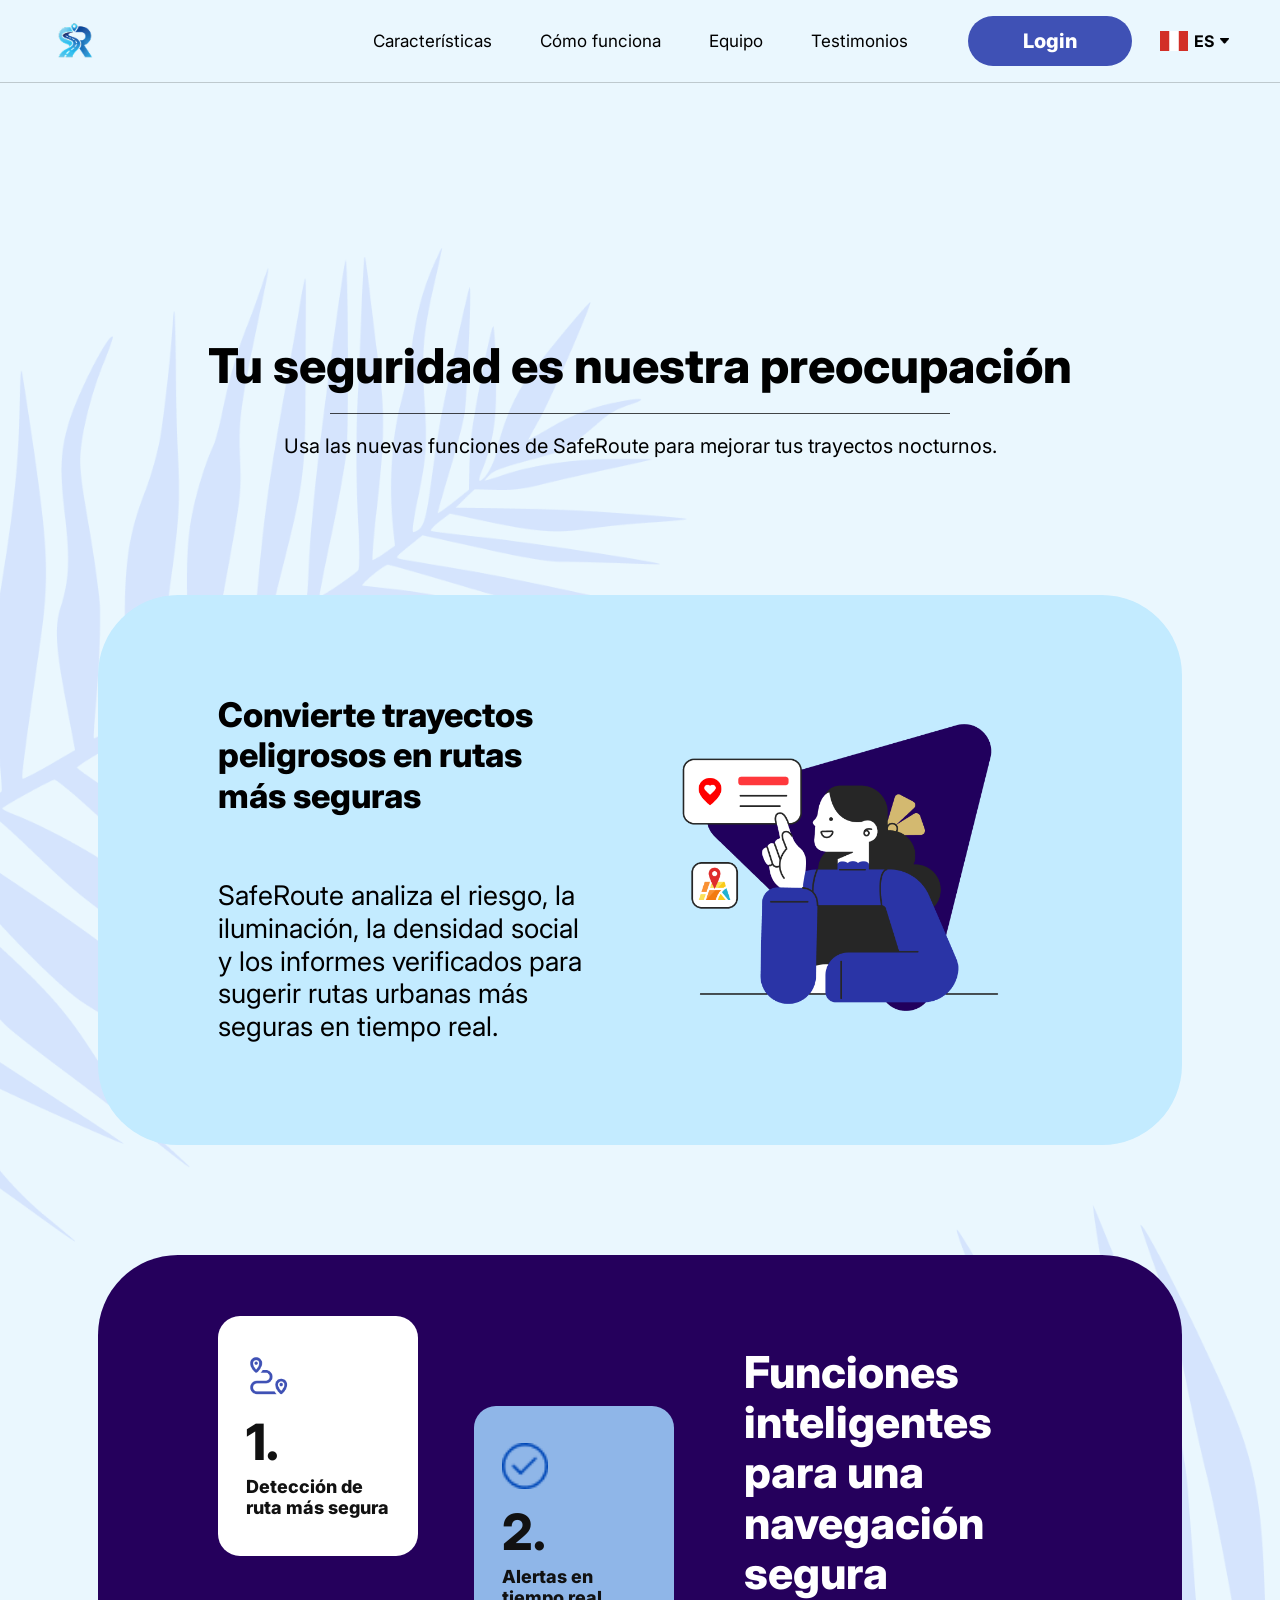
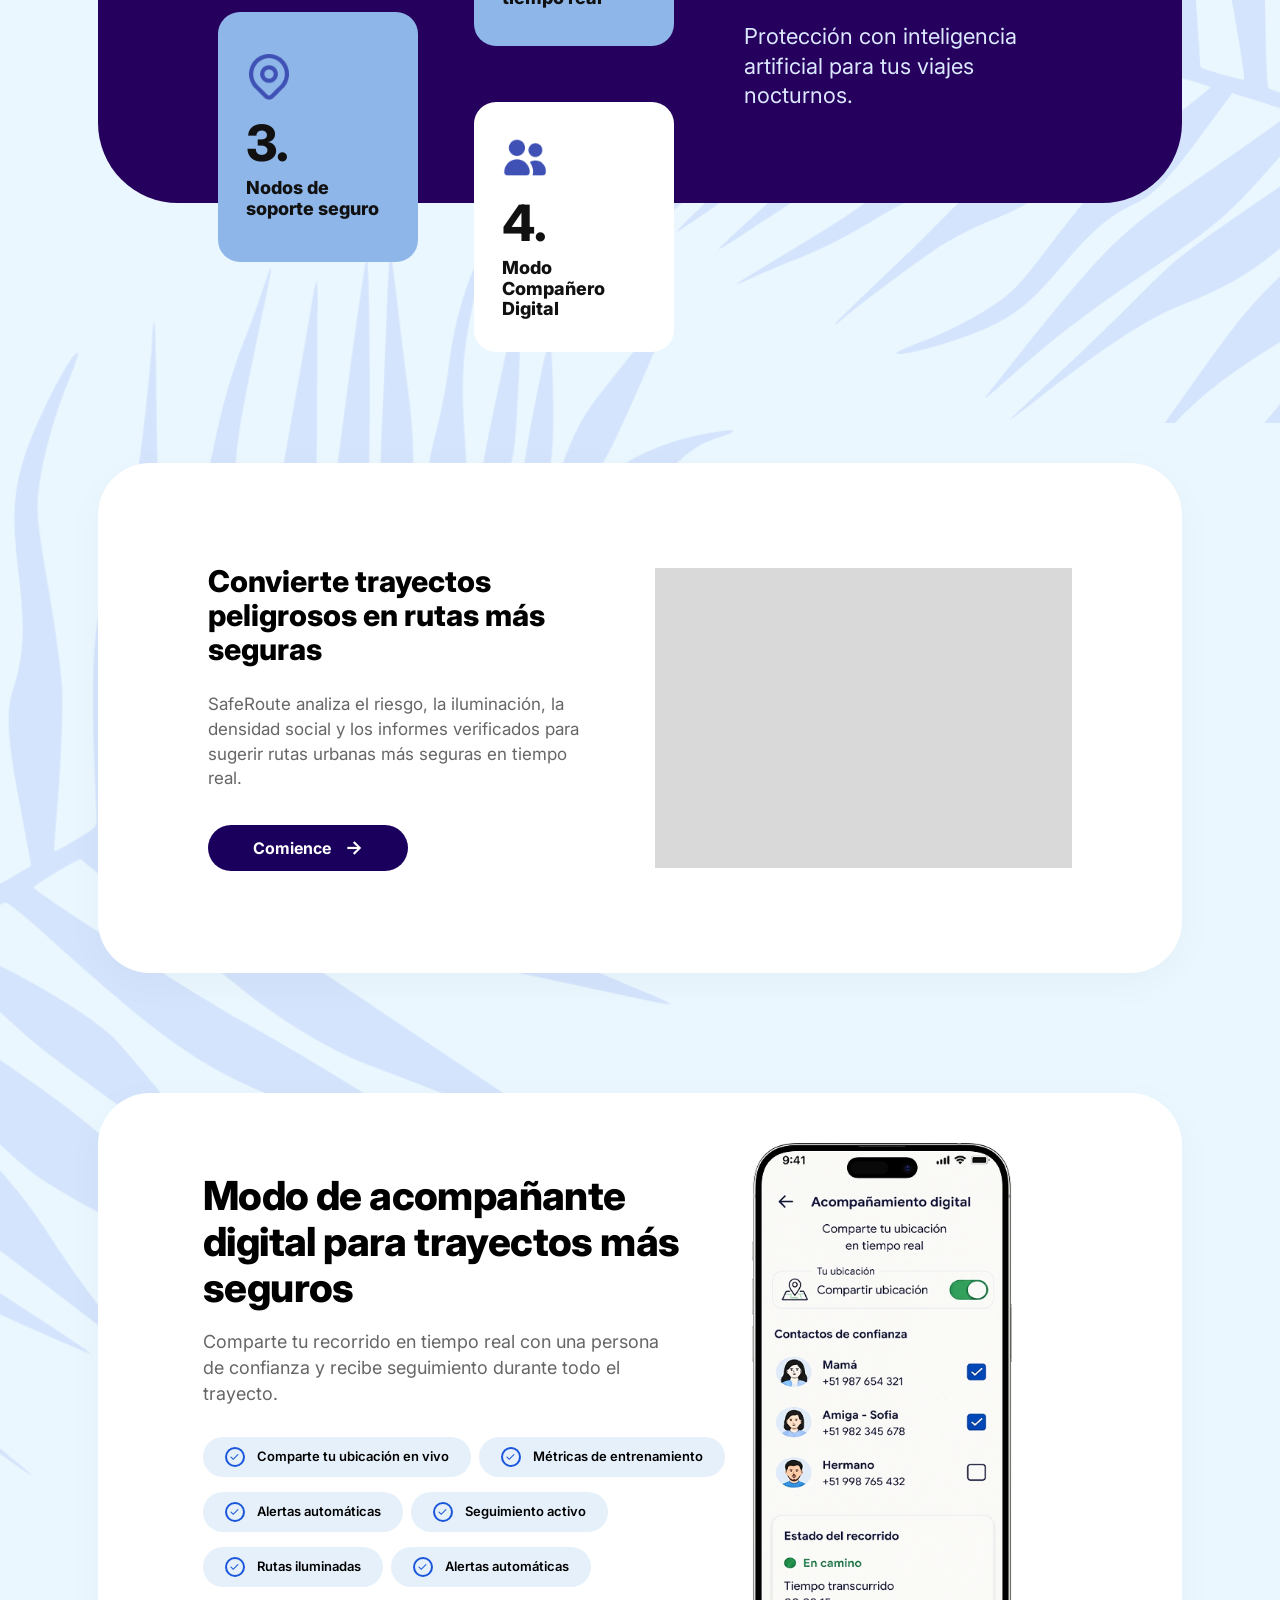
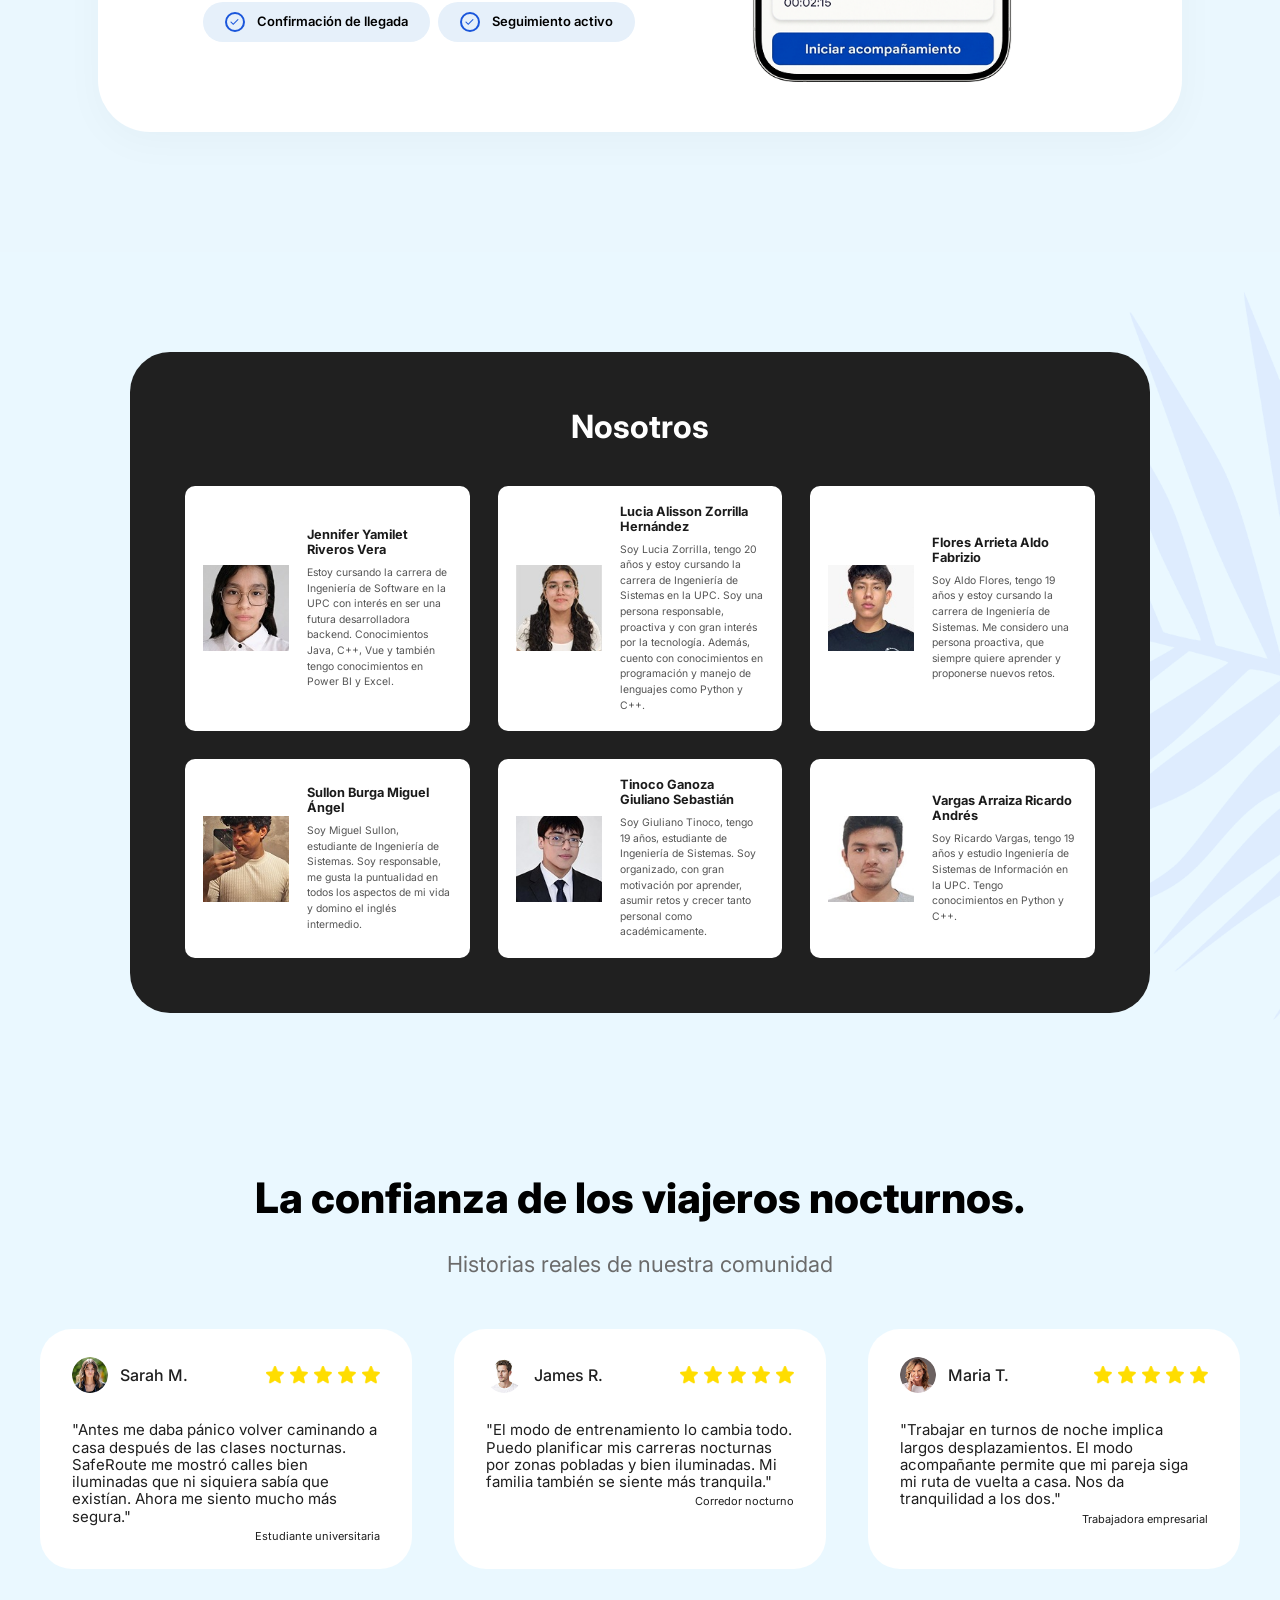
==== index.html @ a3407597 "feat: add testimonials section" ====
<!DOCTYPE html>
<html lang="es">
<head>
  <meta charset="UTF-8" />
  <meta name="viewport" content="width=device-width, initial-scale=1.0" />

  <title>SafeRoute</title>

  <link rel="stylesheet" href="css/styles.css" />
  <link rel="stylesheet" href="css/navbar.css" />
  <link rel="stylesheet" href="css/characteristics.css" />
  <link rel="stylesheet" href="css/function.css" />
  <link rel="stylesheet" href="css/how-it-works.css" />
  <link rel="stylesheet" href="css/aboutus.css" />
  <link rel="stylesheet" href="css/testimonials.css" />
  <link rel="stylesheet" href="css/responsive.css" />
</head>
<body>

  <header class="navbar">
    <div class="navbar__container">

      <a href="#home" class="navbar__logo" aria-label="SafeRoute home">
        <img src="assets/images/logo.png" alt="SafeRoute logo" />
      </a>

      <div class="navbar__content" id="navbar-content">
        <nav class="navbar__menu" aria-label="Landing navigation">
          <a href="#features" class="navbar__link" data-i18n="navbar.features">
            Características
          </a>

          <a href="#how-it-works" class="navbar__link" data-i18n="navbar.howItWorks">
            Cómo funciona
          </a>

          <a href="#team" class="navbar__link" data-i18n="navbar.team">
            Equipo
          </a>

          <a href="#testimonials" class="navbar__link" data-i18n="navbar.testimonials">
            Testimonios
          </a>
        </nav>

        <div class="navbar__actions">
          <a href="#login" class="navbar__login" data-i18n="navbar.login">
            Login
          </a>

          <div class="navbar__language">
            <button
              class="navbar__language-button"
              id="language-button"
              type="button"
              aria-label="Cambiar idioma"
            >
              <img
                src="assets/images/peru.png"
                alt="Bandera de Perú"
                class="navbar__flag"
                id="selected-flag"
              />

              <span class="navbar__language-code" id="selected-language">
                ES
              </span>

              <img
                src="assets/icons/unfold_down.png"
                alt=""
                class="navbar__arrow-icon"
              />
            </button>

            <div class="navbar__language-menu" id="language-menu">
              <button
                class="navbar__language-option"
                type="button"
                data-lang="es"
                data-code="ES"
                data-flag="assets/images/peru.png"
                data-alt="Bandera de Perú"
              >
                <img
                  src="assets/images/peru.png"
                  alt="Bandera de Perú"
                  class="navbar__option-flag"
                />
                <span>Español</span>
              </button>

              <button
                class="navbar__language-option"
                type="button"
                data-lang="en"
                data-code="EN"
                data-flag="assets/images/eeuu.png"
                data-alt="Bandera de Estados Unidos"
              >
                <img
                  src="assets/images/eeuu.png"
                  alt="Bandera de Estados Unidos"
                  class="navbar__option-flag"
                />
                <span>English</span>
              </button>
            </div>
          </div>
        </div>
      </div>

      <button
        class="navbar__toggle"
        id="navbar-toggle"
        type="button"
        aria-label="Abrir menú"
      >
        <img
          src="assets/icons/menu.png"
          alt=""
          class="navbar__menu-icon"
        />
      </button>

    </div>
  </header>

  <main class="landing-placeholder" id="home">
    <section id="features" class="characteristics-section">
      <img
        src="assets/images/right_palm_tree.png"
        alt=""
        class="characteristics-section__palm"
      />
    
      <div class="characteristics-section__header">
        <h1 class="characteristics-section__title" data-i18n="characteristics.heroTitle">
          Tu seguridad es nuestra preocupación
        </h1>
    
        <div class="characteristics-section__line"></div>
    
        <p class="characteristics-section__subtitle" data-i18n="characteristics.heroSubtitle">
          Usa las nuevas funciones de SafeRoute para mejorar tus trayectos nocturnos.
        </p>
      </div>
    
      <div class="characteristics-card">
        <div class="characteristics-card__content">
          <h2 class="characteristics-card__title" data-i18n="characteristics.cardTitle">
            Convierte trayectos peligrosos en rutas más seguras
          </h2>
    
          <p class="characteristics-card__description" data-i18n="characteristics.cardDescription">
            SafeRoute analiza el riesgo, la iluminación, la densidad social y los informes
            verificados para sugerir rutas urbanas más seguras en tiempo real.
          </p>
        </div>
    
        <div class="characteristics-card__image-wrapper">
          <img
            src="assets/images/image_caracteristicas.png"
            alt="Persona usando SafeRoute para encontrar rutas seguras"
            class="characteristics-card__image"
          />
        </div>
      </div>
      
      <div class="smart-features">
  <img
    src="assets/images/Left_palm_tree.png"
    alt=""
    class="smart-features__palm"
  />

  <div class="smart-features__content">
    <div class="smart-features__items">

      <article class="smart-features__item smart-features__item--white">
        <img
          src="assets/icons/deteccion_de_ruta_mas_segura.png"
          alt="Icono de ruta segura"
          class="smart-features__icon"
        />

        <span class="smart-features__number">1.</span>

        <h3 class="smart-features__item-title" data-i18n="smartFeatures.card1">
          Detección de<br />
          ruta más segura
        </h3>
      </article>

      <article class="smart-features__item smart-features__item--blue">
        <img
          src="assets/icons/check.png"
          alt="Icono de alerta"
          class="smart-features__icon"
        />

        <span class="smart-features__number">2.</span>

        <h3 class="smart-features__item-title" data-i18n="smartFeatures.card2">
          Alertas en<br />
          tiempo real
        </h3>
      </article>

      <article class="smart-features__item smart-features__item--blue">
        <img
          src="assets/icons/nodos_de_soporte_seguro.png"
          alt="Icono de nodos de soporte"
          class="smart-features__icon"
        />

        <span class="smart-features__number">3.</span>

        <h3 class="smart-features__item-title" data-i18n="smartFeatures.card3">
          Nodos de<br />
          soporte seguro
        </h3>
      </article>

      <article class="smart-features__item smart-features__item--white">
        <img
          src="assets/icons/modo_compañero_digital.png"
          alt="Icono de modo compañero digital"
          class="smart-features__icon"
        />

        <span class="smart-features__number">4.</span>

        <h3 class="smart-features__item-title" data-i18n="smartFeatures.card4">
          Modo Compañero<br />
          Digital
        </h3>
      </article>

    </div>

    <div class="smart-features__text">
      <h2 class="smart-features__title" data-i18n="smartFeatures.mainTitle">
        Funciones inteligentes para una navegación segura
      </h2>

      <p class="smart-features__description" data-i18n="smartFeatures.description">
        Protección con inteligencia artificial para tus viajes nocturnos.
      </p>
    </div>
  </div>
</div>
    </section>
    <section id="how-it-works" class="how-it-works-section">
      
      <img
        src="assets/images/right_palm_tree.png"
        alt=""
        class="how-it-works-section__palm"
      />

      <div class="video-card">

        <div class="video-card__content">

          <h2 class="video-card__title" data-i18n="howItWorks.title">
            Convierte trayectos<br /> peligrosos en rutas más<br /> seguras
            
          </h2>

          <p class="video-card__description" data-i18n="howItWorks.description">
            SafeRoute analiza el riesgo, la iluminación, la densidad
            social y los informes verificados para sugerir
            rutas urbanas más seguras en tiempo real.
          </p>

          <button class="video-card__button">

            <span data-i18n="howItWorks.button"></span>

            <span class="video-card__arrow">→</span>

          </button>

        </div>

        <div class="video-card__preview">

          <video
            class="video-card__video"
            autoplay
            muted
            loop
            playsinline
          >
            <source
              src="assets/videos/video_routepreview.mp4"
              type="video/mp4"
            />

            Tu navegador no soporta videos.

          </video>

        </div>

      </div>
      <div class="companion-card">
        <div class="companion-card__content">
          <h2 class="companion-card__title" data-i18n="howItWorks.companionTitle">
            Modo de acompañante digital<br />para trayectos más seguros
          </h2>
          
          <p class="companion-card__description" data-i18n="howItWorks.companionDescription">
            Comparte tu recorrido en tiempo real con una persona de confianza 
            y recibe seguimiento durante todo el trayecto.
          </p>

          <div class="companion-card__badges-grid">

          <div class="companion-badge-row">
            <div class="companion-badge">
              <span class="companion-badge__check">✓</span>
              <span class="companion-badge__text"data-i18n="howItWorks.badge1">Comparte tu ubicación en vivo</span>
            </div>
            <div class="companion-badge">
              <span class="companion-badge__check">✓</span>
              <span class="companion-badge__text"data-i18n="howItWorks.badge2">Métricas de entrenamiento</span>
            </div>
          </div>

          <div class="companion-badge-row">
            <div class="companion-badge">
              <span class="companion-badge__check">✓</span>
              <span class="companion-badge__text"data-i18n="howItWorks.badge3">Alertas automáticas</span>
            </div>
            <div class="companion-badge">
              <span class="companion-badge__check">✓</span>
              <span class="companion-badge__text"data-i18n="howItWorks.badge4">Seguimiento activo</span>
            </div>
          </div>

          <div class="companion-badge-row">
            <div class="companion-badge">
              <span class="companion-badge__check">✓</span>
              <span class="companion-badge__text" data-i18n="howItWorks.badge5">Rutas iluminadas</span>
            </div>
            <div class="companion-badge">
              <span class="companion-badge__check">✓</span>
              <span class="companion-badge__text" data-i18n="howItWorks.badge6">Alertas automáticas</span>
            </div>
          </div>

          <div class="companion-badge-row">
            <div class="companion-badge">
              <span class="companion-badge__check">✓</span>
              <span class="companion-badge__text"data-i18n="howItWorks.badge7">Confirmación de llegada</span>
            </div>
            <div class="companion-badge">
              <span class="companion-badge__check">✓</span>
              <span class="companion-badge__text"data-i18n="howItWorks.badge8">Seguimiento activo</span>
            </div>
          </div>

        </div>
      </div>
       <div class="companion-card__mockup">
          <img src="assets/images/iMockup - iPhone 15 Pro Max.png" alt="Mockup SafeRoute" />
        </div>
    </section>

    <section id="team" class="aboutus">

  <img
    src="assets/images/Left_palm_tree.png"
    alt=""
    class="aboutus__palm"
  />

  <div class="aboutus__container">

    <h2 class="aboutus__title" data-i18n="aboutus.title">
      Nosotros
    </h2>

    <div class="aboutus__grid">

      
      <article class="aboutus__card">
        <img
          src="assets/images/image_jennifer.jpg"
          alt="Jennifer"
          class="aboutus__photo"
        />

        <div class="aboutus__content">
          <h3 class="aboutus__name" data-i18n="aboutus.jenniferName">
            Jennifer Yamilet Riveros Vera
          </h3>

          <p class="aboutus__description" data-i18n="aboutus.jenniferDescription">
            Estoy cursando la carrera de Ingeniería de Software en la UPC con interés en ser una futura desarrolladora backend. Conocimientos Java, C ++, Vue y también tengo conocimientos en Power Bi y Excel.
          </p>
        </div>
      </article>


      
      <article class="aboutus__card">
        <img
          src="assets/images/image_lucia.jpg"
          alt="Lucia"
          class="aboutus__photo"
        />

        <div class="aboutus__content">
          <h3 class="aboutus__name" data-i18n="aboutus.luciaName">
            Lucia Alisson Zerón Hernández
          </h3>

          <p class="aboutus__description" data-i18n="aboutus.luciaDescription">
            Soy Lucia Zorrilla, tengo 20 años y estoy cursando la carrera de Ingeniería de Sistemas en la UPC. Soy una persona responsable, proactiva y con gran interés por la tecnología. Además, cuento con conocimientos en programación y manejo de lenguajes como Python y C++
          </p>
        </div>
      </article>


      
      <article class="aboutus__card">
        <img
          src="assets/images/image_aldo.jpg"
          alt="Aldo"
          class="aboutus__photo"
        />

        <div class="aboutus__content">
          <h3 class="aboutus__name" data-i18n="aboutus.aldoName">
            Flores Arrieta Aldo Fabrizio
          </h3>

          <p class="aboutus__description" data-i18n="aboutus.aldoDescription">
            Soy Aldo Flores, tengo 19 años y estoy cursando la carrera de Ingenieria de Sistemas. Me considero una persona proactiva, que siempre quiere aprender vh y proponerse nuevos retos. 
          </p>
        </div>
      </article>


      
      <article class="aboutus__card">
        <img
          src="assets/images/image_miguel.jpg"
          alt="Miguel"
          class="aboutus__photo"
        />

        <div class="aboutus__content">
          <h3 class="aboutus__name" data-i18n="aboutus.miguelName">
            Sullon Burga Miguel Ángel
          </h3>

          <p class="aboutus__description" data-i18n="aboutus.miguelDescription">
            Soy Miguel Sullon, estudiante de ingeniería de Sistemas. Soy responsable, me gusta la puntualidad en todos los aspectos de mi vida y domino el ingles intermedio.
          </p>
        </div>
      </article>


      
      <article class="aboutus__card">
        <img
          src="assets/images/image_guliano.jpg"
          alt="Giuliano"
          class="aboutus__photo"
        />

        <div class="aboutus__content">
          <h3 class="aboutus__name" data-i18n="aboutus.giulianoName">
            Tinoco Ganoza Giuliano Sebastián
          </h3>

          <p class="aboutus__description" data-i18n="aboutus.giulianoDescription">
            Soy Giuliano Tinoco, tengo 19 años, estudiante de Ingeniería de Sistemas. Soy organizado, con gran motivación por aprender, asumir retos y crecer tanto personal como académicamente.
          </p>
        </div>
      </article>


      
      <article class="aboutus__card">
        <img
          src="assets/images/image_ricardovargas.jpg"
          alt="Ricardo"
          class="aboutus__photo"
        />

        <div class="aboutus__content">
          <h3 class="aboutus__name" data-i18n="aboutus.ricardoName">
            Vargas Arraiza Ricardo Andrés
          </h3>

          <p class="aboutus__description" data-i18n="aboutus.ricardoDescription">
            Soy Ricardo Vargas, tengo 19 años y estudio Ingeniería de Sistemas de Información en la UPC. Tengo conocimientos en Python y C++,
          </p>
        </div>
      </article>

    </div>

  </div>

</section>

        <section id="testimonials" class="testimonials">
          <div class="testimonials__container">

          <div class="testimonials__header">
          <h2 class="testimonials__title" data-i18n="testimonials.title">
            La confianza de los viajeros nocturnos.
          </h2>

          <p class="testimonials__subtitle" data-i18n="testimonials.subtitle">
            Historias reales de nuestra comunidad
          </p>
        </div>

        <div class="testimonials__cards">

          <article class="testimonial-card">
            <div class="testimonial-card__top">
              <div class="testimonial-card__user">
                <img
                  src="assets/images/people_3.png"
                  alt="Foto de Sarah M."
                  class="testimonial-card__photo"
                />

                <h3 class="testimonial-card__name" data-i18n="testimonials.card1.name">
                  Sarah M.
                </h3>
              </div>

              <div class="testimonial-card__stars">
                <img src="assets/icons/icon_star.png" alt="Estrella" />
                <img src="assets/icons/icon_star.png" alt="Estrella" />
                <img src="assets/icons/icon_star.png" alt="Estrella" />
                <img src="assets/icons/icon_star.png" alt="Estrella" />
                <img src="assets/icons/icon_star.png" alt="Estrella" />
              </div>
            </div>

            <p class="testimonial-card__text" data-i18n="testimonials.card1.text">
              "Antes me daba pánico volver caminando a casa después de las clases nocturnas.
              SafeRoute me mostró calles bien iluminadas que ni siquiera sabía que existían.
              Ahora me siento mucho más segura."
            </p>

            <p class="testimonial-card__role" data-i18n="testimonials.card1.role">
              Estudiante universitaria
            </p>
          </article>

          <article class="testimonial-card">
            <div class="testimonial-card__top">
              <div class="testimonial-card__user">
                <img
                  src="assets/images/people_2.png"
                  alt="Foto de James R."
                  class="testimonial-card__photo"
                />

                <h3 class="testimonial-card__name" data-i18n="testimonials.card2.name">
                  James R.
                </h3>
              </div>

              <div class="testimonial-card__stars">
                <img src="assets/icons/icon_star.png" alt="Estrella" />
                <img src="assets/icons/icon_star.png" alt="Estrella" />
                <img src="assets/icons/icon_star.png" alt="Estrella" />
                <img src="assets/icons/icon_star.png" alt="Estrella" />
                <img src="assets/icons/icon_star.png" alt="Estrella" />
              </div>
            </div>

            <p class="testimonial-card__text" data-i18n="testimonials.card2.text">
              "El modo de entrenamiento lo cambia todo. Puedo planificar mis carreras
              nocturnas por zonas pobladas y bien iluminadas. Mi familia también se siente
              más tranquila."
            </p>

            <p class="testimonial-card__role" data-i18n="testimonials.card2.role">
              Corredor nocturno
            </p>
          </article>

          <article class="testimonial-card">
            <div class="testimonial-card__top">
              <div class="testimonial-card__user">
                <img
                  src="assets/images/people_1.png"
                  alt="Foto de Maria T."
                  class="testimonial-card__photo"
                />

                <h3 class="testimonial-card__name" data-i18n="testimonials.card3.name">
                  Maria T.
                </h3>
              </div>

              <div class="testimonial-card__stars">
                <img src="assets/icons/icon_star.png" alt="Estrella" />
                <img src="assets/icons/icon_star.png" alt="Estrella" />
                <img src="assets/icons/icon_star.png" alt="Estrella" />
                <img src="assets/icons/icon_star.png" alt="Estrella" />
                <img src="assets/icons/icon_star.png" alt="Estrella" />
              </div>
            </div>

            <p class="testimonial-card__text" data-i18n="testimonials.card3.text">
              "Trabajar en turnos de noche implica largos desplazamientos. El modo
              acompañante permite que mi pareja siga mi ruta de vuelta a casa. Nos da
              tranquilidad a los dos."
            </p>

            <p class="testimonial-card__role" data-i18n="testimonials.card3.role">
              Trabajadora empresarial
            </p>
          </article>

        </div>

      </div>
    </section>


    
  </main>

  <script src="js/navbar.js"></script>
  <script src="js/main.js"></script>
</body>
</html>
---- css/styles.css ----
@font-face {
  font-family: "Inter";
  src: url("../assets/fonts/Inter-VariableFont_opsz,wght.ttf") format("truetype");
  font-weight: 100 900;
  font-style: normal;
}

@font-face {
  font-family: "Inter";
  src: url("../assets/fonts/Inter-Italic-VariableFont_opsz,wght.ttf") format("truetype");
  font-weight: 100 900;
  font-style: italic;
}

* {
  margin: 0;
  padding: 0;
  box-sizing: border-box;
}

html {
  scroll-behavior: smooth;
}

body {
  min-height: 100vh;
  font-family: "Inter", Arial, Helvetica, sans-serif;
  background-color: #eaf7fe;
  color: #000000;
}

button,
a {
  font-family: inherit;
}

a {
  text-decoration: none;
}

.landing-placeholder {
  min-height: 100vh;
  padding-top: 98px;
  background-color: #eaf7fe;
}
---- css/navbar.css ----
.navbar {
  width: 100%;
  background-color: #eaf7fe;
  border-bottom: 1px solid rgba(0, 0, 0, 0.19);
  position: fixed;
  top: 0;
  left: 0;
  z-index: 1000;
}

.navbar__container {
  width: min(1680px, 92%);
  height: 82px;
  margin: 0 auto;
  display: flex;
  align-items: center;
  justify-content: space-between;
  position: relative;
}

.navbar__logo {
  display: flex;
  align-items: center;
  justify-content: center;
  z-index: 2;
}

.navbar__logo img {
  width: 48px;
  height: 48px;
  object-fit: contain;
  display: block;
}

.navbar__content {
  flex: 1;
  display: flex;
  justify-content: flex-end;
  align-items: center;
}

.navbar__menu {
  position: absolute;
  left: 50%;
  transform: translateX(-50%);
  display: flex;
  align-items: center;
  gap: 48px;
}

.navbar__link {
  color: #000000;
  font-size: 17px;
  font-weight: 400;
  line-height: 21px;
  transition: none;
}

.navbar__link:hover {
  color: #000000;
}

.navbar__actions {
  display: flex;
  align-items: center;
  gap: 28px;
  z-index: 2;
}

.navbar__login {
  width: 164px;
  height: 50px;
  border-radius: 50px;
  background-color: #3f51b5;
  color: #ffffff;
  font-size: 20px;
  font-weight: 800;
  line-height: 24px;
  display: flex;
  align-items: center;
  justify-content: center;
}

.navbar__login:hover {
  background-color: #3f51b5;
  color: #ffffff;
}

.navbar__language {
  position: relative;
}

.navbar__language-button {
  background: transparent;
  border: none;
  cursor: pointer;
  display: flex;
  align-items: center;
  gap: 6px;
}

.navbar__flag {
  width: 28px;
  height: 20px;
  object-fit: cover;
  display: block;
}

.navbar__language-code {
  color: #000000;
  font-size: 16px;
  font-weight: 700;
  line-height: 1;
}

.navbar__arrow-icon {
  width: 9px;
  height: 9px;
  object-fit: contain;
  display: block;
}

.navbar__language-menu {
  position: absolute;
  top: 36px;
  right: 0;
  width: 150px;
  padding: 8px;
  background-color: #ffffff;
  border: 1px solid rgba(0, 0, 0, 0.12);
  border-radius: 12px;
  box-shadow: 0 12px 28px rgba(0, 0, 0, 0.14);
  display: none;
  flex-direction: column;
  gap: 4px;
}

.navbar__language-menu--active {
  display: flex;
}

.navbar__language-option {
  width: 100%;
  padding: 8px 10px;
  background: transparent;
  border: none;
  border-radius: 10px;
  cursor: pointer;
  display: flex;
  align-items: center;
  gap: 10px;
  color: #000000;
  font-size: 14px;
  font-weight: 500;
  text-align: left;
}

.navbar__language-option:hover {
  background-color: #eaf7fe;
}

.navbar__option-flag {
  width: 24px;
  height: 17px;
  object-fit: cover;
  display: block;
}

.navbar__toggle {
  display: none;
  width: 42px;
  height: 42px;
  background: transparent;
  border: none;
  cursor: pointer;
  align-items: center;
  justify-content: center;
  padding: 0;
}

.navbar__menu-icon {
  width: 28px;
  height: 28px;
  object-fit: contain;
  display: block;
}
---- css/characteristics.css ----
.characteristics-section {
  position: relative;
  min-height: 1080px;
  padding: 240px 24px 100px;
  background-color: #eaf7fe;
  overflow: hidden;
}

.characteristics-section__palm {
  position: absolute;
  width: 760px;
  max-width: 58vw;
  height: auto;
  left: -55px;
  top: 150px;
  opacity: 1;
  z-index: 0;
  pointer-events: none;
}

.characteristics-section__header {
  position: relative;
  z-index: 1;
  max-width: 1120px;
  margin: 0 auto 135px;
  text-align: center;
}

.characteristics-section__title {
  font-size: 48px;
  font-weight: 800;
  line-height: 1.18;
  color: #000000;
}

.characteristics-section__line {
  width: 620px;
  max-width: 76%;
  height: 1px;
  margin: 18px auto 18px;
  background-color: rgba(0, 0, 0, 0.72);
}

.characteristics-section__subtitle {
  font-size: 20px;
  font-weight: 400;
  line-height: 1.4;
  color: #000000;
}

.characteristics-card {
  position: relative;
  z-index: 1;
  width: min(1500px, 88%);
  min-height: 510px;
  margin: 0 auto;
  padding: 72px 120px;
  background-color: #c3ebff;
  border-radius: 80px;
  display: grid;
  grid-template-columns: 0.95fr 1.05fr;
  align-items: center;
  gap: 70px;
}

.characteristics-card__content {
  max-width: 560px;
}

.characteristics-card__title {
  max-width: 540px;
  margin-bottom: 64px;
  font-size: 34px;
  font-weight: 800;
  line-height: 1.18;
  color: #000000;
}

.characteristics-card__description {
  max-width: 560px;
  font-size: 27px;
  font-weight: 400;
  line-height: 1.22;
  color: #000000;
}

.characteristics-card__image-wrapper {
  display: flex;
  align-items: center;
  justify-content: center;
}

.characteristics-card__image {
  width: min(520px, 100%);
  height: auto;
  display: block;
}
---- css/function.css ----
.smart-features {
  position: relative;
  z-index: 1;
  width: min(1500px, 88%);
  margin: 110px auto 120px;
}


.smart-features__palm {
    position: absolute;
    width: 760px;
    max-width: 58vw;
    height: auto;
    right: calc(-50vw + 50%);   
    top: -50px;
    opacity: 1;
    z-index: 0;
    pointer-events: none;
}

.smart-features__content {
  position: relative;
  z-index: 1;
  min-height: 10px;
  padding: 1px 120px;
  background-color: #25005c;
  border-radius: 80px;
  display: grid;
  grid-template-columns: 0.95fr 1.05fr;
  align-items: center;
  gap: 70px;
}

.smart-features__items {
  width: 100%;
  max-width: 600px;
  display: grid;
  grid-template-columns: repeat(2, 200px);
  gap: 56px;
}

.smart-features__item {
  min-height: 240px;
  padding: 32px 28px;
  border-radius: 22px;
  display: flex;
  flex-direction: column;
  justify-content: center;
}

.smart-features__item:nth-child(even) {
  transform: translateY(150px);
}

.smart-features__item:nth-child(odd) {
  transform: translateY(60px);
}

.smart-features__item--white {
  background-color: #ffffff;
  color: #111111;
}

.smart-features__item--blue {
  background-color: #8fb6e8;
  color: #111111;
}

.smart-features__icon {
  width: 46px;
  height: 46px;
  object-fit: contain;
  margin-bottom: 18px;
}

.smart-features__number {
  font-size: 50px;
  font-weight: 800;
  line-height: 1;
}

.smart-features__item-title {
  margin: 10px 0 0;
  font-size: 18px;
  font-weight: 800;
  line-height: 1.15;
}

.smart-features__text {
  max-width: 520px;
  color: #ffffff;
}

.smart-features__title {
  margin: 0 0 24px;
  font-size: 44px;
  font-weight: 800;
  line-height: 1.14;
}

.smart-features__description {
  max-width: 480px;
  margin: 0;
  font-size: 22px;
  line-height: 1.35;
  color: #dce8ff;
}
---- css/how-it-works.css ----
.how-it-works-section {
  width: 100%;
  background-color: #eaf7fe;
  padding: 40px 24px 120px;
  display: flex;
  flex-direction: column;
  align-items: center;
  justify-content: center;
  gap: 60px;
  box-sizing: border-box;
  position: relative;
  overflow: visible;
}

.how-it-works-section__palm {
  position: absolute;
  width: 920px;
  max-width: none;
  height: auto;
  left: -130px;
  top: -180px;
  opacity: 1;
  z-index: 0;
  pointer-events: none;
}

.video-card {
  position: relative;
  z-index: 2;
  width: min(1500px, 88%);
  min-height: 510px;
  margin: 0 auto;
  padding: 58px 110px;
  background: #FFFFFF;
  border-radius: 52px;
  display: grid;
  grid-template-columns: 0.95fr 1.05fr;
  align-items: center;
  gap: 70px;
  box-shadow: 0 10px 40px rgba(0,0,0,.03);
  box-sizing: border-box;
}

.video-card__content {
  max-width: 520px;
}

.video-card__title {
  font-size: 30px;
  font-weight: 800;
  line-height: 1.12;
  color: #000;
  margin-bottom: 26px;
}

.video-card__description {
  font-size: 17px;
  line-height: 1.45;
  color: #666;
  margin-bottom: 34px;
  max-width: 560px;
}

.video-card__button {
  width: 200px;
  height: 46px;
  border: none;
  border-radius: 999px;
  background: #1a005c;
  color: white;
  display: flex;
  justify-content: center;
  align-items: center;
  gap: 14px;
  font-size: 16px;
  font-weight: 700;
  cursor: pointer;
}

.video-card__arrow {
  font-size: 19px;
}

.video-card__preview {
  width: 100%;
  max-width: 600px;
  height: 300px;
  background: #D9D9D9;
  border-radius: 0;
  display: flex;
  justify-content: center;
  align-items: center;
  font-size: 28px;
  font-weight: 800;
  color: #000;
}

.video-card__video{
  width:100%;

  height:100%;

  object-fit:cover;

  display:block;
}

.companion-card {
  position: relative;
  z-index: 2;
  width: min(1500px, 88%);
  min-height: 480px;
  margin: 60px auto 0;
  padding: 50px 100px 50px 105px;
  background: #FFFFFF;
  border-radius: 52px;
  display: grid;
  grid-template-columns: 1.15fr 0.85fr;
  align-items: center;
  gap: 10px;
  box-shadow: 0 10px 40px rgba(0, 0, 0, 0.03);
  box-sizing: border-box;
}

.companion-card__content {
  width: 100%;
  max-width: 560px;
  display: flex;
  flex-direction: column;
  justify-content: center;
  margin-top: -10px;
}

.companion-card__title {
  font-size: 40px;
  font-weight: 800;
  line-height: 1.15;
  letter-spacing: -0.6px;
  color: #000000;
  margin: 0 0 18px 0;
}

.companion-card__description {
  font-size: 18px;
  line-height: 1.45;
  color: #666666;
  margin: 0 0 30px 0;
  max-width: 470px;
}

.companion-card__badges-grid {
  display: flex;
  flex-direction: column;
  gap: 15px;
  width: fit-content;
}

.companion-badge-row {
  display: flex;
  align-items: center;
  gap: 8px;
}

.companion-badge {
  background-color: #e6f0fa;
  border-radius: 999px;
  padding: 10px 22px;
  display: flex;
  align-items: center;
  gap: 12px;
  width: fit-content;
  min-height: 39px;
  box-sizing: border-box;
}

.companion-badge__check {
  width: 20px;
  height: 20px;
  display: flex;
  justify-content: center;
  align-items: center;
  border: 2px solid #1a56db;
  border-radius: 50%;
  color: #1a56db;
  font-size: 12px;
  flex-shrink: 0;
}

.companion-badge__text {
  font-size: 13px;
  font-weight: 600;
  color: #000000;
  white-space: nowrap;
  line-height: 1.2;
}

.companion-card__mockup {
  display: flex;
  justify-content: center;
  align-items: center;
}

.companion-card__mockup img {
  width: 100%;
  max-width: 260px;
  height: auto;
  display: block;
}
---- css/aboutus.css ----
.aboutus {
  position: relative;
  padding: 100px 60px;
  overflow: hidden;
  background: #eaf8ff;
}

.aboutus__palm{
    position: absolute;
    right: -120px;
    top: 50%;
    transform: translateY(-50%);
    width: 620px;
    height: auto;
    opacity: .6;
    z-index: 1;
    pointer-events: none;
}

.aboutus__container {
  position: relative;
  z-index: 2;
  width: min(1500px, 88%);
  margin: 0 auto;
  background: #202020;
  border-radius: 40px;
  padding: 55px;
  box-sizing: border-box;
}

.aboutus__title {
  color: white;
  text-align: center;
  font-size: 2rem;
  font-weight: 700;
  margin-bottom: 40px;
}

.aboutus__grid {
  display: grid;
  grid-template-columns: repeat(3, 1fr);
  gap: 28px;
}

.aboutus__card {
  background: white;
  border-radius: 10px;
  padding: 18px;
  display: flex;
  align-items: center;
  gap: 18px;
  min-height: 145px;
}

.aboutus__photo {
  width: 86px;
  height: 86px;
  object-fit: cover;
  flex-shrink: 0;
}

.aboutus__content {
  display: flex;
  flex-direction: column;
}

.aboutus__name {
  font-size: .8rem;
  font-weight: 700;
  color: #1b1b1b;
  margin-bottom: 8px;
}

.aboutus__description {
  font-size: .65rem;
  line-height: 1.5;
  color: #555;
}
---- css/testimonials.css ----
.testimonials {
  background-color: #eaf8ff;
  padding: 60px 20px 40px;
}

.testimonials__container {
  max-width: 1200px;
  margin: 0 auto;
}

.testimonials__header {
  text-align: center;
  margin-bottom: 52px;
}

.testimonials__title {
  color: #000000;
  font-size: 42px;
  font-weight: 800;
  line-height: 1.2;
  margin: 0 0 28px;
}

.testimonials__subtitle {
  color: #6b6b6b;
  font-size: 22px;
  font-weight: 400;
  margin: 0;
}

.testimonials__cards {
  display: flex;
  justify-content: space-between;
  gap: 42px;
}

.testimonial-card {
  background-color: #ffffff;
  border-radius: 32px;
  width: 100%;
  min-height: 218px;
  padding: 28px 32px 26px;
}

.testimonial-card__top {
  display: flex;
  justify-content: space-between;
  align-items: center;
  margin-bottom: 28px;
}

.testimonial-card__user {
  display: flex;
  align-items: center;
  gap: 12px;
}

.testimonial-card__photo {
  width: 36px;
  height: 36px;
  border-radius: 50%;
  object-fit: cover;
}

.testimonial-card__name {
  color: #1f1f1f;
  font-size: 16px;
  font-weight: 500;
  margin: 0;
}

.testimonial-card__stars {
  display: flex;
  align-items: center;
  gap: 6px;
}

.testimonial-card__stars img {
  width: 18px;
  height: 18px;
}

.testimonial-card__text {
  color: #1f1f1f;
  font-size: 15px;
  font-weight: 400;
  line-height: 1.15;
  margin: 0 0 4px;
}

.testimonial-card__role {
  color: #1f1f1f;
  font-size: 11px;
  font-weight: 400;
  text-align: right;
  margin: 0;
}
---- css/responsive.css ----
@media (max-width: 1200px) {
  .navbar__container {
    width: 92%;
  }

  .navbar__menu {
    gap: 32px;
  }

  .navbar__link {
    font-size: 15px;
  }

  .navbar__login {
    width: 145px;
    height: 46px;
    font-size: 18px;
  }
}

@media (max-width: 900px) {
  .navbar__container {
    height: 76px;
  }

  .navbar__logo img {
    width: 44px;
    height: 44px;
  }

  .navbar__toggle {
    display: flex;
    z-index: 3;
  }

  .navbar__content {
    position: absolute;
    top: 76px;
    left: 0;
    width: 100%;
    padding: 24px 20px 28px;
    background-color: #eaf7fe;
    border-bottom: 1px solid rgba(0, 0, 0, 0.19);
    display: none;
    flex-direction: column;
    align-items: center;
    gap: 22px;
  }

  .navbar__content--active {
    display: flex;
  }

  .navbar__menu {
    position: static;
    transform: none;
    flex-direction: column;
    gap: 18px;
  }

  .navbar__actions {
    flex-direction: column;
    gap: 16px;
  }

  .navbar__login {
    width: 140px;
    height: 46px;
    font-size: 18px;
  }

  .landing-placeholder {
    padding-top: 76px;
  }
}

@media (max-width: 480px) {
  .navbar__container {
    width: 90%;
  }

  .navbar__link {
    font-size: 15px;
  }

  .navbar__language-code {
    font-size: 15px;
  }
}

@media (max-width: 1200px) {
  .characteristics-section {
    padding-top: 190px;
  }

  .characteristics-section__palm {
    width: 650px;
    left: -120px;
    top: 130px;
  }

  .characteristics-section__title {
    font-size: 40px;
  }

  .characteristics-card {
    width: 90%;
    padding: 64px 80px;
    gap: 48px;
  }

  .characteristics-card__title {
    font-size: 30px;
  }

  .characteristics-card__description {
    font-size: 23px;
  }
}

@media (max-width: 900px) {
  .characteristics-section {
    min-height: auto;
    padding: 150px 20px 70px;
  }

  .characteristics-section__palm {
    width: 560px;
    max-width: 90vw;
    left: -190px;
    top: 90px;
  }

  .characteristics-section__header {
    margin-bottom: 70px;
  }

  .characteristics-section__title {
    font-size: 32px;
  }

  .characteristics-section__line {
    width: 75%;
    margin: 15px auto;
  }

  .characteristics-section__subtitle {
    font-size: 16px;
  }

  .characteristics-card {
    width: 92%;
    min-height: auto;
    padding: 46px 32px;
    border-radius: 46px;
    grid-template-columns: 1fr;
    gap: 36px;
    text-align: center;
  }

  .characteristics-card__content {
    max-width: 100%;
  }

  .characteristics-card__title {
    max-width: 100%;
    margin-bottom: 28px;
    font-size: 25px;
  }

  .characteristics-card__description {
    max-width: 100%;
    font-size: 18px;
  }

  .characteristics-card__image {
    width: min(360px, 100%);
  }
}

@media (max-width: 480px) {
  .characteristics-section {
    padding: 135px 16px 56px;
  }

  .characteristics-section__palm {
    width: 440px;
    left: -180px;
    top: 80px;
  }

  .characteristics-section__title {
    font-size: 28px;
  }

  .characteristics-section__subtitle {
    font-size: 15px;
  }

  .characteristics-card {
    width: 94%;
    padding: 38px 24px;
    border-radius: 36px;
  }

  .characteristics-card__title {
    font-size: 22px;
  }

  .characteristics-card__description {
    font-size: 16px;
  }
}

@media (max-width:1200px){
.how-it-works-section{
padding:40px 24px 90px;
}

.how-it-works-section__palm{
width:700px;
left:-170px;
top:-60px;
}

.video-card{
width:90%;
min-height:auto;
padding:60px 70px;
gap:50px;
}

.video-card__title{
font-size:34px;
}

.video-card__description{
font-size:18px;
}

.video-card__preview{
width:100%;
height:auto;
background:transparent;
padding:0;
overflow:hidden;
}

.video-card__preview video{
display:block;
width:100%;
height:auto;
object-fit:contain;
}
}

@media (max-width:900px){
.how-it-works-section{
padding:30px 18px 70px;
}

.how-it-works-section__palm{
width:620px;
left:-220px;
top:140px;
opacity:.8;
}

.video-card{
width:92%;
padding:50px 36px;
grid-template-columns:1fr;
gap:40px;
border-radius:42px;
text-align:center;
}

.video-card__content{
max-width:100%;
display:flex;
flex-direction:column;
align-items:center;
}

.video-card__title{
font-size:30px;
line-height:1.2;
margin-bottom:24px;
}

.video-card__description{
font-size:16px;
max-width:100%;
margin-bottom:28px;
}

.video-card__button{
margin:0 auto;
}

.video-card__preview{
width:100%;
height:auto;
background:transparent;
padding:0;
overflow:hidden;
}

.video-card__preview video{
display:block;
width:100%;
height:auto;
object-fit:contain;
}
}

@media (max-width:480px){
.how-it-works-section{
padding:20px 12px 60px;
overflow:hidden;
}

.how-it-works-section__palm{
width:430px;
left:-180px;
top:260px;
opacity:.65;
}

.video-card{

width:94%;
padding:36px 28px;
border-radius:36px;
grid-template-columns:1fr;
gap:28px;
justify-items:center;
}

.video-card__content{
text-align:center;
max-width:100%;
}

.video-card__title{
font-size:24px;
line-height:1.15;
margin-bottom:24px;
}

.video-card__description{
font-size:14px;
line-height:1.5;
margin-bottom:28px;
}

.video-card__button{
width:170px;
height:46px;
font-size:16px;
margin:0 auto;
}

.video-card__preview{
width:100%;
height:auto;
background:transparent;
padding:0;
overflow:hidden;
display:flex;
justify-content:center;
align-items:center;
}

.video-card__preview video{
display:block;
width:100%;
height:auto;
object-fit:contain;
background:none;
}
}

@media (max-width:1200px){
.companion-card{
width:90%;
padding:60px 70px;
gap:50px;
min-height:auto;
}

.companion-card__title{
font-size:34px;
}

.companion-card__description{
font-size:18px;
}

.companion-card__mockup img{
max-width:280px;
}
}

@media (max-width:900px){
.companion-card{
width:92%;
padding:50px 36px;
grid-template-columns:1fr;
gap:48px;
border-radius:42px;
min-height:auto;
}

.companion-card__content{
max-width:100%;
margin-top:0;
display:flex;
flex-direction:column;
align-items:center;
text-align:center;
}

.companion-card__title{
font-size:30px;
line-height:1.2;
margin-bottom:22px;
}

.companion-card__description{
font-size:16px;
margin-bottom:32px;
max-width:100%;
}

.companion-card__badges-grid{
display:flex;
flex-direction:column;
align-items:center;
gap:14px;
}

.companion-badge-row{
display:flex;
gap:12px;
justify-content:center;
flex-wrap:wrap;
}

.companion-badge{
width:260px;
padding:14px 18px;
min-height:48px;
justify-content:flex-start;

}
.companion-card__mockup{
justify-content:center;
}
.companion-card__mockup img{
max-width:260px;
}
}

@media (max-width:480px){
.companion-card{
width:94%;
padding:36px 24px;
border-radius:36px;
grid-template-columns:1fr;
gap:30px;
min-height:auto;

}

.companion-card__content{
margin-top:0;
display:flex;
flex-direction:column;
align-items:center;
text-align:center;
}

.companion-card__title{
font-size:24px;
line-height:1.15;
margin-bottom:20px;
}

.companion-card__description{
font-size:14px;
line-height:1.5;
margin-bottom:26px;
max-width:100%;
}

.companion-card__badges-grid{
display:flex;
flex-direction:column;
align-items:center;
gap:12px;
width:100%;
}

.companion-badge-row{
display:flex;
flex-direction:column;
align-items:center;
gap:12px;
width:100%;
}

.companion-badge{
width:280px;
padding:12px 20px;
min-height:46px;
justify-content:flex-start;
box-sizing:border-box;
}

.companion-badge__check{
width:20px;
height:20px;
font-size:11px;
}

.companion-badge__text{
font-size:14px;
font-weight:600;
}

.companion-card__mockup{
display:flex;
justify-content:center;
}

.companion-card__mockup img{
width:100%;
max-width:220px;
height:auto;
}

@media (max-width:1200px){

.aboutus{
padding:80px 24px;
}

.aboutus__palm{
right:-180px;
width:520px;
opacity:.45;
}

.aboutus__container{
width:90%;
padding:48px;
}

.aboutus__title{
font-size:42px;
margin-bottom:36px;
}

.aboutus__grid{
grid-template-columns:repeat(2,1fr);
gap:24px;
}

.aboutus__card{
padding:18px;
min-height:160px;
}

.aboutus__photo{
width:90px;
height:90px;
}

.aboutus__name{
font-size:.95rem;
}

.aboutus__description{
font-size:.75rem;
}
}

@media (max-width:900px){
.aboutus{
padding:70px 18px;
}

.aboutus__palm{
right:-220px;
top:45%;
width:480px;
opacity:.35;
}

.aboutus__container{
width:92%;
padding:40px 32px;
border-radius:42px;
}

.aboutus__title{
font-size:34px;
margin-bottom:30px;
}

.aboutus__grid{
grid-template-columns:1fr;
gap:20px;
}

.aboutus__card{
padding:22px;
min-height:auto;
align-items:center;
}

.aboutus__photo{
width:100px;
height:100px;
}

.aboutus__name{
font-size:1rem;
margin-bottom:10px;
}

.aboutus__description{
font-size:.82rem;
line-height:1.6;
}
}

@media (max-width:480px){
.aboutus{
padding:60px 12px;
overflow:hidden;
}
.aboutus__palm{
right:-250px;
top:40%;
width:420px;
opacity:.25;
}

.aboutus__container{
width:94%;
padding:30px 22px;
border-radius:34px;
}

.aboutus__title{
font-size:28px;
margin-bottom:26px;
}

.aboutus__grid{
grid-template-columns:1fr;
gap:16px;
}

.aboutus__card{
padding:18px;
flex-direction:column;
text-align:center;
gap:14px;
border-radius:24px;
}

.aboutus__photo{
width:120px;
height:120px;
}

.aboutus__content{
align-items:center;
}

.aboutus__name{
font-size:16px;
}

.aboutus__description{
font-size:13px;
line-height:1.5;
}
}
}
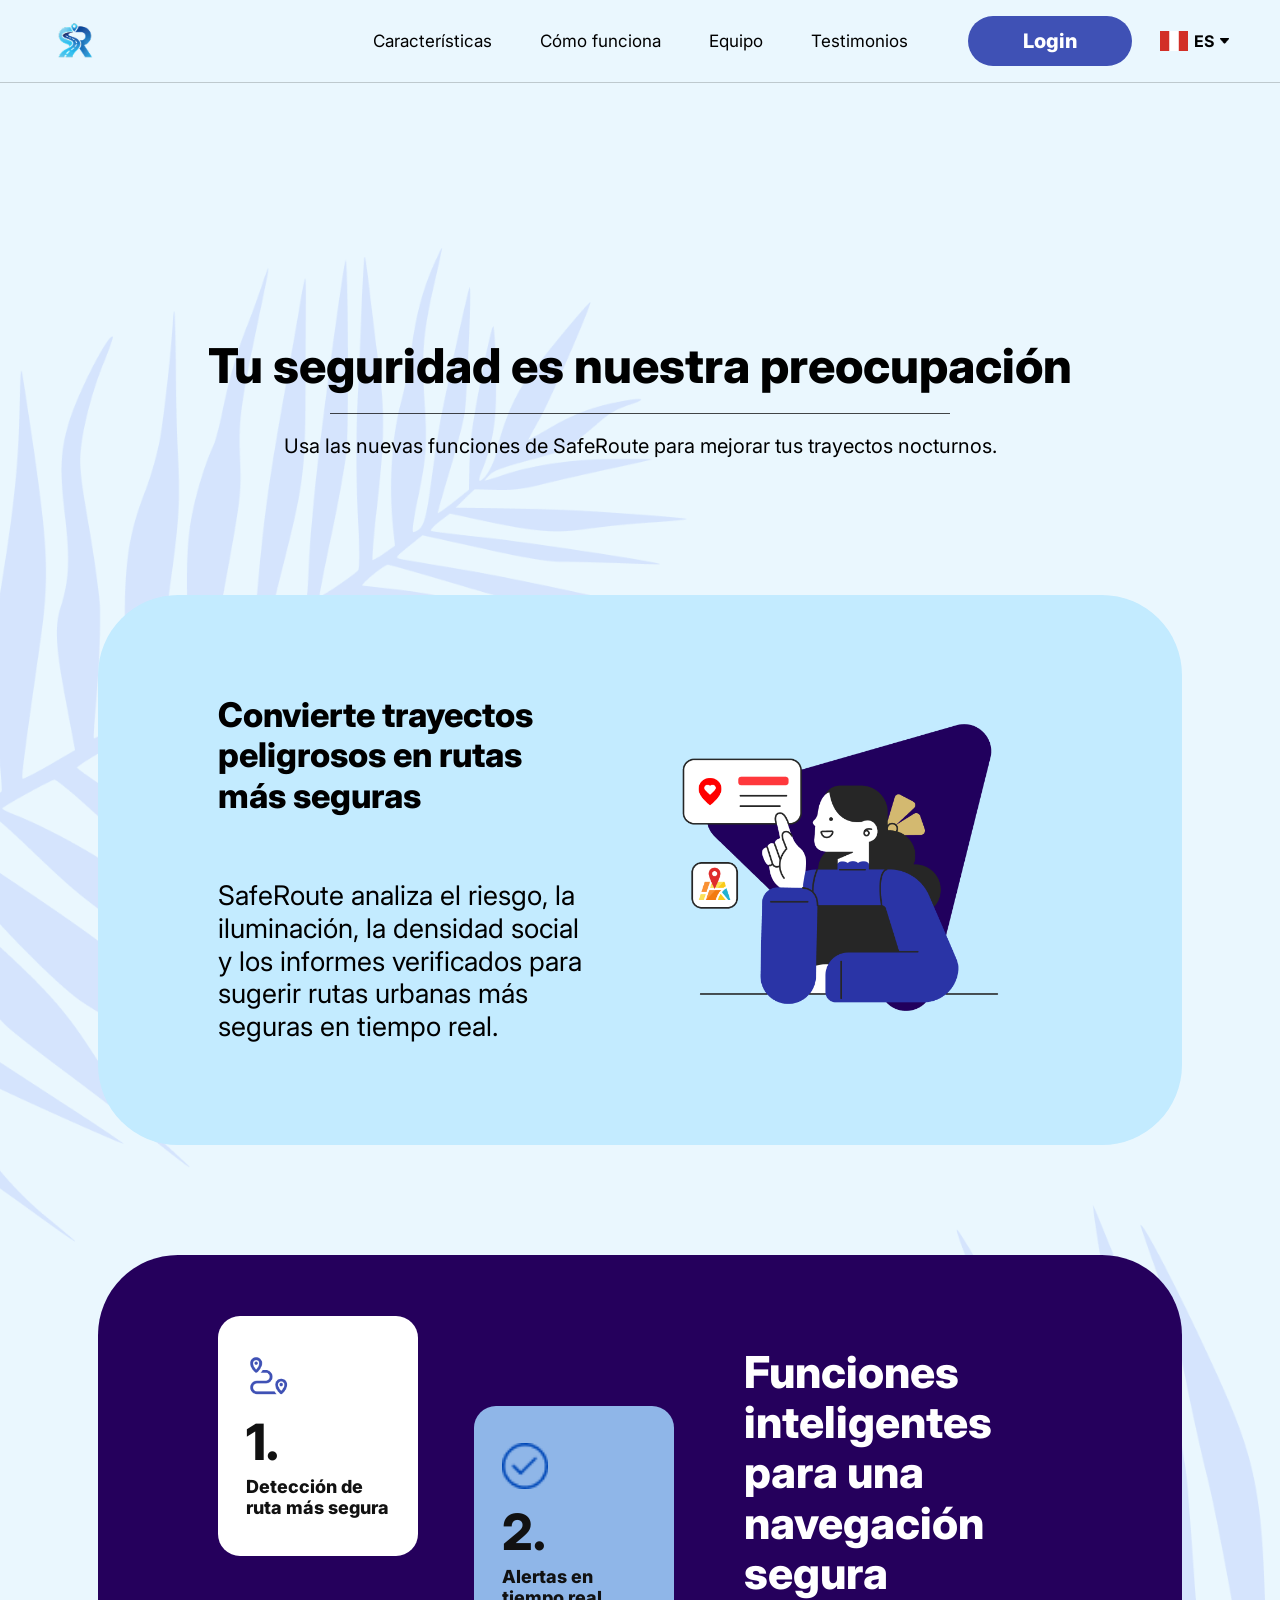
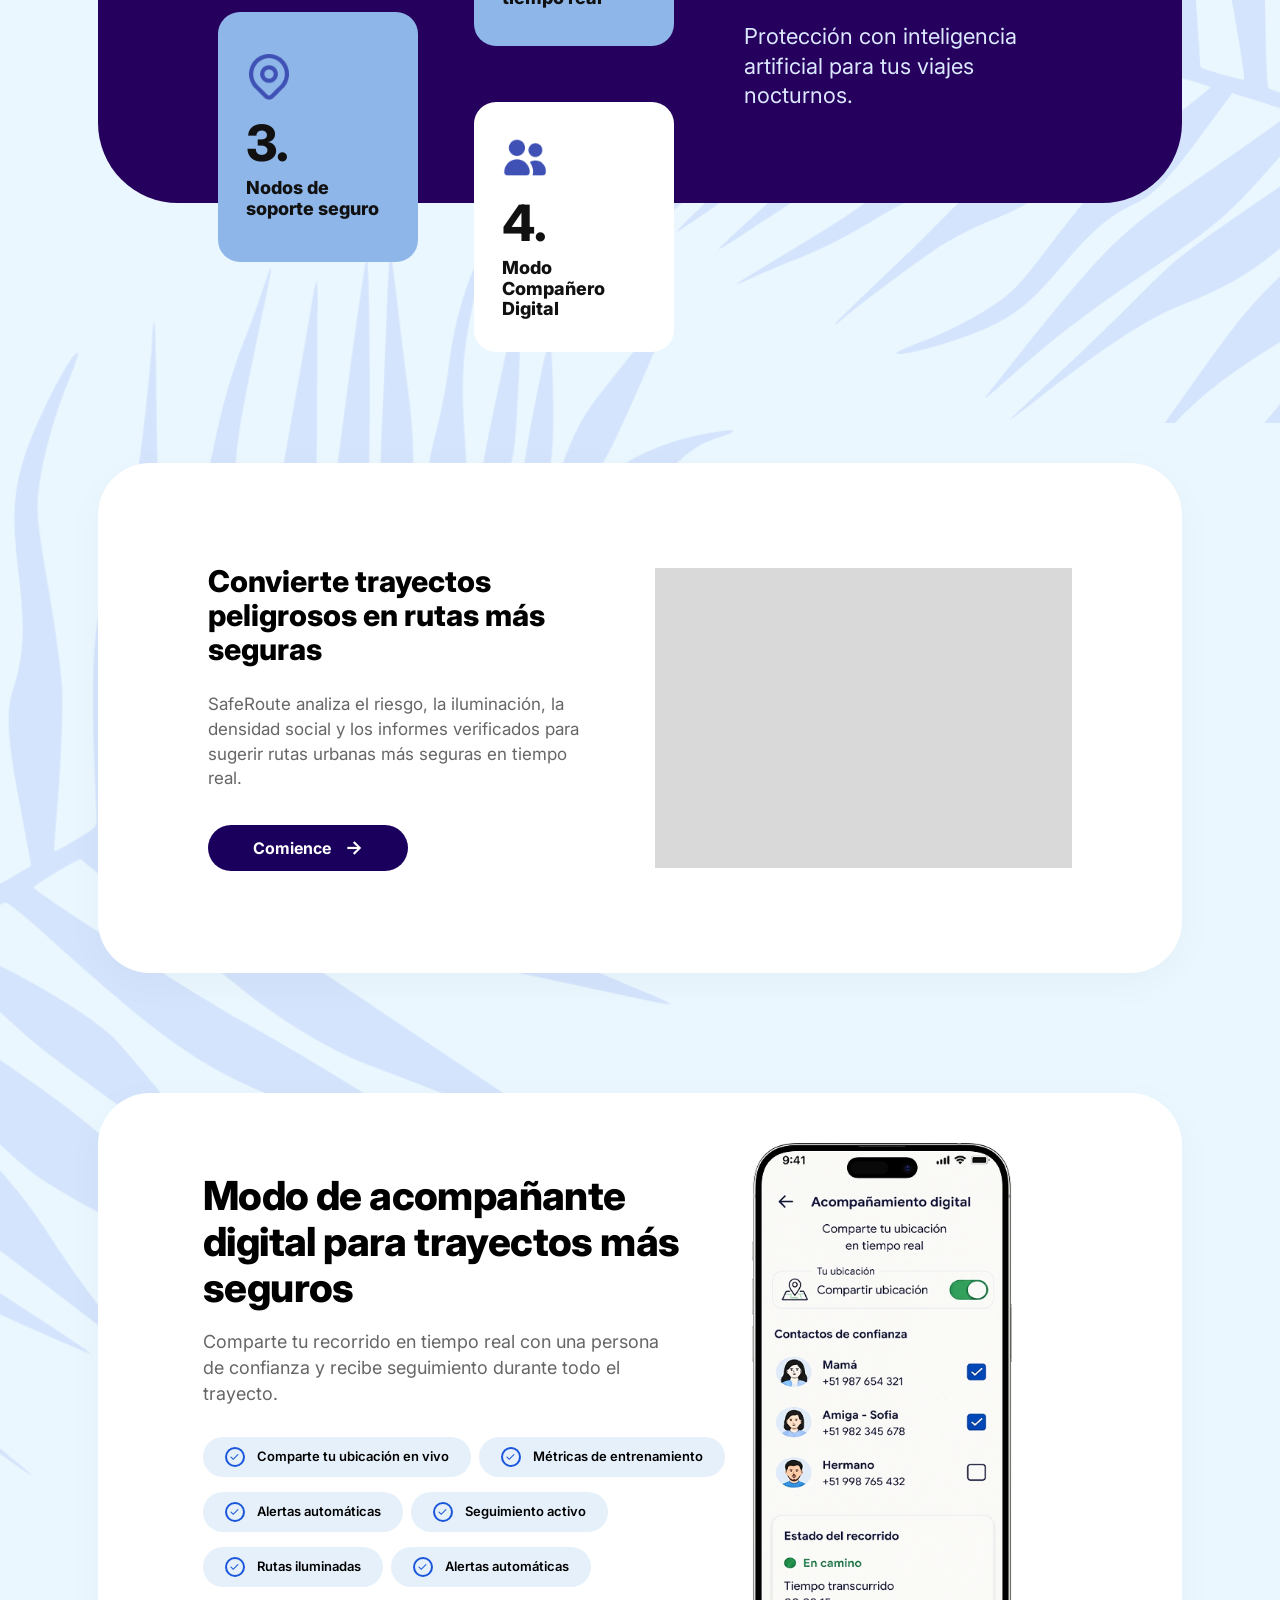
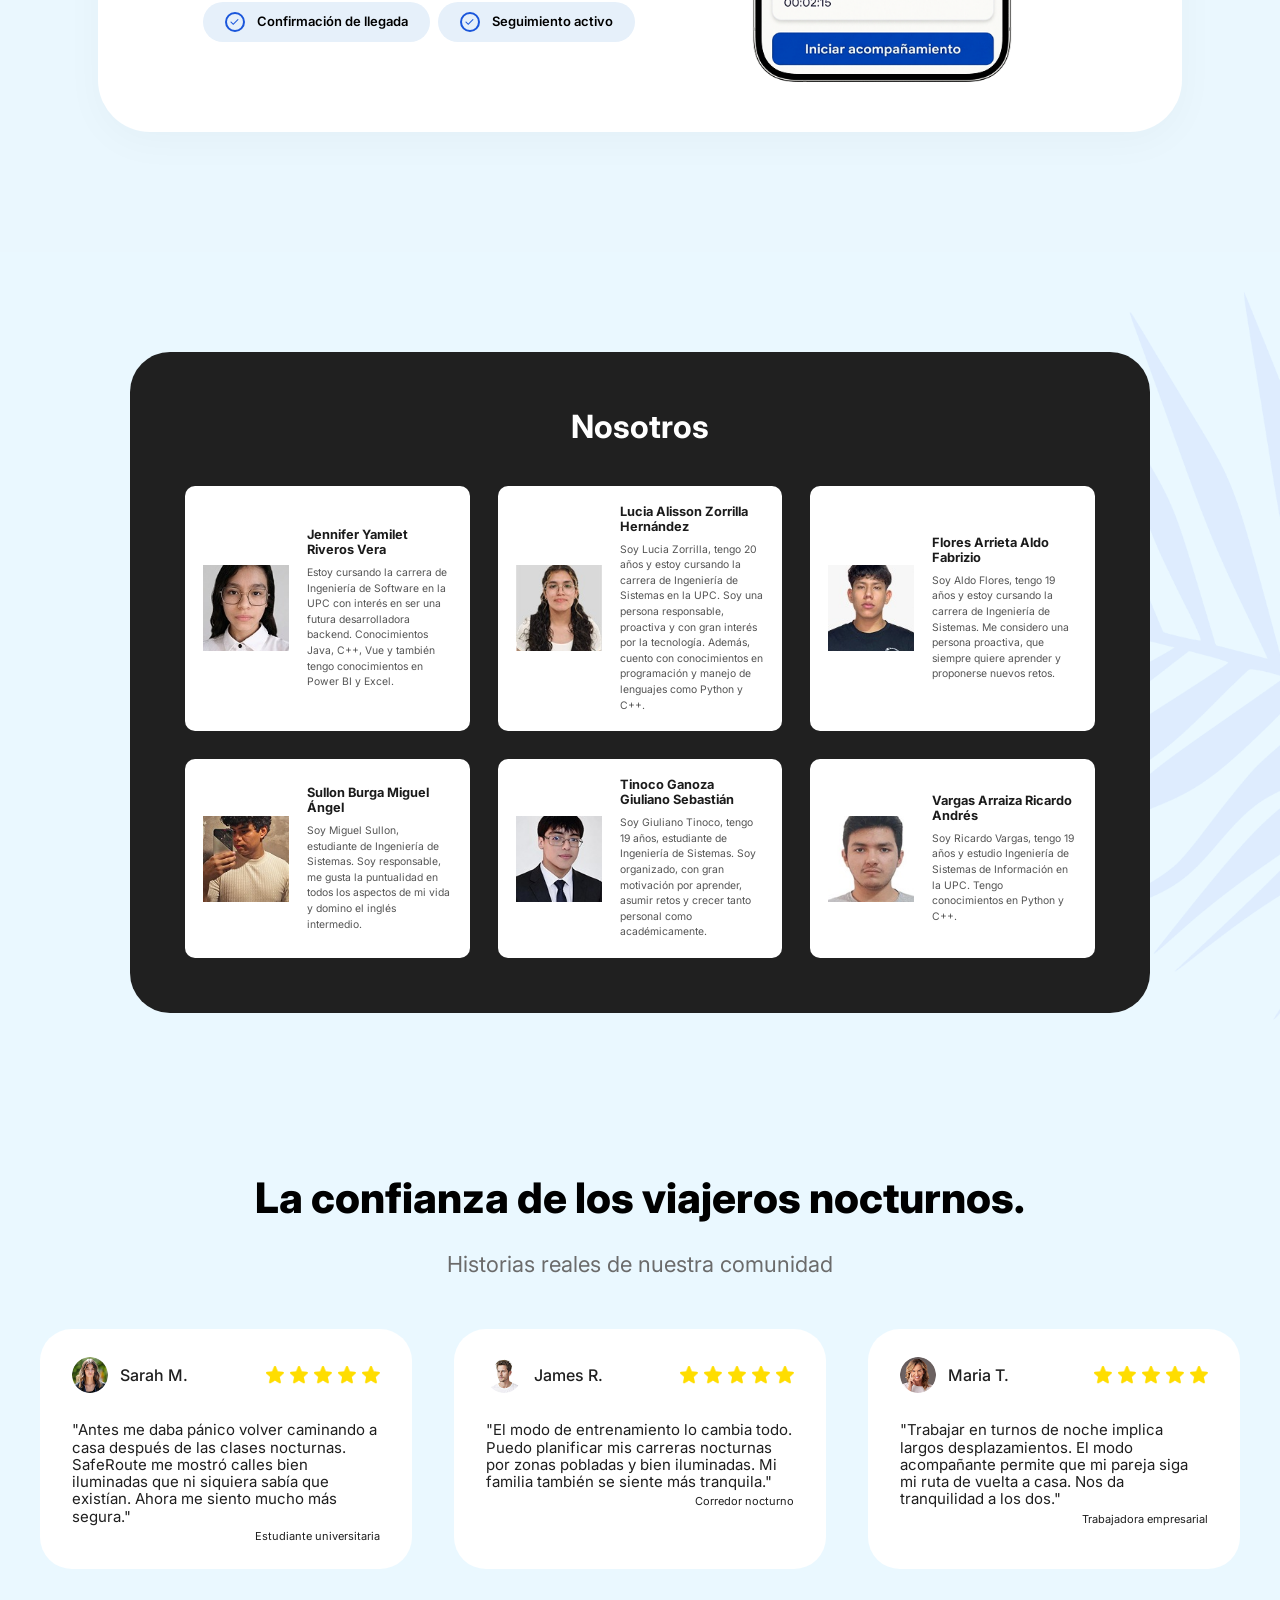
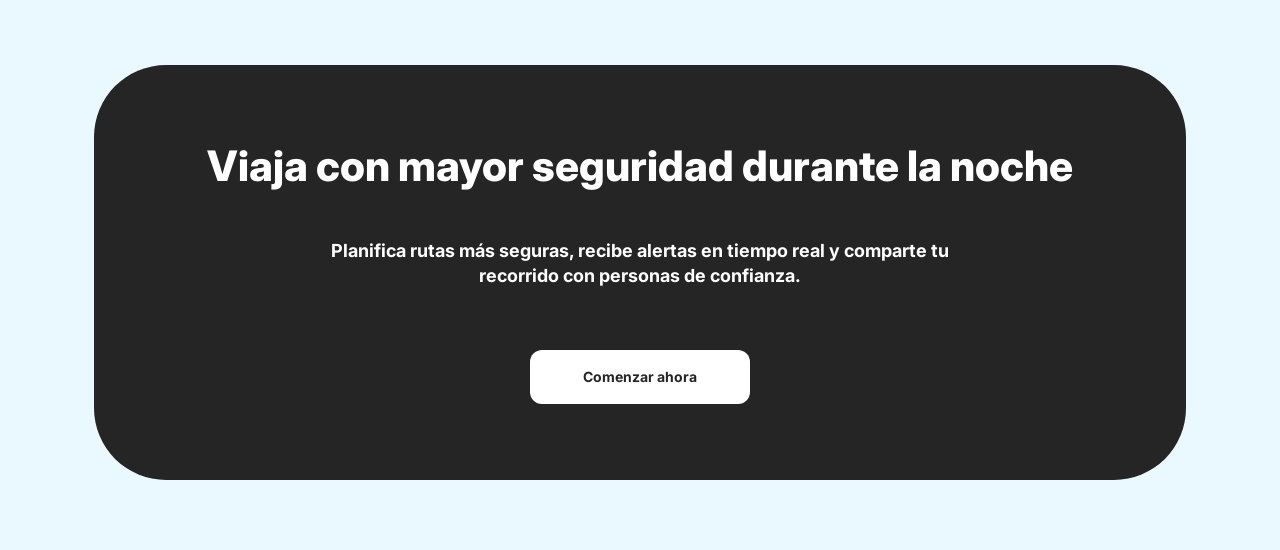
==== commit 9ca41152: "feat: add CTA section" ====
--- a/index.html
+++ b/index.html
@@ -13,6 +13,7 @@
   <link rel="stylesheet" href="css/how-it-works.css" />
   <link rel="stylesheet" href="css/aboutus.css" />
   <link rel="stylesheet" href="css/testimonials.css" />
+  <link rel="stylesheet" href="css/cta.css" />
   <link rel="stylesheet" href="css/responsive.css" />
 </head>
 <body>
@@ -632,7 +633,37 @@
       </div>
     </section>
 
-
+<section id="cta" class="cta"> 
+
+  <div class="cta__container"> 
+
+ 
+
+    <h2 class="cta__title" data-i18n="cta.title"> 
+
+      Viaja con mayor seguridad durante la noche 
+
+    </h2> 
+
+ 
+
+    <p class="cta__description" data-i18n="cta.description"> 
+
+      Planifica rutas más seguras, recibe alertas en tiempo real y comparte tu recorrido con personas de confianza. 
+
+    </p> 
+
+ 
+
+    <a href="#login" class="cta__button" data-i18n="cta.button"> 
+
+      Comenzar ahora 
+
+    </a> 
+ 
+  </div> 
+
+</section>
     
   </main>
 
--- a/css/cta.css
+++ b/css/cta.css
@@ -0,0 +1,107 @@
+.cta { 
+
+  background-color: #eaf8ff; 
+
+  padding: 56px 20px 70px; 
+
+} 
+
+ 
+
+.cta__container { 
+
+  width: 88%; 
+
+  max-width: 1280px; 
+
+  min-height: 360px; 
+
+  margin: 0 auto; 
+
+  padding: 76px 40px; 
+
+  background-color: #252525; 
+
+  border-radius: 72px; 
+
+  display: flex; 
+
+  flex-direction: column; 
+
+  align-items: center; 
+
+  text-align: center; 
+
+  box-sizing: border-box; 
+
+} 
+
+ 
+
+.cta__title { 
+
+  color: #ffffff; 
+
+  font-size: 42px; 
+
+  font-weight: 800; 
+
+  line-height: 1.2; 
+
+  margin: 0 0 48px; 
+
+} 
+
+ 
+
+.cta__description { 
+
+  max-width: 650px; 
+
+  color: #ffffff; 
+
+  font-size: 18px; 
+
+  font-weight: 700; 
+
+  line-height: 1.35; 
+
+  margin: 0 0 62px; 
+
+} 
+
+ 
+
+.cta__button { 
+
+  width: 220px; 
+
+  height: 54px; 
+
+  background-color: #ffffff; 
+
+  color: #252525; 
+
+  border-radius: 12px; 
+
+  display: flex; 
+
+  justify-content: center; 
+
+  align-items: center; 
+
+  text-decoration: none; 
+
+  font-size: 14px; 
+
+  font-weight: 700; 
+
+} 
+
+ 
+
+.cta__button:hover { 
+
+  background-color: #f2f2f2; 
+
+} 
--- a/css/responsive.css
+++ b/css/responsive.css
@@ -690,4 +690,164 @@
 line-height:1.5;
 }
 }
+}
+
+@media (max-width: 1200px) {
+  .testimonials {
+    padding: 56px 24px 40px;
+  }
+
+  .testimonials__container {
+    width: 90%;
+  }
+
+  .testimonials__title {
+    font-size: 38px;
+  }
+
+  .testimonials__subtitle {
+    font-size: 20px;
+  }
+
+  .testimonials__cards {
+    gap: 28px;
+  }
+
+  .testimonial-card {
+    padding: 26px 28px 24px;
+    border-radius: 30px;
+  }
+
+  .testimonial-card__text {
+    font-size: 14px;
+  }
+
+  .testimonial-card__stars img {
+    width: 17px;
+    height: 17px;
+  }
+}
+
+@media (max-width: 900px) {
+  .testimonials {
+    padding: 54px 18px 60px;
+  }
+
+  .testimonials__container {
+    width: 92%;
+  }
+
+  .testimonials__header {
+    margin-bottom: 40px;
+  }
+
+  .testimonials__title {
+    font-size: 32px;
+    line-height: 1.2;
+    margin-bottom: 18px;
+  }
+
+  .testimonials__subtitle {
+    font-size: 18px;
+  }
+
+  .testimonials__cards {
+    flex-direction: column;
+    align-items: center;
+    gap: 24px;
+  }
+
+  .testimonial-card {
+    width: 100%;
+    max-width: 520px;
+    min-height: auto;
+    padding: 28px 32px;
+    border-radius: 30px;
+  }
+
+  .testimonial-card__top {
+    margin-bottom: 24px;
+  }
+
+  .testimonial-card__text {
+    font-size: 15px;
+    line-height: 1.35;
+  }
+
+  .testimonial-card__role {
+    margin-top: 12px;
+    font-size: 12px;
+  }
+}
+
+@media (max-width: 480px) {
+  .testimonials {
+    padding: 46px 12px 52px;
+  }
+
+  .testimonials__container {
+    width: 94%;
+  }
+
+  .testimonials__header {
+    margin-bottom: 32px;
+  }
+
+  .testimonials__title {
+    font-size: 27px;
+    line-height: 1.2;
+    margin-bottom: 14px;
+  }
+
+  .testimonials__subtitle {
+    font-size: 15px;
+  }
+
+  .testimonials__cards {
+    gap: 20px;
+  }
+
+  .testimonial-card {
+    width: 100%;
+    padding: 24px 22px;
+    border-radius: 26px;
+  }
+
+  .testimonial-card__top {
+    align-items: flex-start;
+    gap: 14px;
+    margin-bottom: 22px;
+  }
+
+  .testimonial-card__user {
+    gap: 10px;
+  }
+
+  .testimonial-card__photo {
+    width: 34px;
+    height: 34px;
+  }
+
+  .testimonial-card__name {
+    font-size: 14px;
+  }
+
+  .testimonial-card__stars {
+    gap: 4px;
+  }
+
+  .testimonial-card__stars img {
+    width: 15px;
+    height: 15px;
+  }
+
+  .testimonial-card__text {
+    font-size: 14px;
+    line-height: 1.35;
+  }
+
+  .testimonial-card__role {
+    font-size: 11px;
+    margin-top: 12px;
+  }
 }
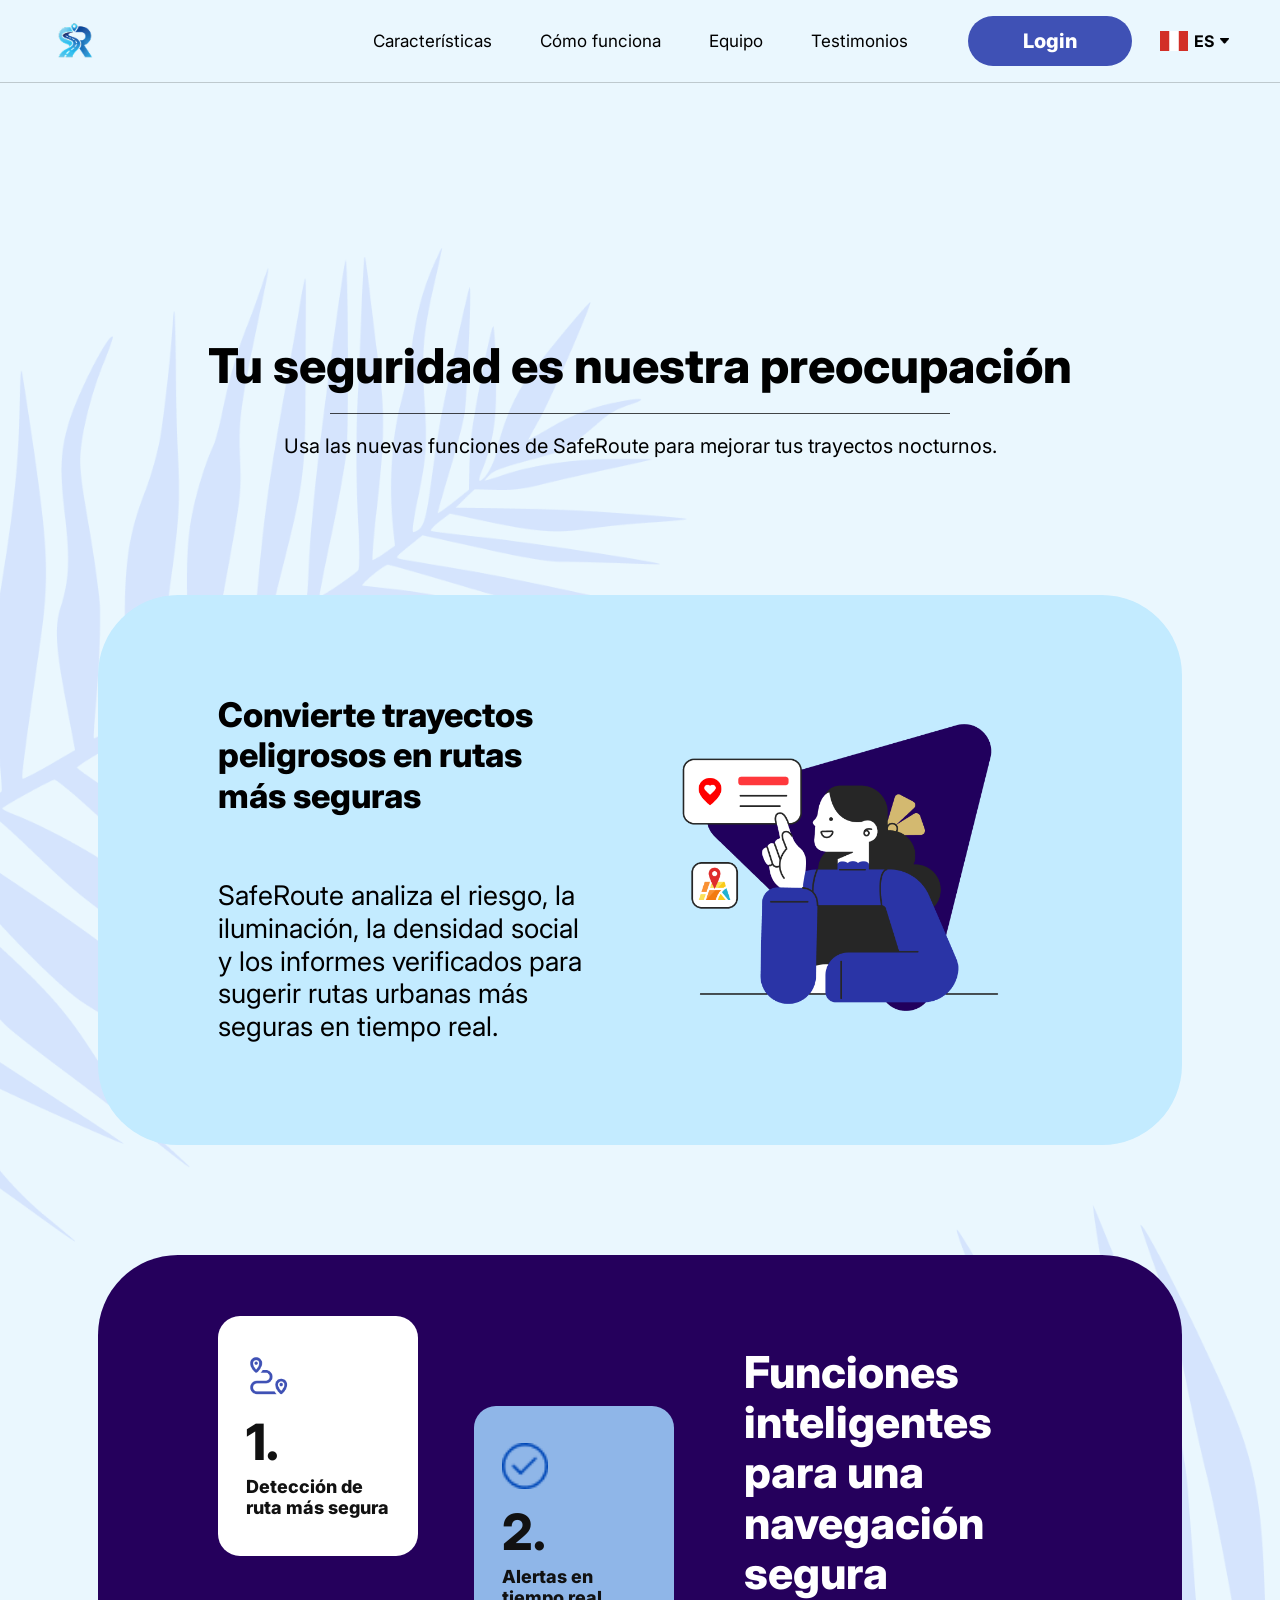
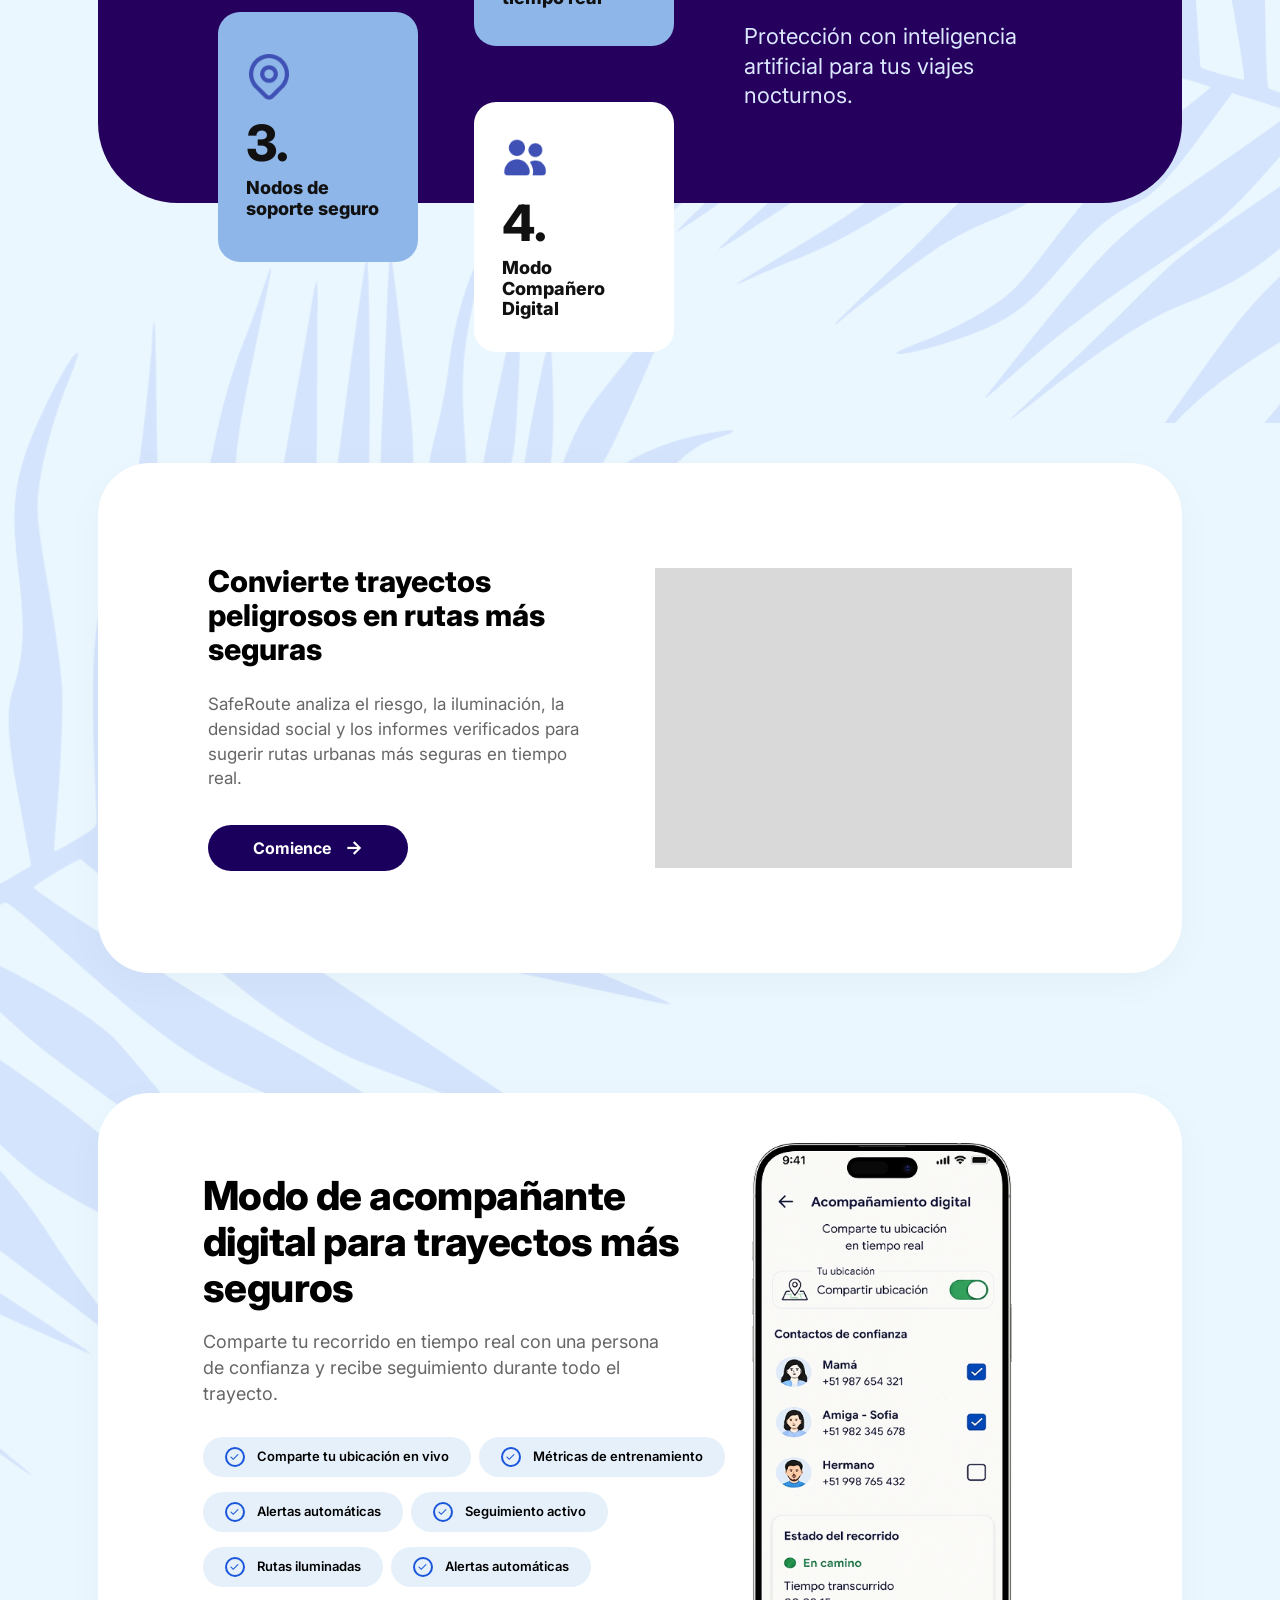
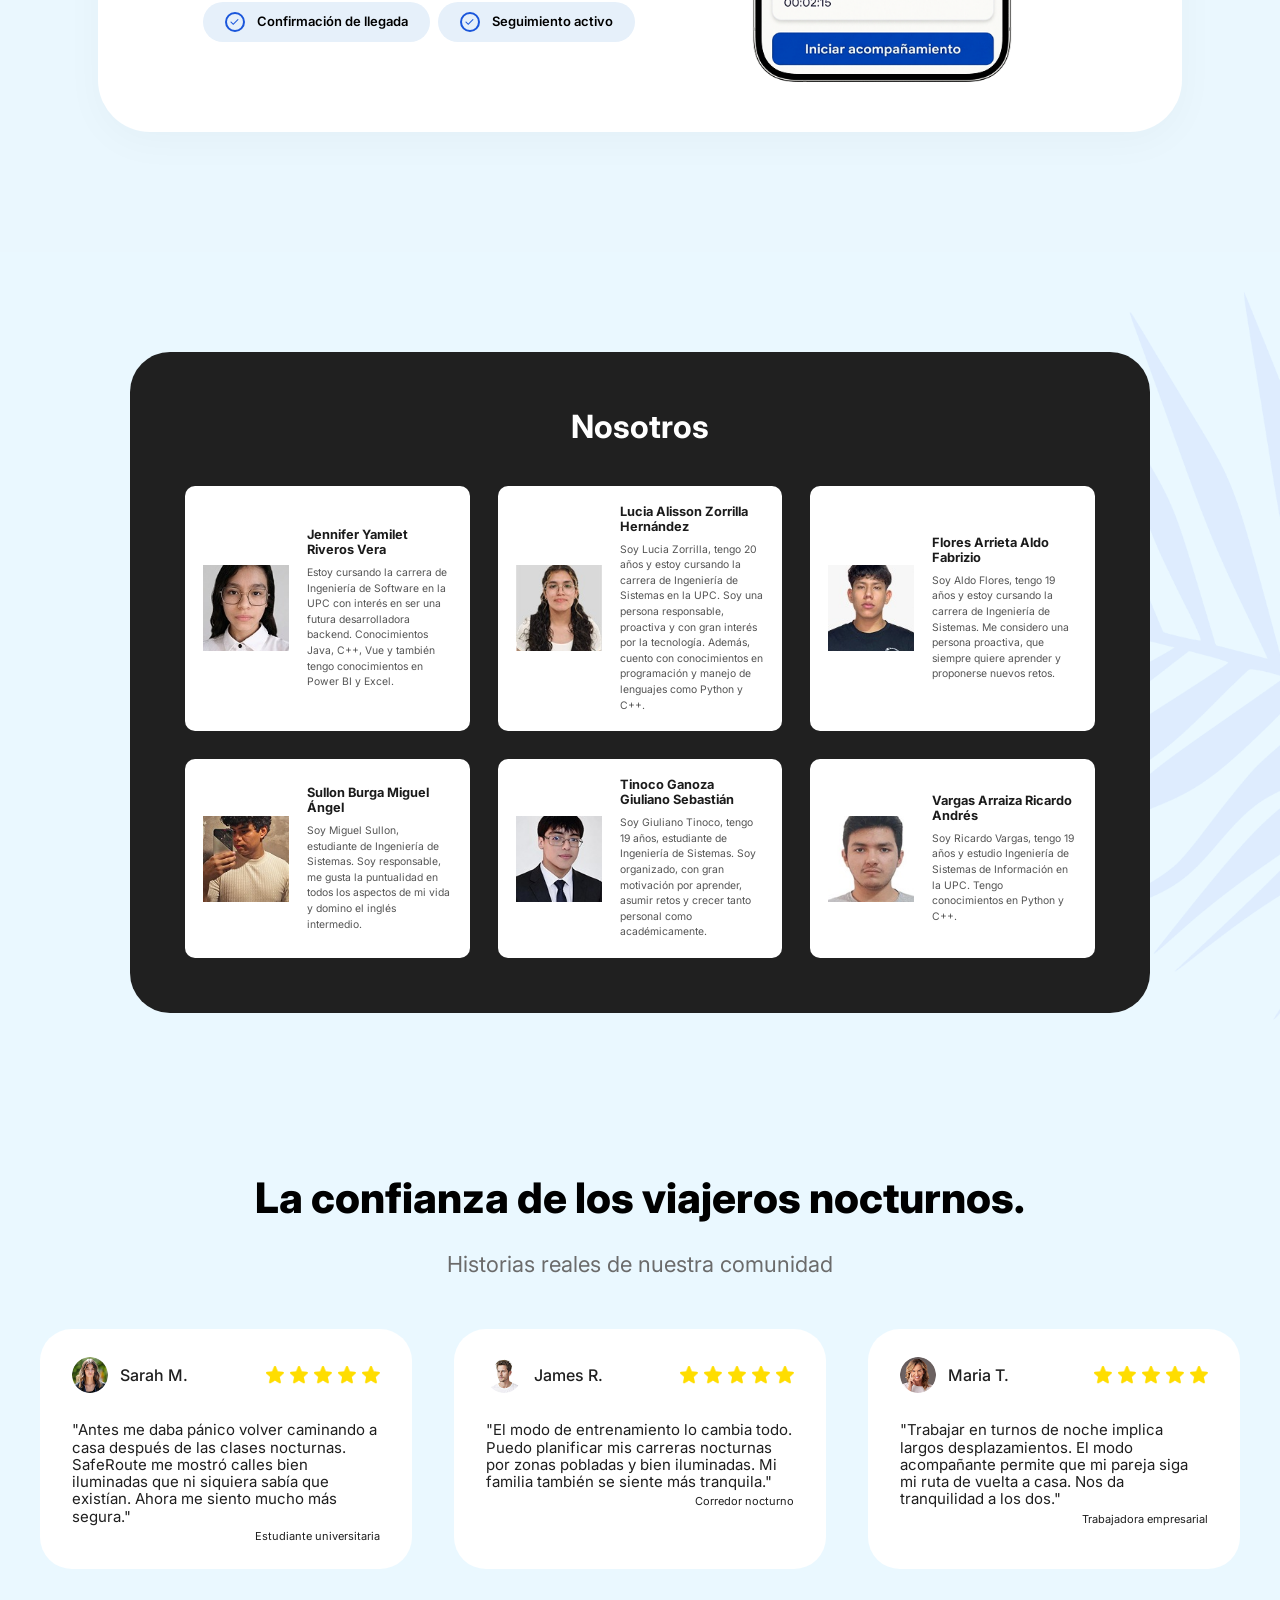
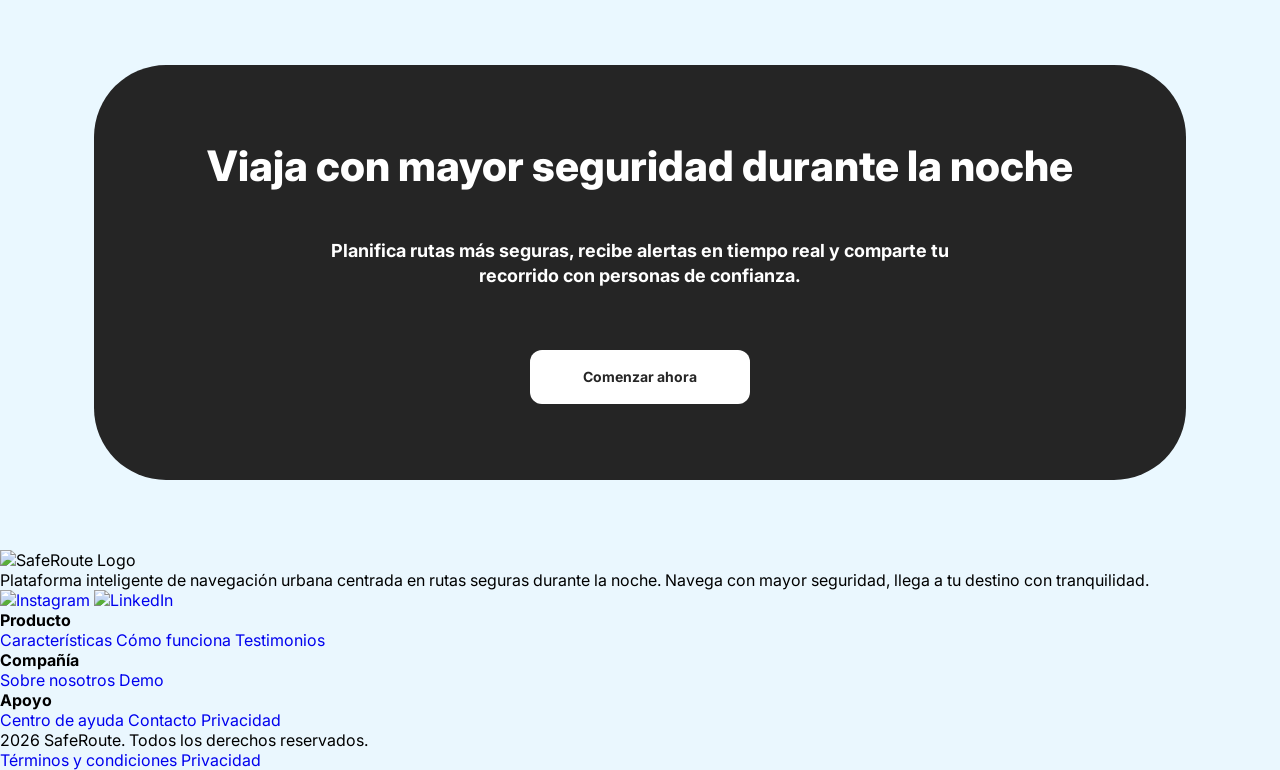
==== commit 6dff3173: "feat: add Footer section" ====
--- a/index.html
+++ b/index.html
@@ -664,7 +664,61 @@
   </div> 
 
 </section>
-    
+
+<footer class="footer">
+  <div class="footer-container">
+
+    <!-- Logo + descripción -->
+    <div class="footer-brand">
+      <img src="assets/logo_dark.png" alt="SafeRoute Logo" class="footer-logo">
+      <p data-i18n="footer.description">
+        Plataforma inteligente de navegación urbana centrada en rutas seguras durante la noche.
+        Navega con mayor seguridad, llega a tu destino con tranquilidad.
+      </p>
+
+      <div class="footer-social">
+        <a href="#"><img src="assets/icon_instagram_dark.png" alt="Instagram"></a>
+        <a href="#"><img src="assets/icon_linkedin_dark.png" alt="LinkedIn"></a>
+      </div>
+    </div>
+
+    <!-- Links -->
+    <div class="footer-links">
+
+      <div>
+        <h4 data-i18n="footer.product">Producto</h4>
+        <a href="#" data-i18n="footer.features">Características</a>
+        <a href="#" data-i18n="footer.how">Cómo funciona</a>
+        <a href="#" data-i18n="footer.testimonials">Testimonios</a>
+      </div>
+
+      <div>
+        <h4 data-i18n="footer.company">Compañía</h4>
+        <a href="#" data-i18n="footer.about">Sobre nosotros</a>
+        <a href="#" data-i18n="footer.demo">Demo</a>
+      </div>
+
+      <div>
+        <h4 data-i18n="footer.support">Apoyo</h4>
+        <a href="#" data-i18n="footer.help">Centro de ayuda</a>
+        <a href="#" data-i18n="footer.contact">Contacto</a>
+        <a href="#" data-i18n="footer.privacy">Privacidad</a>
+      </div>
+
+    </div>
+  </div>
+
+  <!-- Línea inferior -->
+  <div class="footer-bottom">
+    <p data-i18n="footer.copy">2026 SafeRoute. Todos los derechos reservados.</p>
+
+    <div>
+      <a href="#" data-i18n="footer.terms">Términos y condiciones</a>
+      <a href="#" data-i18n="footer.privacy">Privacidad</a>
+    </div>
+  </div>
+</footer>
+
   </main>
 
   <script src="js/navbar.js"></script>
--- a/css/responsive.css
+++ b/css/responsive.css
@@ -850,4 +850,186 @@
     font-size: 11px;
     margin-top: 12px;
   }
-}+}
+
+@media (max-width: 1200px) { 
+
+  .cta { 
+
+    padding: 54px 24px 66px; 
+
+  } 
+
+ 
+
+  .cta__container { 
+
+    width: 90%; 
+
+    min-height: 330px; 
+
+    padding: 68px 36px; 
+
+    border-radius: 60px; 
+
+  } 
+
+ 
+
+  .cta__title { 
+
+    font-size: 38px; 
+
+    margin-bottom: 40px; 
+
+  } 
+
+ 
+
+  .cta__description { 
+
+    font-size: 17px; 
+
+    max-width: 620px; 
+
+    margin-bottom: 54px; 
+
+  } 
+
+ 
+
+  .cta__button { 
+
+    width: 210px; 
+
+    height: 52px; 
+
+  } 
+
+} 
+
+ 
+
+@media (max-width: 900px) { 
+
+  .cta { 
+
+    padding: 50px 18px 62px; 
+
+  } 
+
+ 
+
+  .cta__container { 
+
+    width: 92%; 
+
+    min-height: auto; 
+
+    padding: 58px 32px; 
+
+    border-radius: 46px; 
+
+  } 
+
+ 
+
+  .cta__title { 
+
+    font-size: 32px; 
+
+    line-height: 1.2; 
+
+    margin-bottom: 30px; 
+
+  } 
+
+ 
+
+  .cta__description { 
+
+    font-size: 16px; 
+
+    line-height: 1.45; 
+
+    max-width: 520px; 
+
+    margin-bottom: 44px; 
+
+  } 
+
+ 
+
+  .cta__button { 
+
+    width: 200px; 
+
+    height: 50px; 
+
+    font-size: 14px; 
+
+  } 
+
+} 
+
+ 
+
+@media (max-width: 480px) { 
+
+  .cta { 
+
+    padding: 42px 12px 54px; 
+
+  } 
+
+ 
+
+  .cta__container { 
+
+    width: 94%; 
+
+    padding: 44px 24px; 
+
+    border-radius: 34px; 
+
+  } 
+
+ 
+
+  .cta__title { 
+
+    font-size: 26px; 
+
+    line-height: 1.2; 
+
+    margin-bottom: 24px; 
+
+  } 
+
+ 
+
+  .cta__description { 
+
+    font-size: 14px; 
+
+    line-height: 1.5; 
+
+    margin-bottom: 34px; 
+
+  } 
+
+ 
+
+  .cta__button { 
+
+    width: 180px; 
+
+    height: 48px; 
+
+    font-size: 13px; 
+
+    border-radius: 10px; 
+
+  } 
+
+} 
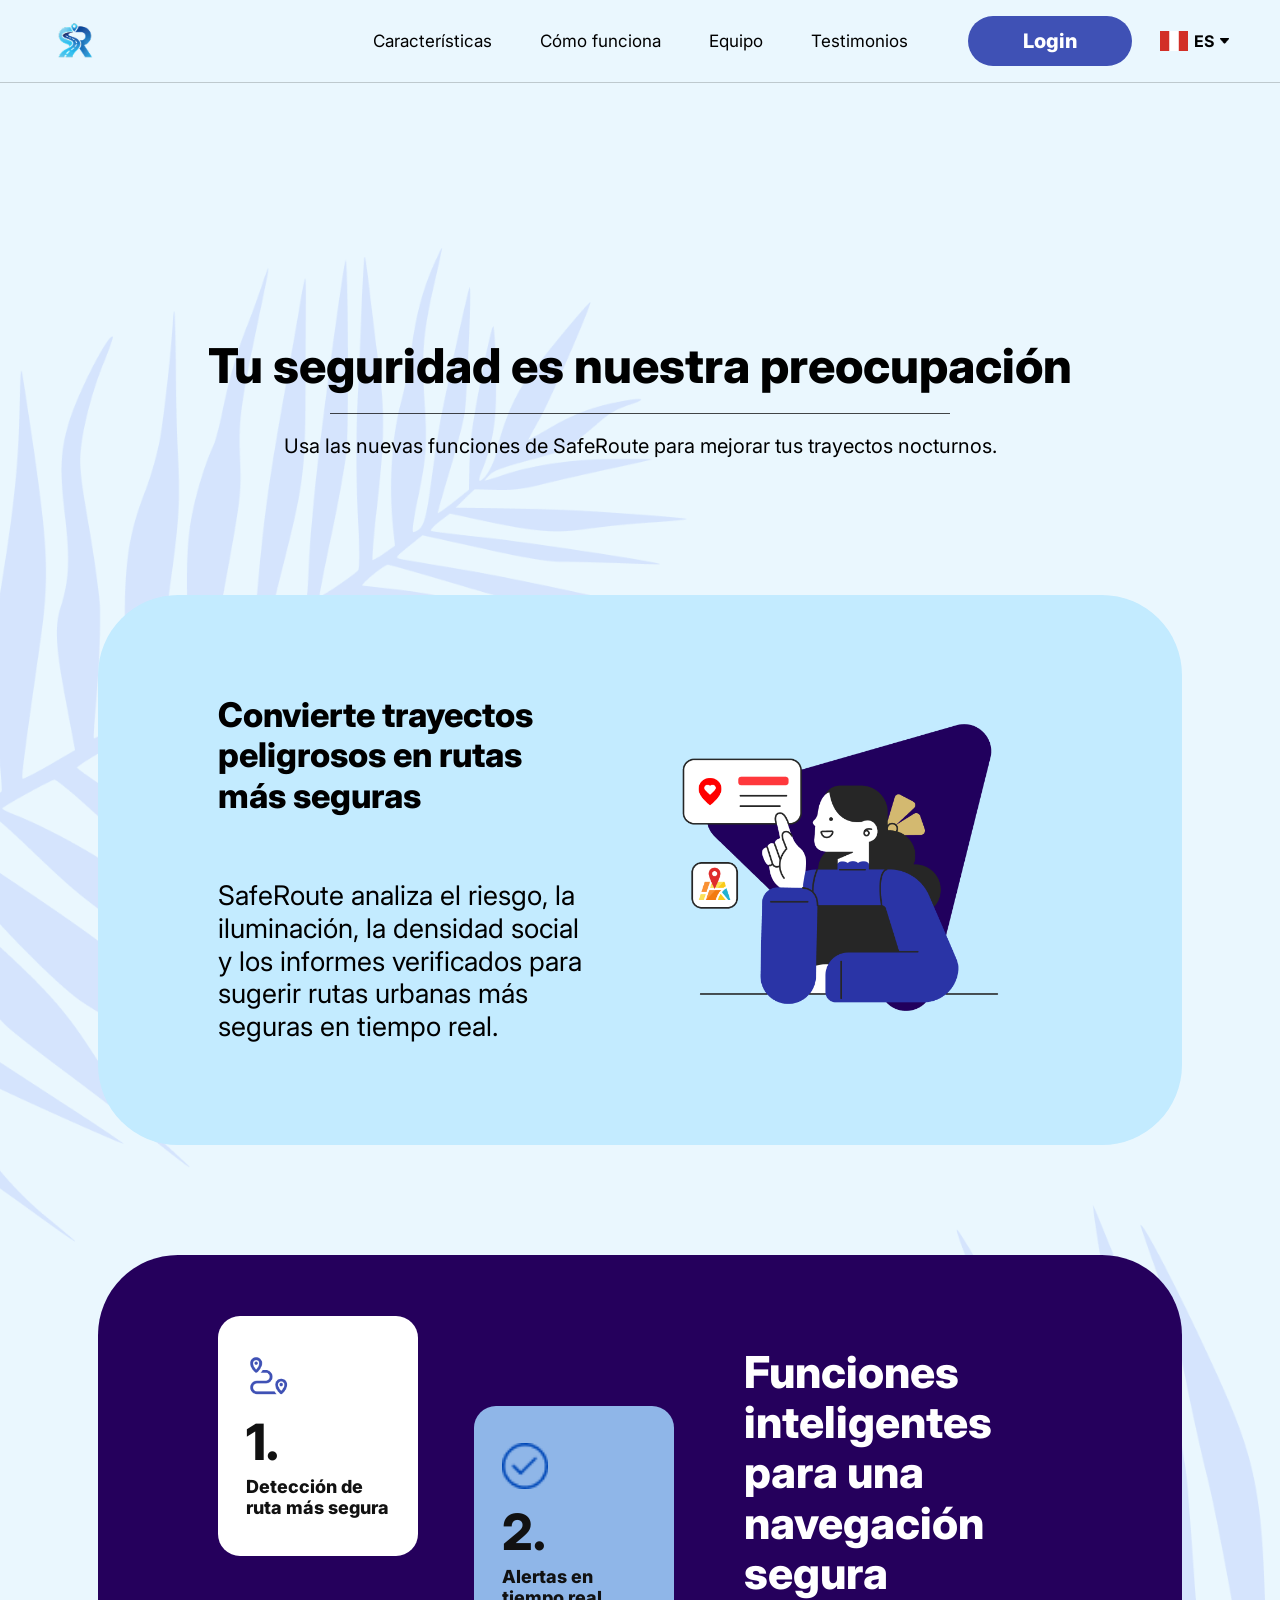
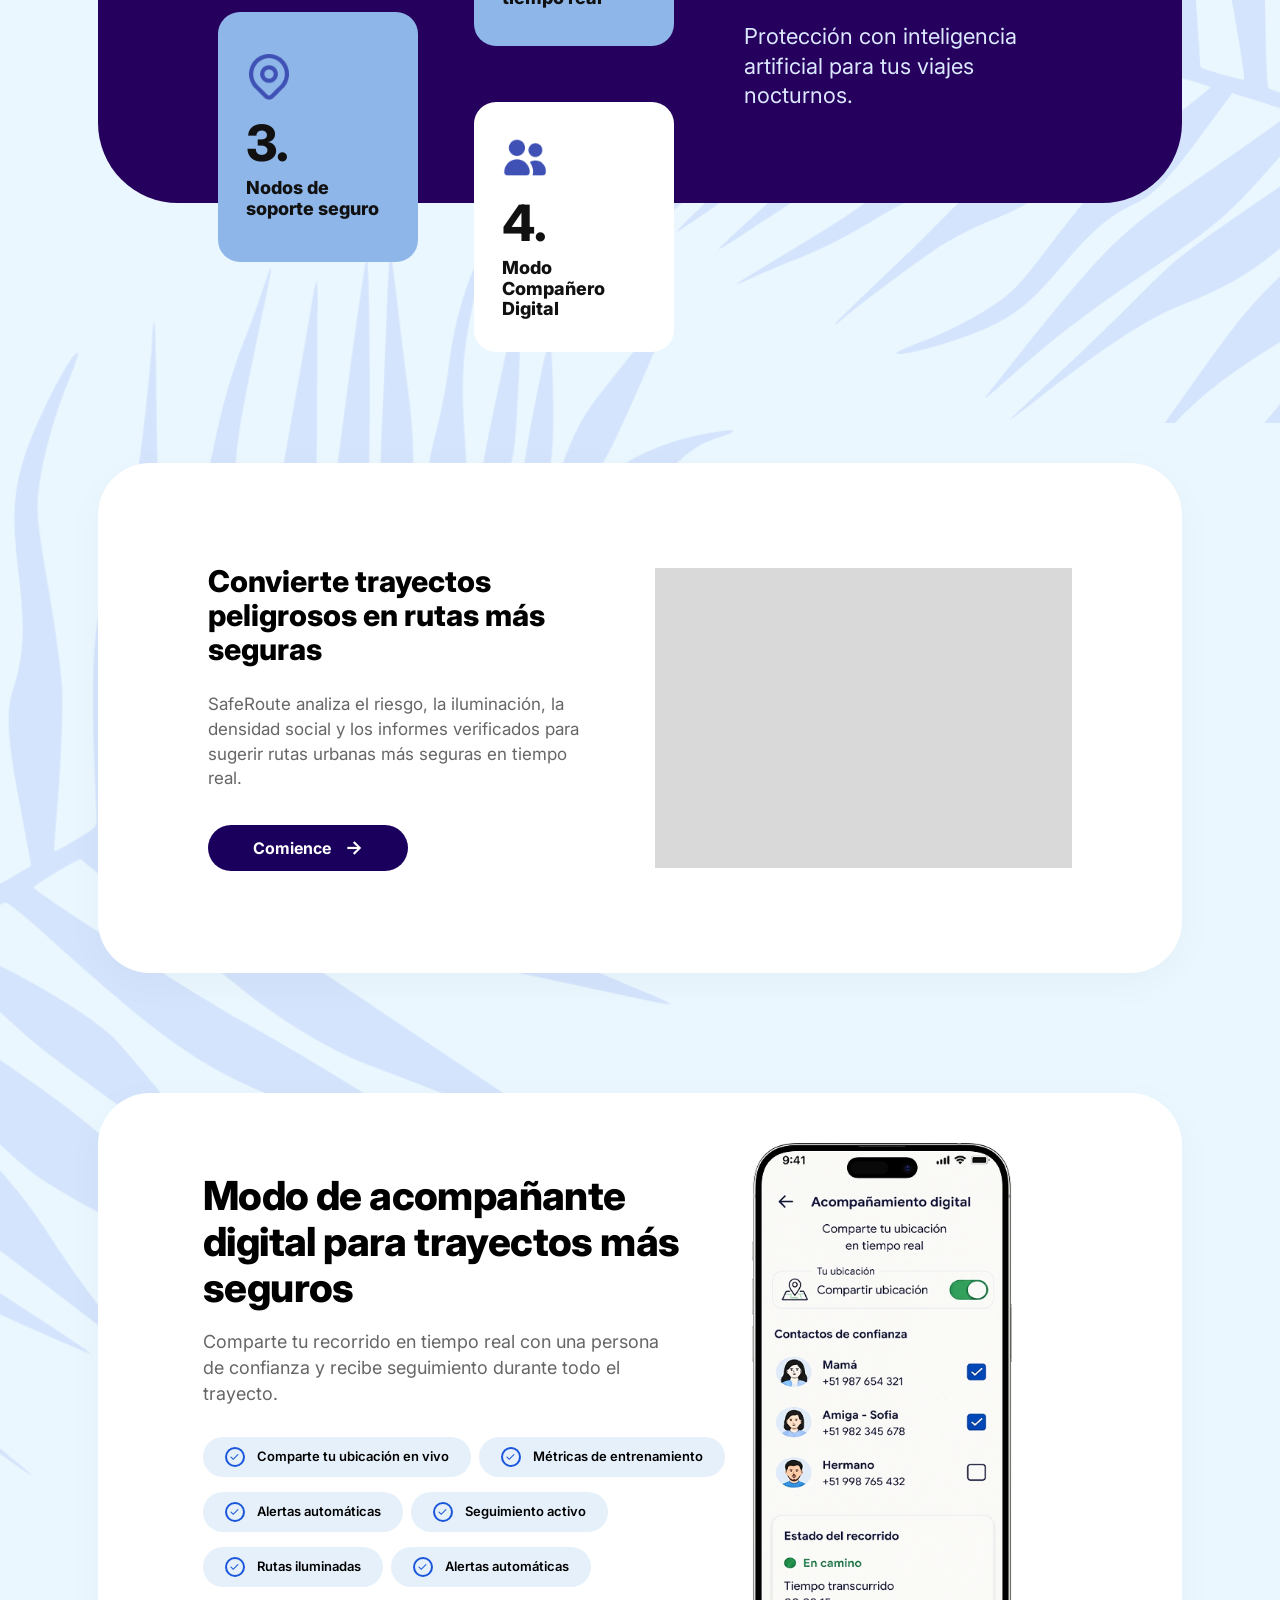
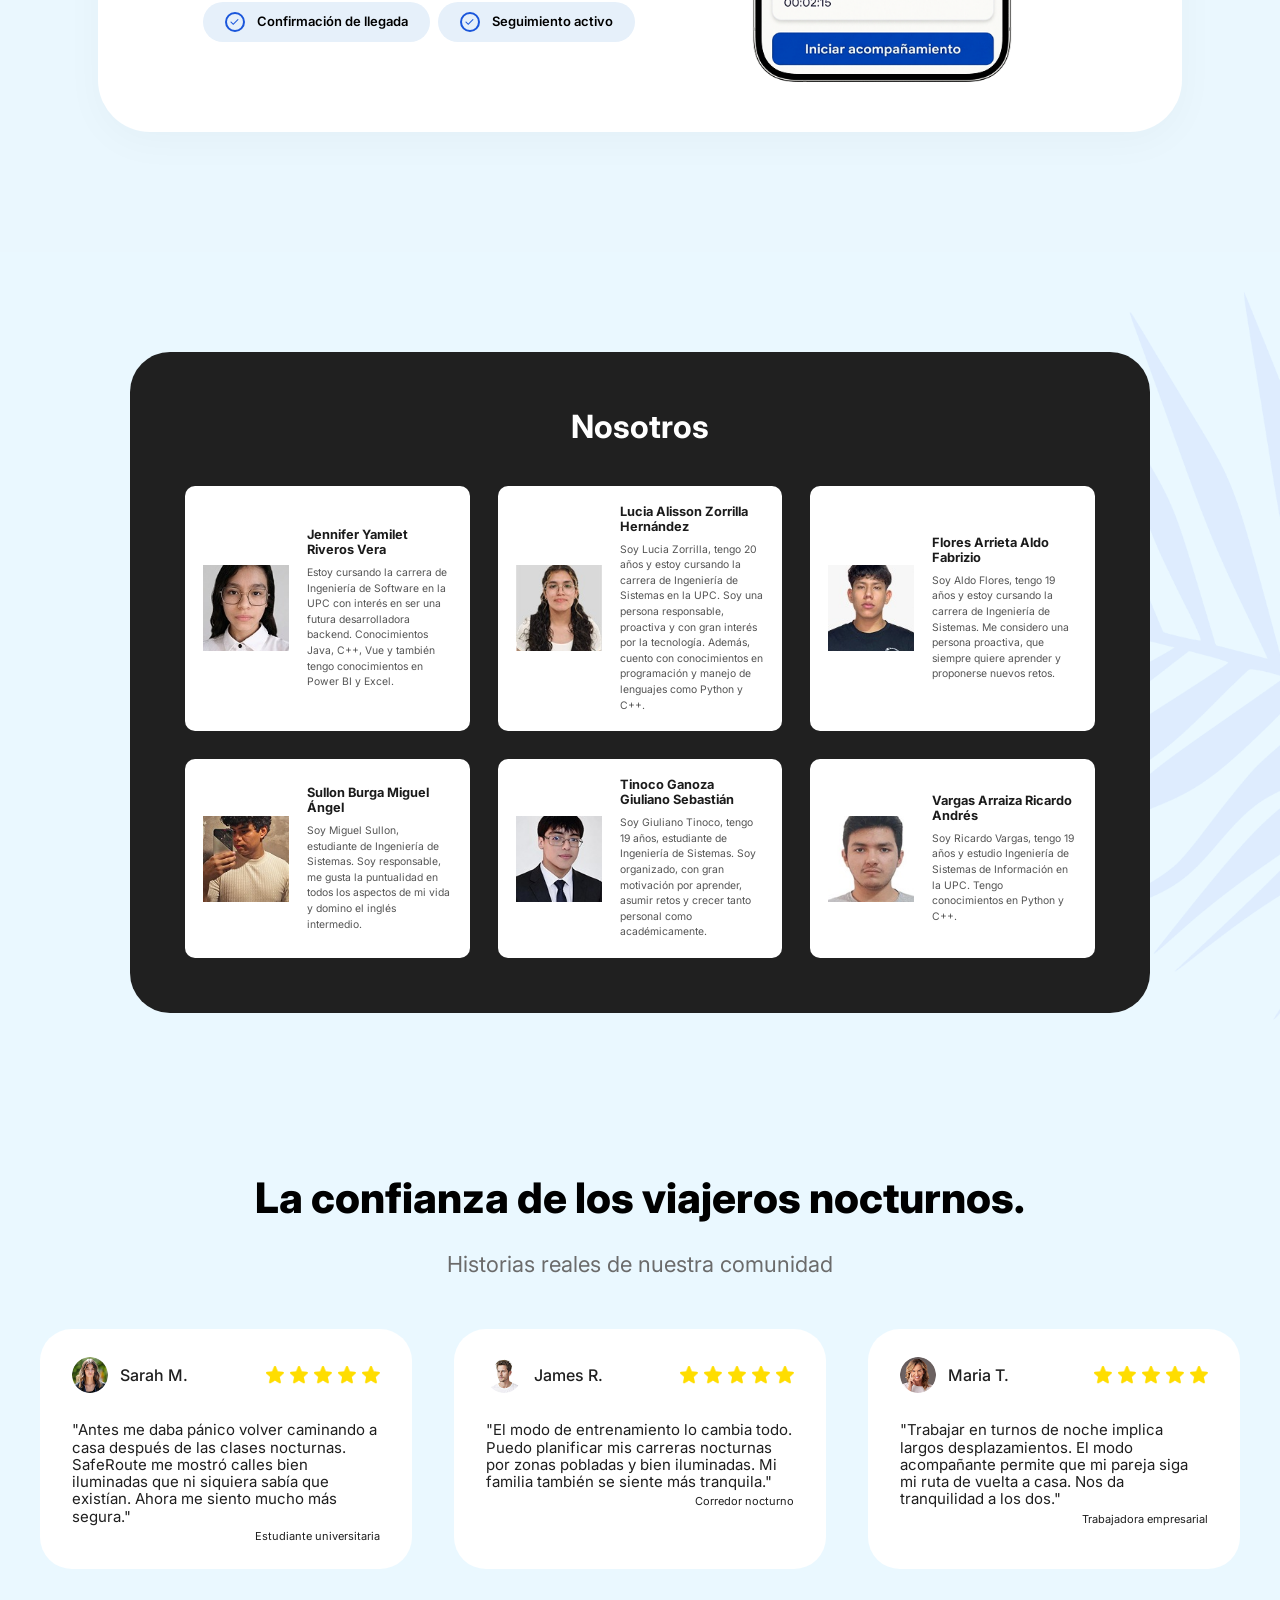
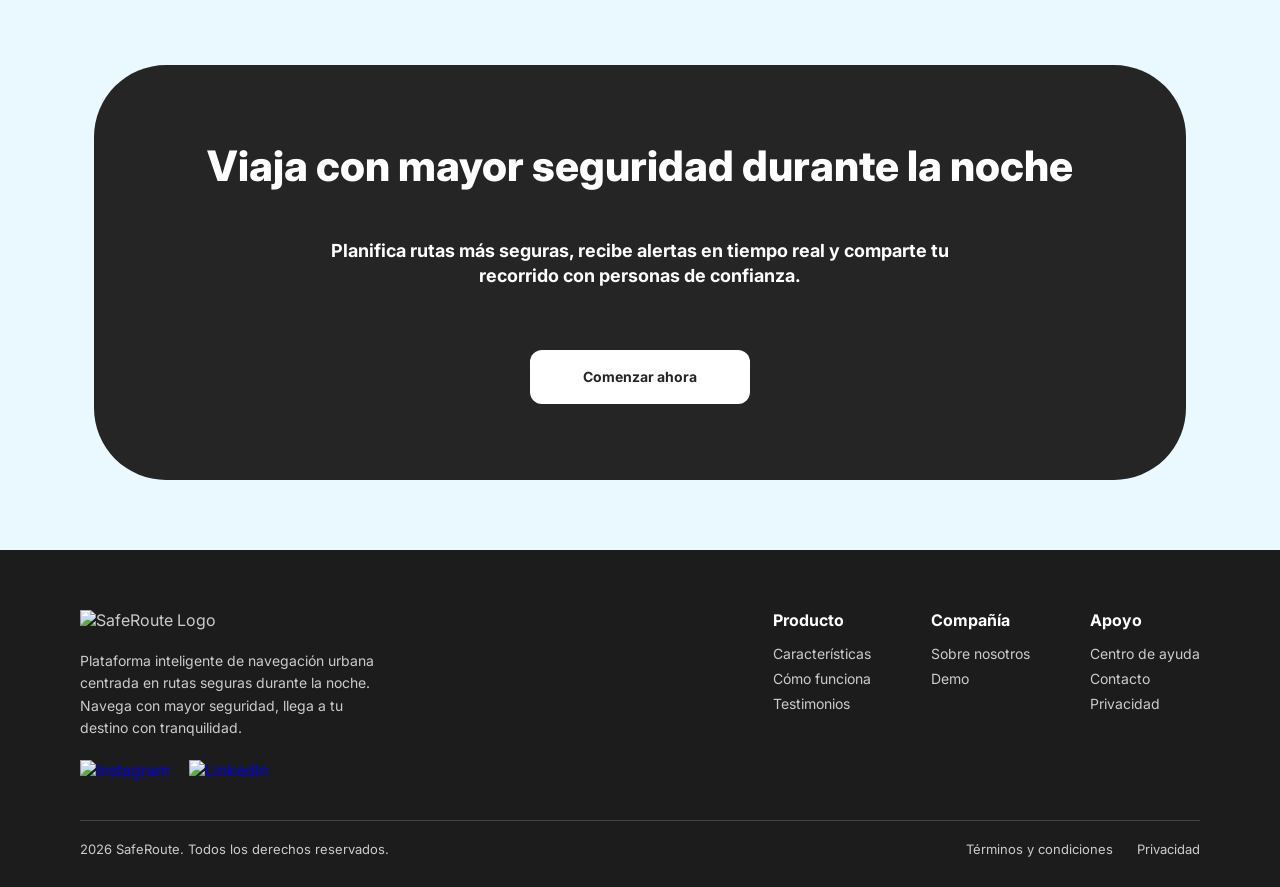
==== commit a27a1c99: "feat: fix link Footer in html" ====
--- a/index.html
+++ b/index.html
@@ -14,6 +14,7 @@
   <link rel="stylesheet" href="css/aboutus.css" />
   <link rel="stylesheet" href="css/testimonials.css" />
   <link rel="stylesheet" href="css/cta.css" />
+  <link rel="stylesheet" href="css/footer.css">
   <link rel="stylesheet" href="css/responsive.css" />
 </head>
 <body>
--- a/css/footer.css
+++ b/css/footer.css
@@ -0,0 +1,76 @@
+.footer {
+  background-color: #1c1c1c;
+  color: #ccc;
+  padding: 60px 80px 30px;
+}
+
+.footer-container {
+  display: flex;
+  justify-content: space-between;
+  gap: 40px;
+  flex-wrap: wrap;
+}
+
+.footer-brand {
+  max-width: 300px;
+}
+
+.footer-logo {
+  width: 60px;
+  margin-bottom: 20px;
+}
+
+.footer-brand p {
+  font-size: 14px;
+  line-height: 1.6;
+  margin-bottom: 20px;
+}
+
+.footer-social img {
+  width: 22px;
+  margin-right: 15px;
+  cursor: pointer;
+}
+
+.footer-links {
+  display: flex;
+  gap: 60px;
+}
+
+.footer-links h4 {
+  color: white;
+  margin-bottom: 15px;
+}
+
+.footer-links a {
+  display: block;
+  text-decoration: none;
+  color: #ccc;
+  font-size: 14px;
+  margin-bottom: 8px;
+}
+
+.footer-links a:hover {
+  color: white;
+}
+
+.footer-bottom {
+  border-top: 1px solid #444;
+  margin-top: 40px;
+  padding-top: 20px;
+
+  display: flex;
+  justify-content: space-between;
+  flex-wrap: wrap;
+  font-size: 13px;
+}
+
+.footer-bottom a {
+  margin-left: 20px;
+  color: #ccc;
+  text-decoration: none;
+}
+
+.footer-bottom a:hover {
+  color: white;
+}
--- a/css/responsive.css
+++ b/css/responsive.css
@@ -1032,4 +1032,31 @@
 
   } 
 
-} +} 
+@media (max-width: 768px) {
+  .footer {
+    padding: 40px 20px;
+  }
+
+  .footer-container {
+    flex-direction: column;
+    gap: 30px;
+  }
+
+  .footer-links {
+    flex-direction: column;
+    gap: 20px;
+  }
+
+  .footer-bottom {
+    flex-direction: column;
+    gap: 10px;
+    text-align: center;
+  }
+
+  .footer-bottom div {
+    display: flex;
+    justify-content: center;
+    gap: 15px;
+  }
+}
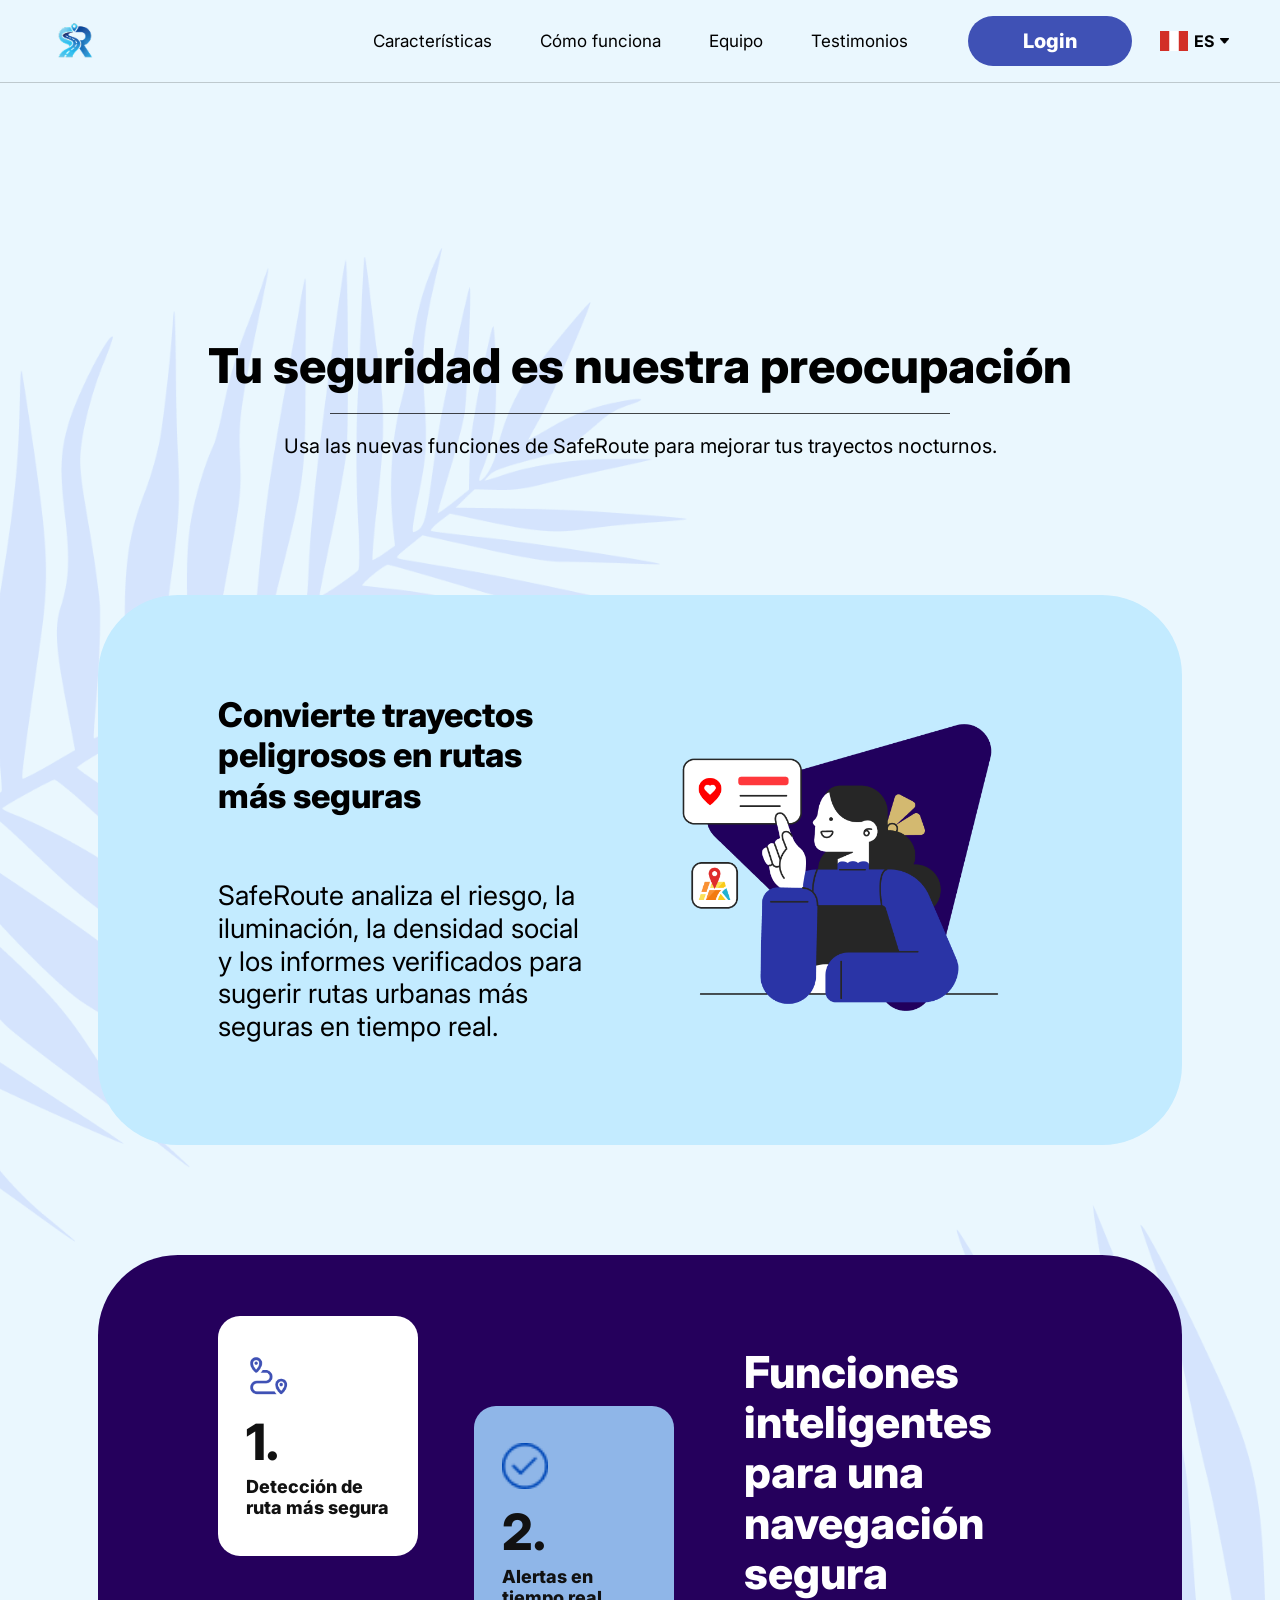
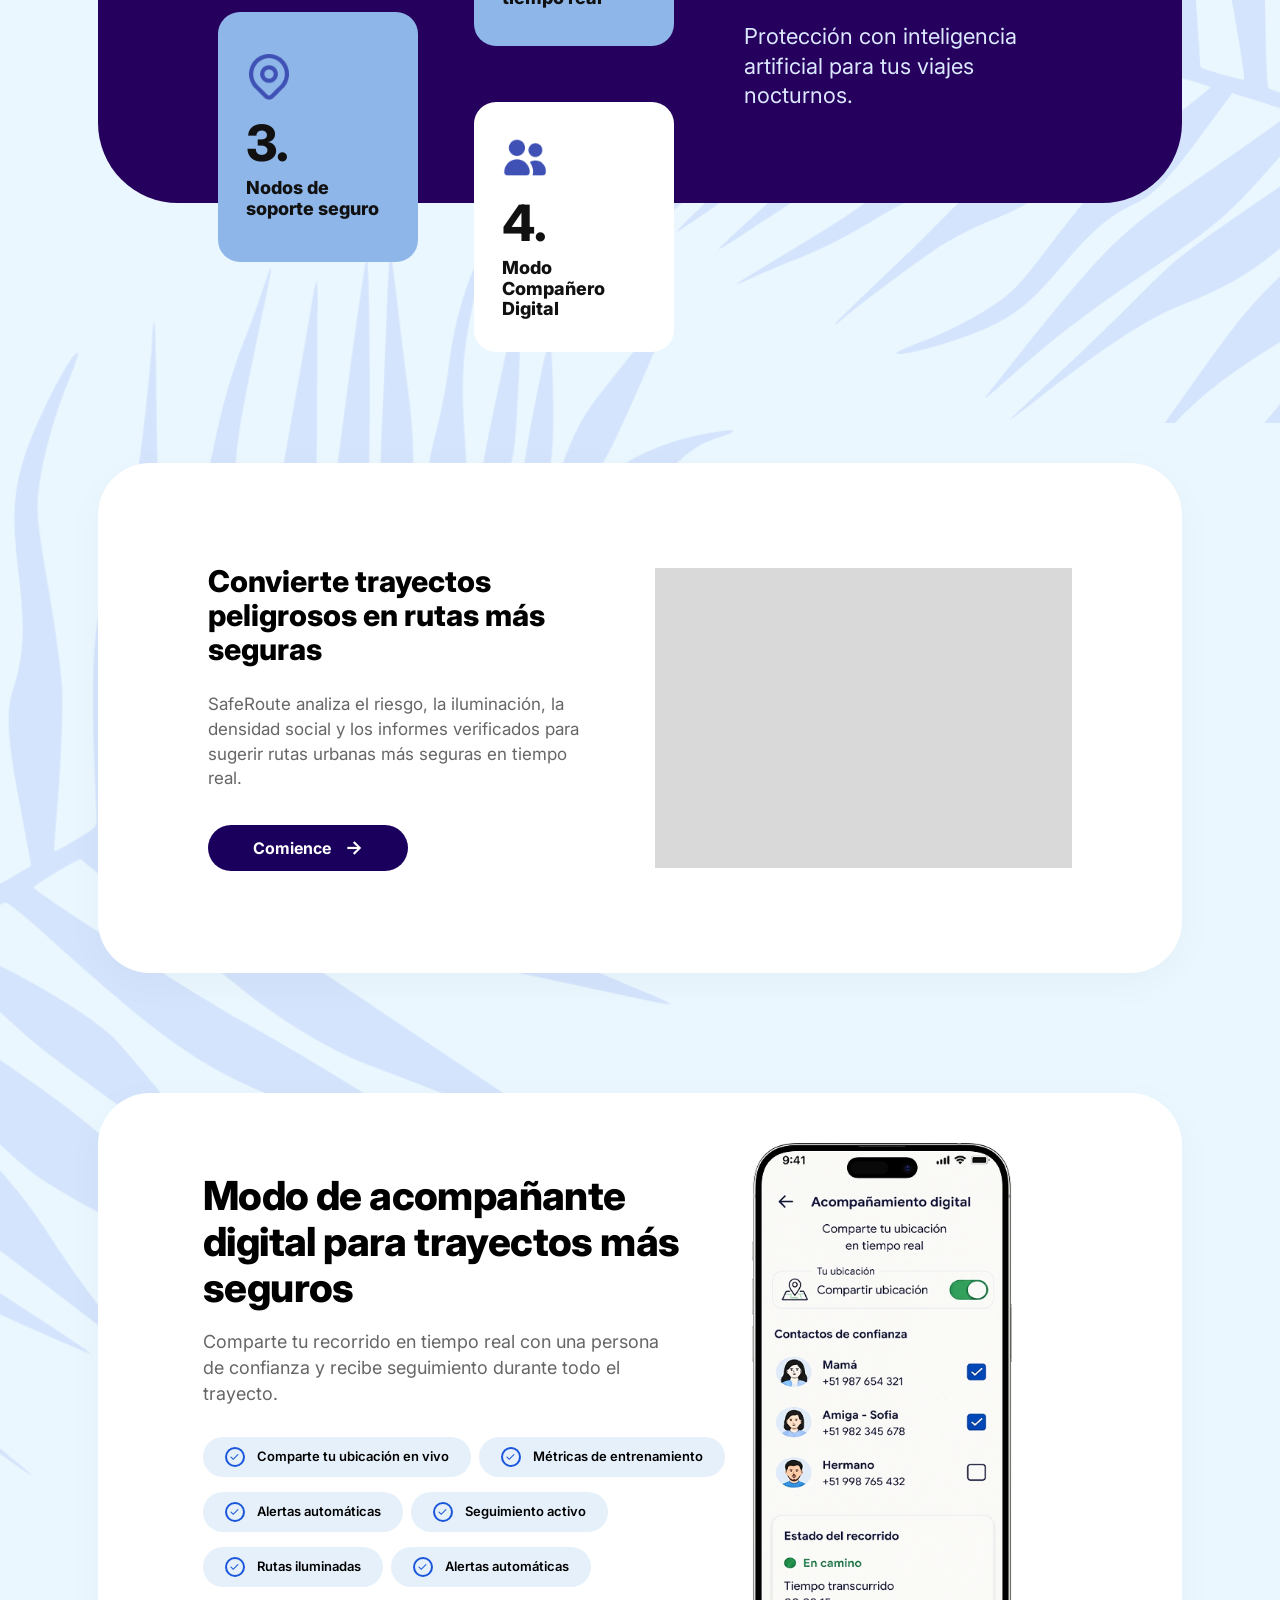
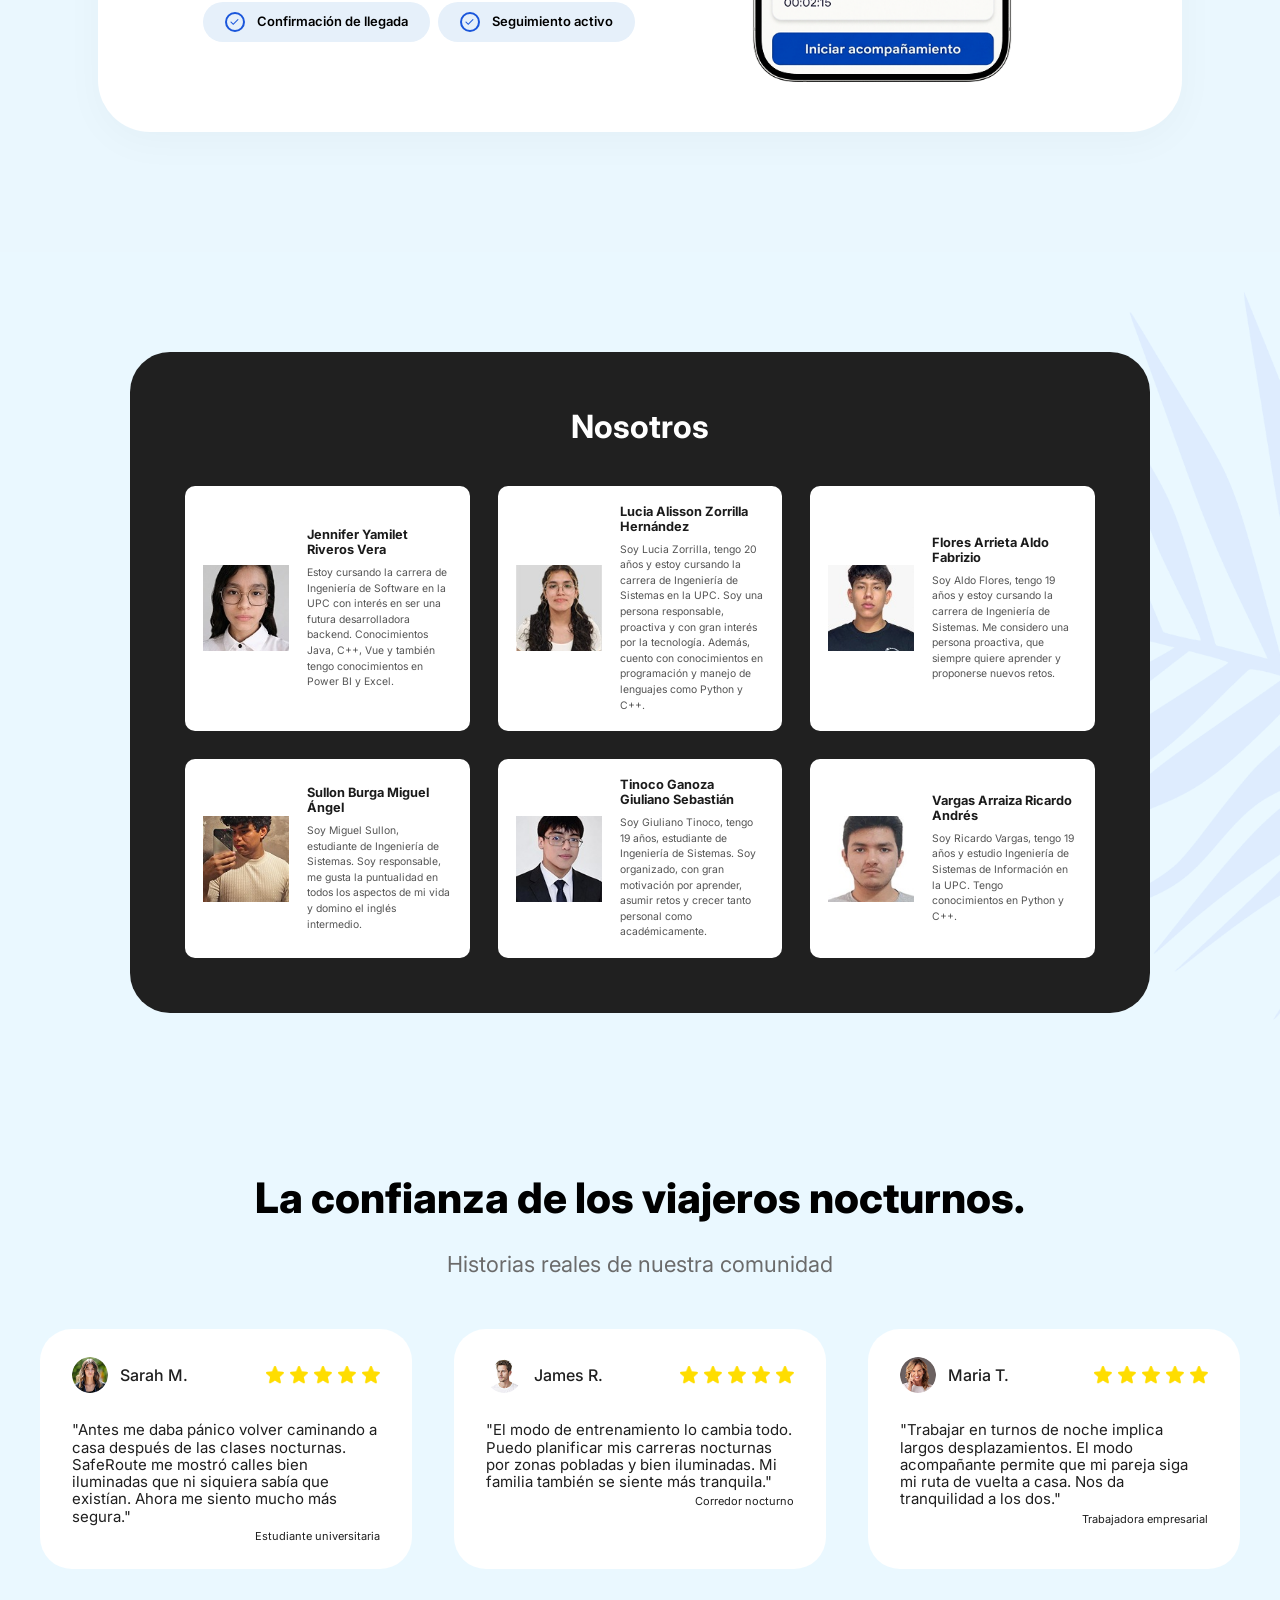
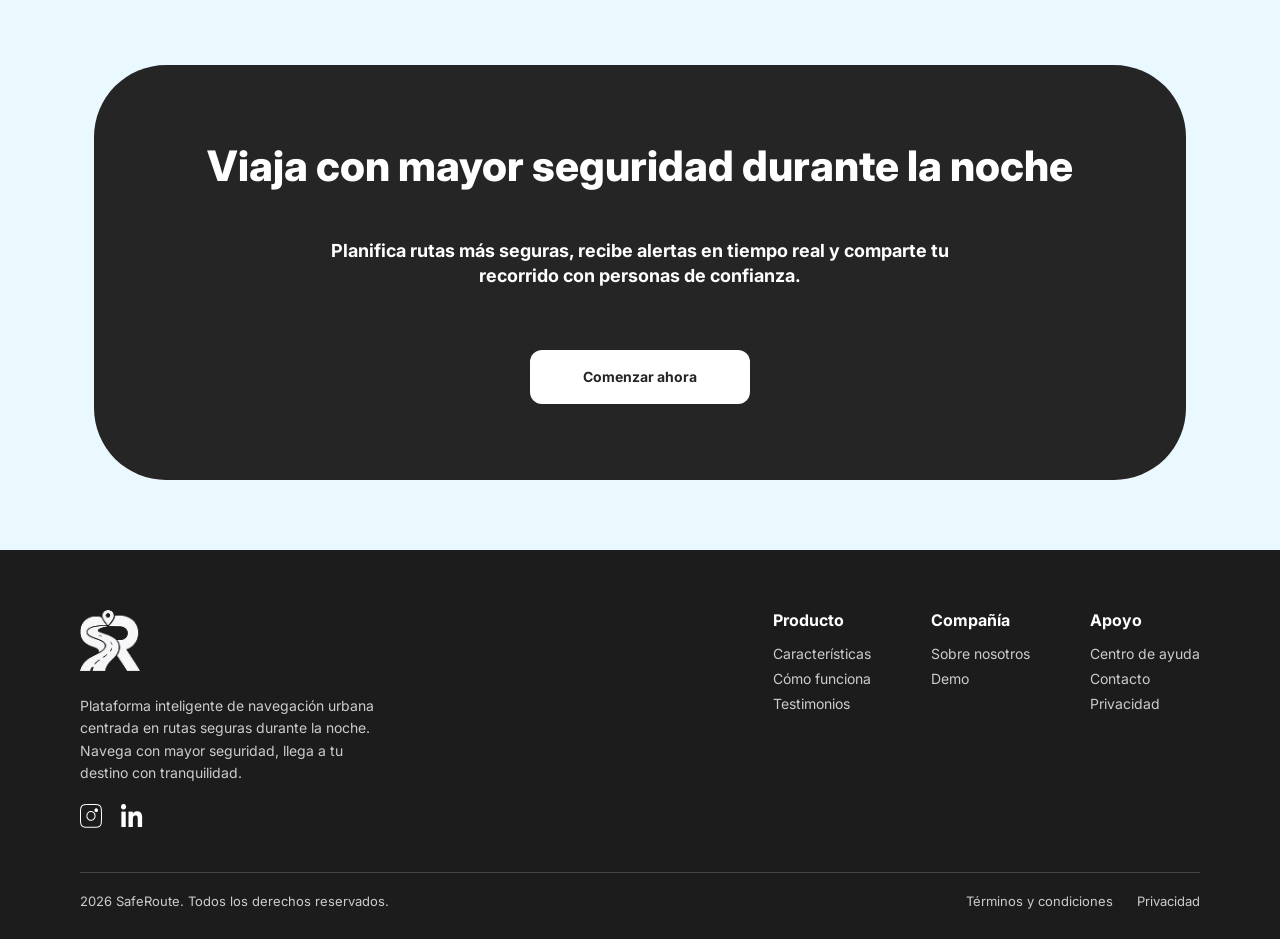
==== commit b114bcc9: "feat: fix images and icons" ====
--- a/index.html
+++ b/index.html
@@ -671,15 +671,15 @@
 
     <!-- Logo + descripción -->
     <div class="footer-brand">
-      <img src="assets/logo_dark.png" alt="SafeRoute Logo" class="footer-logo">
+      <img src="assets/images/logo_dark.png" alt="SafeRoute Logo" class="footer-logo">
       <p data-i18n="footer.description">
         Plataforma inteligente de navegación urbana centrada en rutas seguras durante la noche.
         Navega con mayor seguridad, llega a tu destino con tranquilidad.
       </p>
 
       <div class="footer-social">
-        <a href="#"><img src="assets/icon_instagram_dark.png" alt="Instagram"></a>
-        <a href="#"><img src="assets/icon_linkedin_dark.png" alt="LinkedIn"></a>
+        <a href="#"><img src="assets/icons/icon_instagram_dark.png" alt="Instagram"></a>
+        <a href="#"><img src="assets/icons/icon_linkedin_dark.png" alt="LinkedIn"></a>
       </div>
     </div>
 
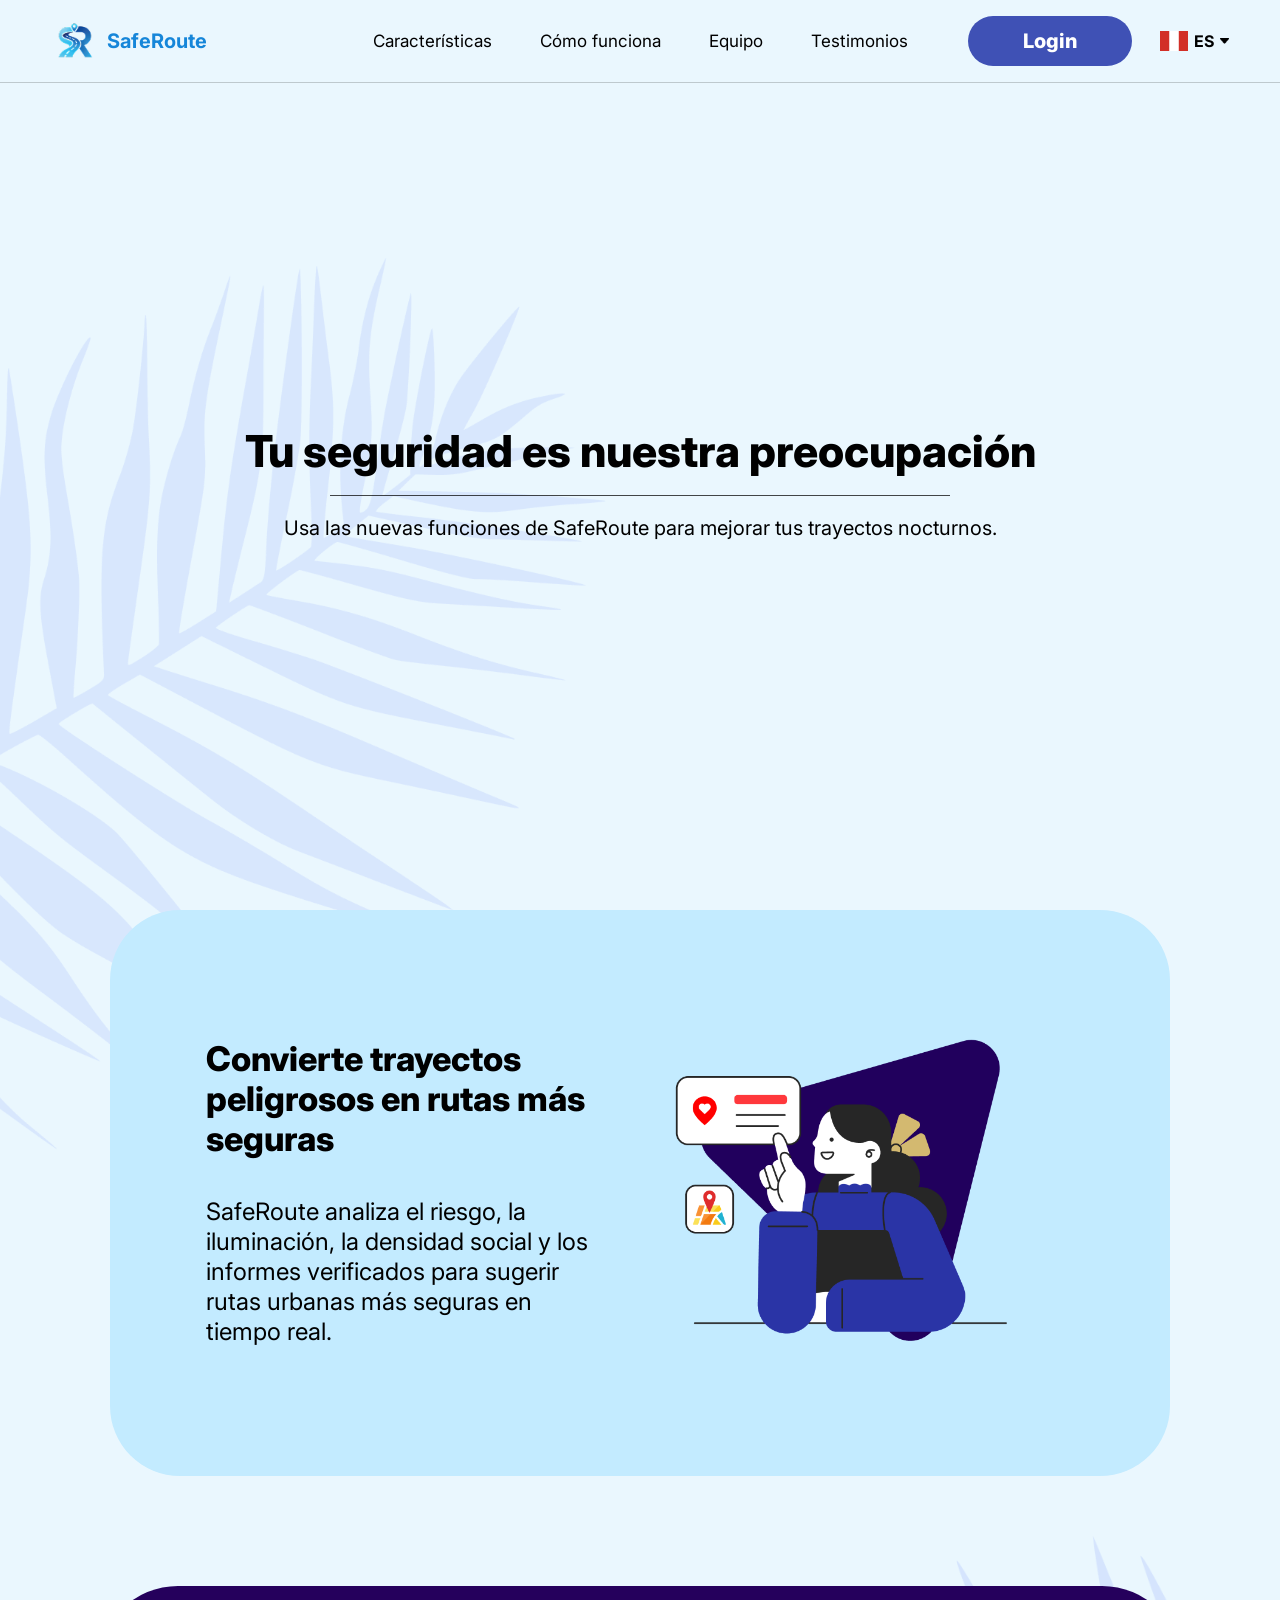
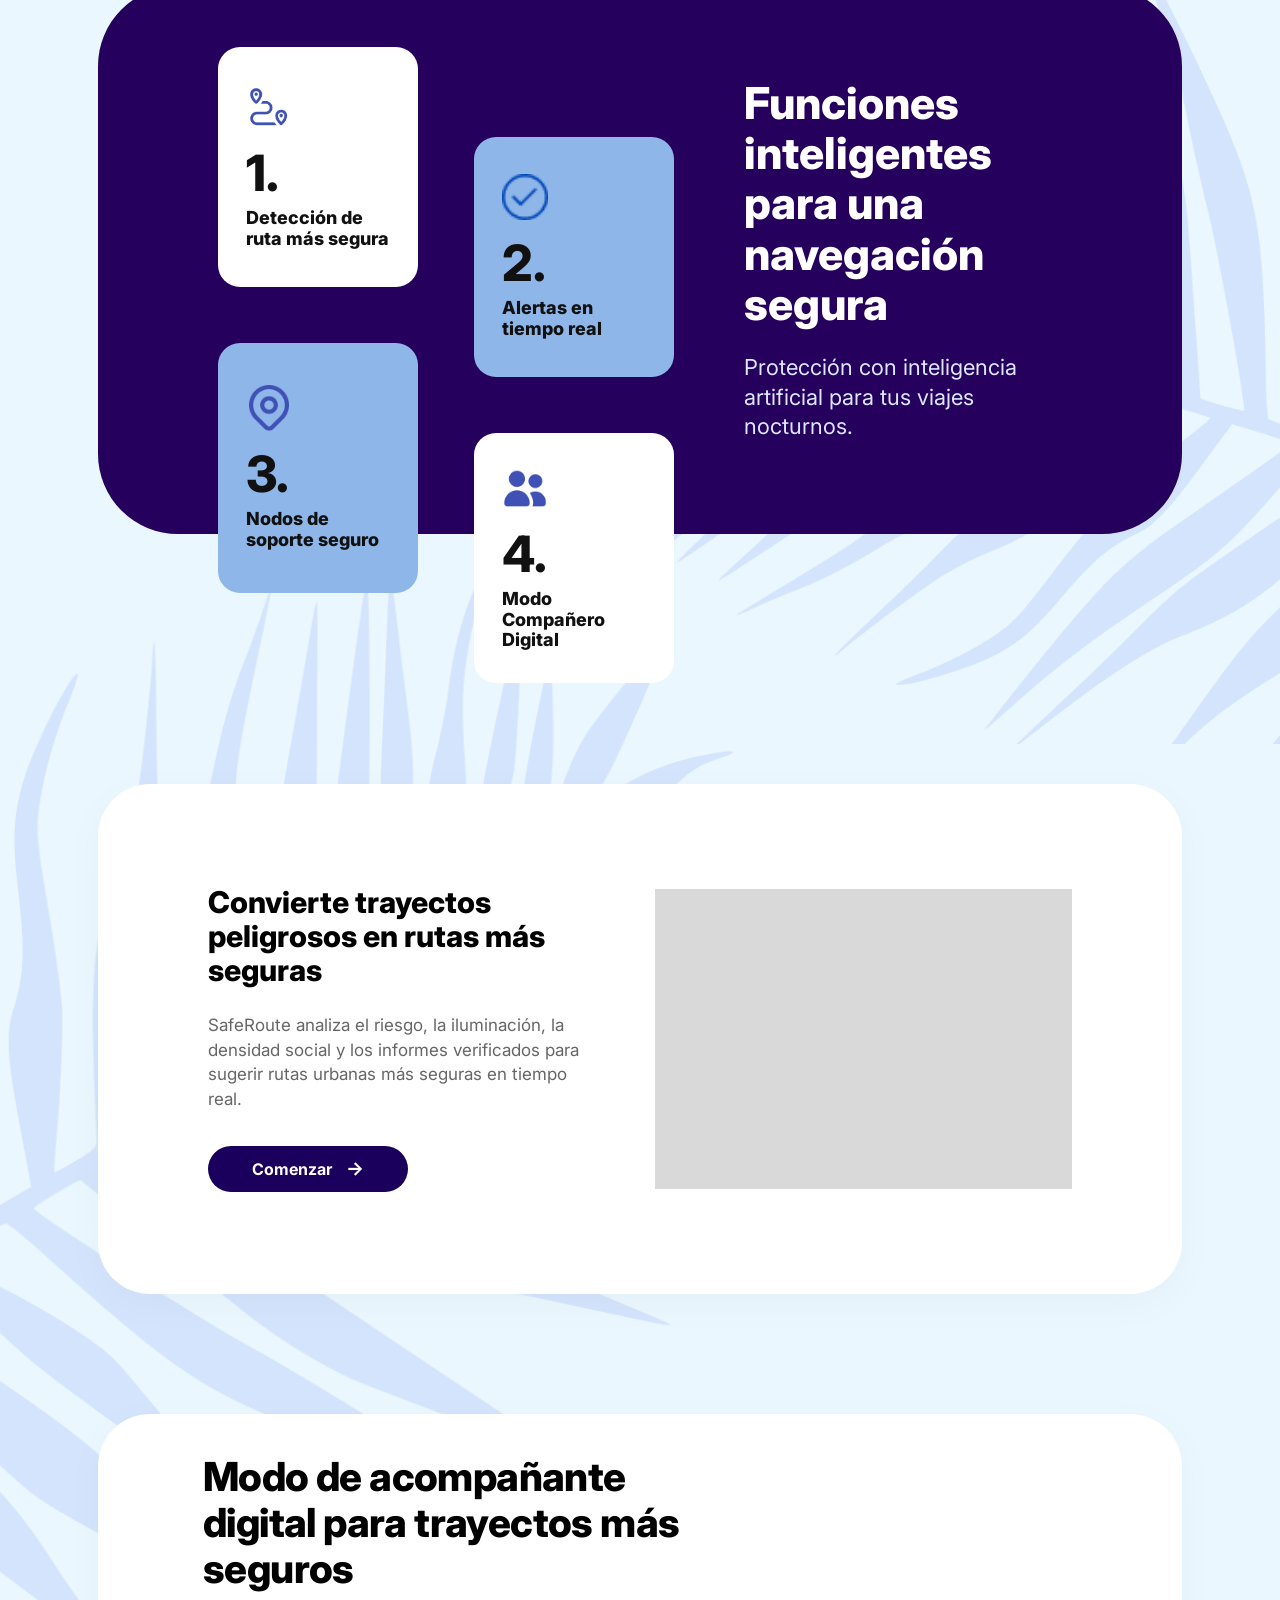
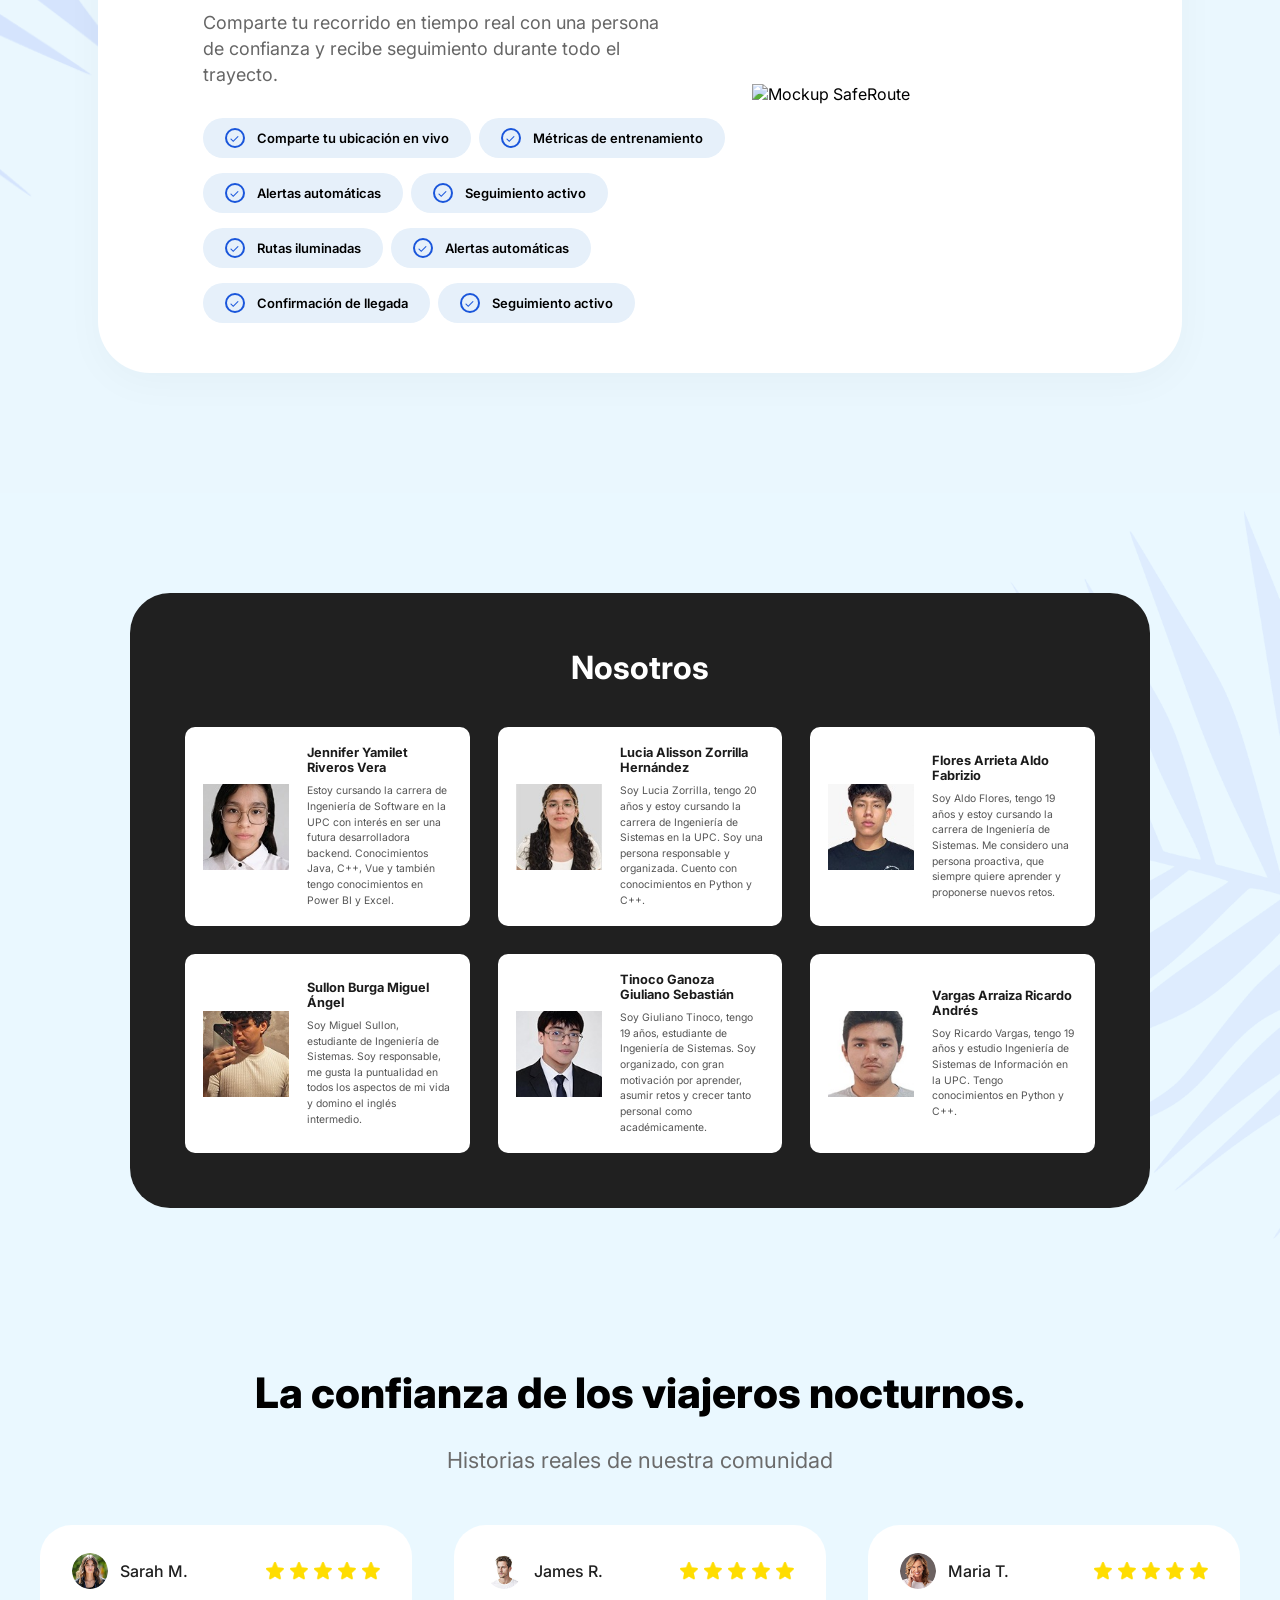
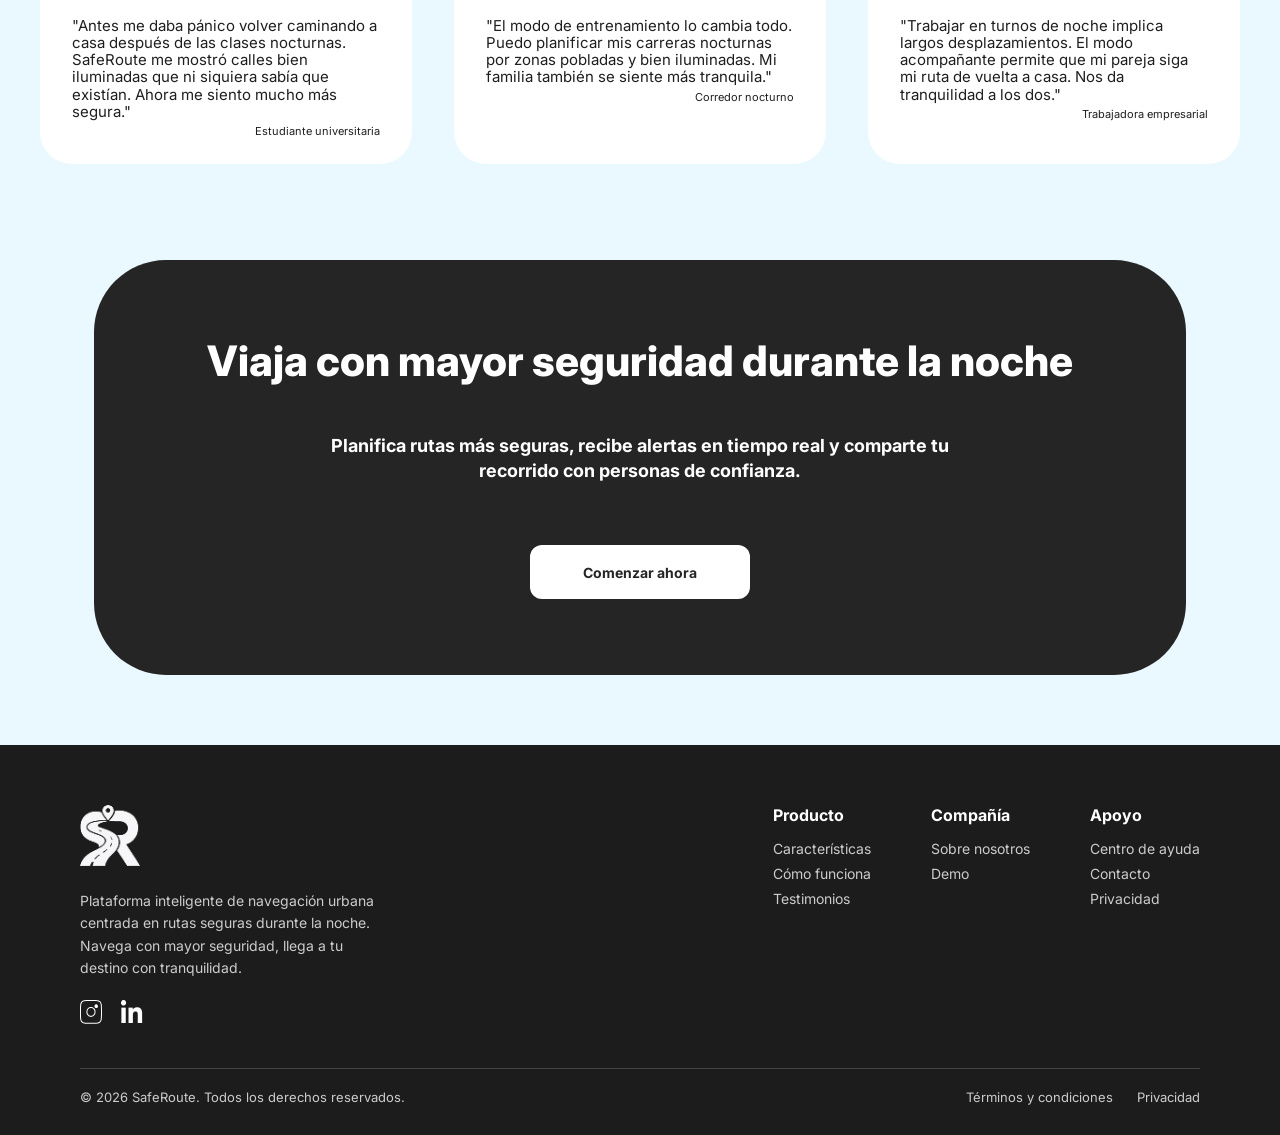
==== commit 2bdcd98d: "style: polish responsive layout and final content" ====
--- a/index.html
+++ b/index.html
@@ -14,16 +14,16 @@
   <link rel="stylesheet" href="css/aboutus.css" />
   <link rel="stylesheet" href="css/testimonials.css" />
   <link rel="stylesheet" href="css/cta.css" />
-  <link rel="stylesheet" href="css/footer.css">
+  <link rel="stylesheet" href="css/footer.css" />
   <link rel="stylesheet" href="css/responsive.css" />
 </head>
+
 <body>
-
   <header class="navbar">
     <div class="navbar__container">
-
       <a href="#home" class="navbar__logo" aria-label="SafeRoute home">
         <img src="assets/images/logo.png" alt="SafeRoute logo" />
+        <span>SafeRoute</span>
       </a>
 
       <div class="navbar__content" id="navbar-content">
@@ -124,7 +124,6 @@
           class="navbar__menu-icon"
         />
       </button>
-
     </div>
   </header>
 
@@ -135,31 +134,31 @@
         alt=""
         class="characteristics-section__palm"
       />
-    
+
       <div class="characteristics-section__header">
         <h1 class="characteristics-section__title" data-i18n="characteristics.heroTitle">
           Tu seguridad es nuestra preocupación
         </h1>
-    
+
         <div class="characteristics-section__line"></div>
-    
+
         <p class="characteristics-section__subtitle" data-i18n="characteristics.heroSubtitle">
           Usa las nuevas funciones de SafeRoute para mejorar tus trayectos nocturnos.
         </p>
       </div>
-    
+
       <div class="characteristics-card">
         <div class="characteristics-card__content">
           <h2 class="characteristics-card__title" data-i18n="characteristics.cardTitle">
             Convierte trayectos peligrosos en rutas más seguras
           </h2>
-    
+
           <p class="characteristics-card__description" data-i18n="characteristics.cardDescription">
             SafeRoute analiza el riesgo, la iluminación, la densidad social y los informes
             verificados para sugerir rutas urbanas más seguras en tiempo real.
           </p>
         </div>
-    
+
         <div class="characteristics-card__image-wrapper">
           <img
             src="assets/images/image_caracteristicas.png"
@@ -168,126 +167,117 @@
           />
         </div>
       </div>
-      
+
       <div class="smart-features">
-  <img
-    src="assets/images/Left_palm_tree.png"
-    alt=""
-    class="smart-features__palm"
-  />
-
-  <div class="smart-features__content">
-    <div class="smart-features__items">
-
-      <article class="smart-features__item smart-features__item--white">
         <img
-          src="assets/icons/deteccion_de_ruta_mas_segura.png"
-          alt="Icono de ruta segura"
-          class="smart-features__icon"
+          src="assets/images/Left_palm_tree.png"
+          alt=""
+          class="smart-features__palm"
         />
 
-        <span class="smart-features__number">1.</span>
-
-        <h3 class="smart-features__item-title" data-i18n="smartFeatures.card1">
-          Detección de<br />
-          ruta más segura
-        </h3>
-      </article>
-
-      <article class="smart-features__item smart-features__item--blue">
-        <img
-          src="assets/icons/check.png"
-          alt="Icono de alerta"
-          class="smart-features__icon"
-        />
-
-        <span class="smart-features__number">2.</span>
-
-        <h3 class="smart-features__item-title" data-i18n="smartFeatures.card2">
-          Alertas en<br />
-          tiempo real
-        </h3>
-      </article>
-
-      <article class="smart-features__item smart-features__item--blue">
-        <img
-          src="assets/icons/nodos_de_soporte_seguro.png"
-          alt="Icono de nodos de soporte"
-          class="smart-features__icon"
-        />
-
-        <span class="smart-features__number">3.</span>
-
-        <h3 class="smart-features__item-title" data-i18n="smartFeatures.card3">
-          Nodos de<br />
-          soporte seguro
-        </h3>
-      </article>
-
-      <article class="smart-features__item smart-features__item--white">
-        <img
-          src="assets/icons/modo_compañero_digital.png"
-          alt="Icono de modo compañero digital"
-          class="smart-features__icon"
-        />
-
-        <span class="smart-features__number">4.</span>
-
-        <h3 class="smart-features__item-title" data-i18n="smartFeatures.card4">
-          Modo Compañero<br />
-          Digital
-        </h3>
-      </article>
-
-    </div>
-
-    <div class="smart-features__text">
-      <h2 class="smart-features__title" data-i18n="smartFeatures.mainTitle">
-        Funciones inteligentes para una navegación segura
-      </h2>
-
-      <p class="smart-features__description" data-i18n="smartFeatures.description">
-        Protección con inteligencia artificial para tus viajes nocturnos.
-      </p>
-    </div>
-  </div>
-</div>
+        <div class="smart-features__content">
+          <div class="smart-features__items">
+            <article class="smart-features__item smart-features__item--white">
+              <img
+                src="assets/icons/deteccion_de_ruta_mas_segura.png"
+                alt="Icono de ruta segura"
+                class="smart-features__icon"
+              />
+
+              <span class="smart-features__number">1.</span>
+
+              <h3 class="smart-features__item-title" data-i18n="smartFeatures.card1">
+                Detección de<br />
+                ruta más segura
+              </h3>
+            </article>
+
+            <article class="smart-features__item smart-features__item--blue">
+              <img
+                src="assets/icons/check.png"
+                alt="Icono de alerta"
+                class="smart-features__icon"
+              />
+
+              <span class="smart-features__number">2.</span>
+
+              <h3 class="smart-features__item-title" data-i18n="smartFeatures.card2">
+                Alertas en<br />
+                tiempo real
+              </h3>
+            </article>
+
+            <article class="smart-features__item smart-features__item--blue">
+              <img
+                src="assets/icons/nodos_de_soporte_seguro.png"
+                alt="Icono de nodos de soporte"
+                class="smart-features__icon"
+              />
+
+              <span class="smart-features__number">3.</span>
+
+              <h3 class="smart-features__item-title" data-i18n="smartFeatures.card3">
+                Nodos de<br />
+                soporte seguro
+              </h3>
+            </article>
+
+            <article class="smart-features__item smart-features__item--white">
+              <img
+                src="assets/icons/modo_compañero_digital.png"
+                alt="Icono de modo compañero digital"
+                class="smart-features__icon"
+              />
+
+              <span class="smart-features__number">4.</span>
+
+              <h3 class="smart-features__item-title" data-i18n="smartFeatures.card4">
+                Modo Compañero<br />
+                Digital
+              </h3>
+            </article>
+          </div>
+
+          <div class="smart-features__text">
+            <h2 class="smart-features__title" data-i18n="smartFeatures.mainTitle">
+              Funciones inteligentes para una navegación segura
+            </h2>
+
+            <p class="smart-features__description" data-i18n="smartFeatures.description">
+              Protección con inteligencia artificial para tus viajes nocturnos.
+            </p>
+          </div>
+        </div>
+      </div>
     </section>
+
     <section id="how-it-works" class="how-it-works-section">
-      
       <img
         src="assets/images/right_palm_tree.png"
         alt=""
         class="how-it-works-section__palm"
       />
 
-      <div class="video-card">
-
+      <div class="video-card" id="demo">
         <div class="video-card__content">
-
           <h2 class="video-card__title" data-i18n="howItWorks.title">
-            Convierte trayectos<br /> peligrosos en rutas más<br /> seguras
-            
+            Convierte trayectos<br />
+            peligrosos en rutas más<br />
+            seguras
           </h2>
 
           <p class="video-card__description" data-i18n="howItWorks.description">
-            SafeRoute analiza el riesgo, la iluminación, la densidad
-            social y los informes verificados para sugerir
-            rutas urbanas más seguras en tiempo real.
+            SafeRoute analiza el riesgo, la iluminación, la densidad social y los informes
+            verificados para sugerir rutas urbanas más seguras en tiempo real.
           </p>
 
           <button class="video-card__button">
-
-            <span data-i18n="howItWorks.button"></span>
-
+            <span data-i18n="howItWorks.button">Comenzar</span>
             <span class="video-card__arrow">→</span>
-
           </button>
-
         </div>
 
         <div class="video-card__preview">
-
           <video
             class="video-card__video"
             autoplay
@@ -301,221 +291,225 @@
             />
 
             Tu navegador no soporta videos.
-
           </video>
-
-        </div>
-
-      </div>
+        </div>
+      </div>
+
       <div class="companion-card">
         <div class="companion-card__content">
           <h2 class="companion-card__title" data-i18n="howItWorks.companionTitle">
-            Modo de acompañante digital<br />para trayectos más seguros
+            Modo de acompañante digital<br />
+            para trayectos más seguros
           </h2>
-          
+
           <p class="companion-card__description" data-i18n="howItWorks.companionDescription">
-            Comparte tu recorrido en tiempo real con una persona de confianza 
+            Comparte tu recorrido en tiempo real con una persona de confianza
             y recibe seguimiento durante todo el trayecto.
           </p>
 
           <div class="companion-card__badges-grid">
-
-          <div class="companion-badge-row">
-            <div class="companion-badge">
-              <span class="companion-badge__check">✓</span>
-              <span class="companion-badge__text"data-i18n="howItWorks.badge1">Comparte tu ubicación en vivo</span>
-            </div>
-            <div class="companion-badge">
-              <span class="companion-badge__check">✓</span>
-              <span class="companion-badge__text"data-i18n="howItWorks.badge2">Métricas de entrenamiento</span>
+            <div class="companion-badge-row">
+              <div class="companion-badge">
+                <span class="companion-badge__check">✓</span>
+                <span class="companion-badge__text" data-i18n="howItWorks.badge1">
+                  Comparte tu ubicación en vivo
+                </span>
+              </div>
+
+              <div class="companion-badge">
+                <span class="companion-badge__check">✓</span>
+                <span class="companion-badge__text" data-i18n="howItWorks.badge2">
+                  Métricas de entrenamiento
+                </span>
+              </div>
+            </div>
+
+            <div class="companion-badge-row">
+              <div class="companion-badge">
+                <span class="companion-badge__check">✓</span>
+                <span class="companion-badge__text" data-i18n="howItWorks.badge3">
+                  Alertas automáticas
+                </span>
+              </div>
+
+              <div class="companion-badge">
+                <span class="companion-badge__check">✓</span>
+                <span class="companion-badge__text" data-i18n="howItWorks.badge4">
+                  Seguimiento activo
+                </span>
+              </div>
+            </div>
+
+            <div class="companion-badge-row">
+              <div class="companion-badge">
+                <span class="companion-badge__check">✓</span>
+                <span class="companion-badge__text" data-i18n="howItWorks.badge5">
+                  Rutas iluminadas
+                </span>
+              </div>
+
+              <div class="companion-badge">
+                <span class="companion-badge__check">✓</span>
+                <span class="companion-badge__text" data-i18n="howItWorks.badge6">
+                  Alertas automáticas
+                </span>
+              </div>
+            </div>
+
+            <div class="companion-badge-row">
+              <div class="companion-badge">
+                <span class="companion-badge__check">✓</span>
+                <span class="companion-badge__text" data-i18n="howItWorks.badge7">
+                  Confirmación de llegada
+                </span>
+              </div>
+
+              <div class="companion-badge">
+                <span class="companion-badge__check">✓</span>
+                <span class="companion-badge__text" data-i18n="howItWorks.badge8">
+                  Seguimiento activo
+                </span>
+              </div>
             </div>
           </div>
-
-          <div class="companion-badge-row">
-            <div class="companion-badge">
-              <span class="companion-badge__check">✓</span>
-              <span class="companion-badge__text"data-i18n="howItWorks.badge3">Alertas automáticas</span>
-            </div>
-            <div class="companion-badge">
-              <span class="companion-badge__check">✓</span>
-              <span class="companion-badge__text"data-i18n="howItWorks.badge4">Seguimiento activo</span>
-            </div>
-          </div>
-
-          <div class="companion-badge-row">
-            <div class="companion-badge">
-              <span class="companion-badge__check">✓</span>
-              <span class="companion-badge__text" data-i18n="howItWorks.badge5">Rutas iluminadas</span>
-            </div>
-            <div class="companion-badge">
-              <span class="companion-badge__check">✓</span>
-              <span class="companion-badge__text" data-i18n="howItWorks.badge6">Alertas automáticas</span>
-            </div>
-          </div>
-
-          <div class="companion-badge-row">
-            <div class="companion-badge">
-              <span class="companion-badge__check">✓</span>
-              <span class="companion-badge__text"data-i18n="howItWorks.badge7">Confirmación de llegada</span>
-            </div>
-            <div class="companion-badge">
-              <span class="companion-badge__check">✓</span>
-              <span class="companion-badge__text"data-i18n="howItWorks.badge8">Seguimiento activo</span>
-            </div>
-          </div>
-
-        </div>
-      </div>
-       <div class="companion-card__mockup">
-          <img src="assets/images/iMockup - iPhone 15 Pro Max.png" alt="Mockup SafeRoute" />
-        </div>
+        </div>
+
+        <div class="companion-card__mockup">
+          <img
+            src="assets/images/iMockup - iPhone 15 Pro Max.png"
+            alt="Mockup SafeRoute"
+          />
+        </div>
+      </div>
     </section>
 
     <section id="team" class="aboutus">
-
-  <img
-    src="assets/images/Left_palm_tree.png"
-    alt=""
-    class="aboutus__palm"
-  />
-
-  <div class="aboutus__container">
-
-    <h2 class="aboutus__title" data-i18n="aboutus.title">
-      Nosotros
-    </h2>
-
-    <div class="aboutus__grid">
-
-      
-      <article class="aboutus__card">
-        <img
-          src="assets/images/image_jennifer.jpg"
-          alt="Jennifer"
-          class="aboutus__photo"
-        />
-
-        <div class="aboutus__content">
-          <h3 class="aboutus__name" data-i18n="aboutus.jenniferName">
-            Jennifer Yamilet Riveros Vera
-          </h3>
-
-          <p class="aboutus__description" data-i18n="aboutus.jenniferDescription">
-            Estoy cursando la carrera de Ingeniería de Software en la UPC con interés en ser una futura desarrolladora backend. Conocimientos Java, C ++, Vue y también tengo conocimientos en Power Bi y Excel.
-          </p>
-        </div>
-      </article>
-
-
-      
-      <article class="aboutus__card">
-        <img
-          src="assets/images/image_lucia.jpg"
-          alt="Lucia"
-          class="aboutus__photo"
-        />
-
-        <div class="aboutus__content">
-          <h3 class="aboutus__name" data-i18n="aboutus.luciaName">
-            Lucia Alisson Zerón Hernández
-          </h3>
-
-          <p class="aboutus__description" data-i18n="aboutus.luciaDescription">
-            Soy Lucia Zorrilla, tengo 20 años y estoy cursando la carrera de Ingeniería de Sistemas en la UPC. Soy una persona responsable, proactiva y con gran interés por la tecnología. Además, cuento con conocimientos en programación y manejo de lenguajes como Python y C++
-          </p>
-        </div>
-      </article>
-
-
-      
-      <article class="aboutus__card">
-        <img
-          src="assets/images/image_aldo.jpg"
-          alt="Aldo"
-          class="aboutus__photo"
-        />
-
-        <div class="aboutus__content">
-          <h3 class="aboutus__name" data-i18n="aboutus.aldoName">
-            Flores Arrieta Aldo Fabrizio
-          </h3>
-
-          <p class="aboutus__description" data-i18n="aboutus.aldoDescription">
-            Soy Aldo Flores, tengo 19 años y estoy cursando la carrera de Ingenieria de Sistemas. Me considero una persona proactiva, que siempre quiere aprender vh y proponerse nuevos retos. 
-          </p>
-        </div>
-      </article>
-
-
-      
-      <article class="aboutus__card">
-        <img
-          src="assets/images/image_miguel.jpg"
-          alt="Miguel"
-          class="aboutus__photo"
-        />
-
-        <div class="aboutus__content">
-          <h3 class="aboutus__name" data-i18n="aboutus.miguelName">
-            Sullon Burga Miguel Ángel
-          </h3>
-
-          <p class="aboutus__description" data-i18n="aboutus.miguelDescription">
-            Soy Miguel Sullon, estudiante de ingeniería de Sistemas. Soy responsable, me gusta la puntualidad en todos los aspectos de mi vida y domino el ingles intermedio.
-          </p>
-        </div>
-      </article>
-
-
-      
-      <article class="aboutus__card">
-        <img
-          src="assets/images/image_guliano.jpg"
-          alt="Giuliano"
-          class="aboutus__photo"
-        />
-
-        <div class="aboutus__content">
-          <h3 class="aboutus__name" data-i18n="aboutus.giulianoName">
-            Tinoco Ganoza Giuliano Sebastián
-          </h3>
-
-          <p class="aboutus__description" data-i18n="aboutus.giulianoDescription">
-            Soy Giuliano Tinoco, tengo 19 años, estudiante de Ingeniería de Sistemas. Soy organizado, con gran motivación por aprender, asumir retos y crecer tanto personal como académicamente.
-          </p>
-        </div>
-      </article>
-
-
-      
-      <article class="aboutus__card">
-        <img
-          src="assets/images/image_ricardovargas.jpg"
-          alt="Ricardo"
-          class="aboutus__photo"
-        />
-
-        <div class="aboutus__content">
-          <h3 class="aboutus__name" data-i18n="aboutus.ricardoName">
-            Vargas Arraiza Ricardo Andrés
-          </h3>
-
-          <p class="aboutus__description" data-i18n="aboutus.ricardoDescription">
-            Soy Ricardo Vargas, tengo 19 años y estudio Ingeniería de Sistemas de Información en la UPC. Tengo conocimientos en Python y C++,
-          </p>
-        </div>
-      </article>
-
-    </div>
-
-  </div>
-
-</section>
-
-        <section id="testimonials" class="testimonials">
-          <div class="testimonials__container">
-
-          <div class="testimonials__header">
+      <img
+        src="assets/images/Left_palm_tree.png"
+        alt=""
+        class="aboutus__palm"
+      />
+
+      <div class="aboutus__container">
+        <h2 class="aboutus__title" data-i18n="aboutus.title">
+          Nosotros
+        </h2>
+
+        <div class="aboutus__grid">
+          <article class="aboutus__card">
+            <img
+              src="assets/images/image_jennifer.jpg"
+              alt="Jennifer"
+              class="aboutus__photo"
+            />
+
+            <div class="aboutus__content">
+              <h3 class="aboutus__name" data-i18n="aboutus.jenniferName">
+                Jennifer Yamilet Riveros Vera
+              </h3>
+
+              <p class="aboutus__description" data-i18n="aboutus.jenniferDescription">
+                Estoy cursando la carrera de Ingeniería de Software en la UPC con interés en ser una futura desarrolladora backend. Conocimientos Java, C++, Vue y también tengo conocimientos en Power BI y Excel.
+              </p>
+            </div>
+          </article>
+
+          <article class="aboutus__card">
+            <img
+              src="assets/images/image_lucia.jpg"
+              alt="Lucia"
+              class="aboutus__photo"
+            />
+
+            <div class="aboutus__content">
+              <h3 class="aboutus__name" data-i18n="aboutus.luciaName">
+                Lucia Alisson Zorrilla Hernández
+              </h3>
+
+              <p class="aboutus__description" data-i18n="aboutus.luciaDescription">
+                Soy Lucia Zorrilla, tengo 20 años y estoy cursando la carrera de Ingeniería de Sistemas en la UPC. Soy una persona responsable y organizada. Cuento con conocimientos en Python y C++.
+              </p>
+            </div>
+          </article>
+
+          <article class="aboutus__card">
+            <img
+              src="assets/images/image_aldo.jpg"
+              alt="Aldo"
+              class="aboutus__photo"
+            />
+
+            <div class="aboutus__content">
+              <h3 class="aboutus__name" data-i18n="aboutus.aldoName">
+                Flores Arrieta Aldo Fabrizio
+              </h3>
+
+              <p class="aboutus__description" data-i18n="aboutus.aldoDescription">
+                Soy Aldo Flores, tengo 19 años y estoy cursando la carrera de Ingeniería de Sistemas. Me considero una persona proactiva, que siempre quiere aprender y proponerse nuevos retos.
+              </p>
+            </div>
+          </article>
+
+          <article class="aboutus__card">
+            <img
+              src="assets/images/image_miguel.jpg"
+              alt="Miguel"
+              class="aboutus__photo"
+            />
+
+            <div class="aboutus__content">
+              <h3 class="aboutus__name" data-i18n="aboutus.miguelName">
+                Sullon Burga Miguel Ángel
+              </h3>
+
+              <p class="aboutus__description" data-i18n="aboutus.miguelDescription">
+                Soy Miguel Sullon, estudiante de Ingeniería de Sistemas. Soy responsable, me gusta la puntualidad en todos los aspectos de mi vida y domino el inglés intermedio.
+              </p>
+            </div>
+          </article>
+
+          <article class="aboutus__card">
+            <img
+              src="assets/images/image_guliano.jpg"
+              alt="Giuliano"
+              class="aboutus__photo"
+            />
+
+            <div class="aboutus__content">
+              <h3 class="aboutus__name" data-i18n="aboutus.giulianoName">
+                Tinoco Ganoza Giuliano Sebastián
+              </h3>
+
+              <p class="aboutus__description" data-i18n="aboutus.giulianoDescription">
+                Soy Giuliano Tinoco, tengo 19 años, estudiante de Ingeniería de Sistemas. Soy organizado, con gran motivación por aprender, asumir retos y crecer tanto personal como académicamente.
+              </p>
+            </div>
+          </article>
+
+          <article class="aboutus__card">
+            <img
+              src="assets/images/image_ricardovargas.jpg"
+              alt="Ricardo"
+              class="aboutus__photo"
+            />
+
+            <div class="aboutus__content">
+              <h3 class="aboutus__name" data-i18n="aboutus.ricardoName">
+                Vargas Arraiza Ricardo Andrés
+              </h3>
+
+              <p class="aboutus__description" data-i18n="aboutus.ricardoDescription">
+                Soy Ricardo Vargas, tengo 19 años y estudio Ingeniería de Sistemas de Información en la UPC. Tengo conocimientos en Python y C++.
+              </p>
+            </div>
+          </article>
+        </div>
+      </div>
+    </section>
+
+    <section id="testimonials" class="testimonials">
+      <div class="testimonials__container">
+        <div class="testimonials__header">
           <h2 class="testimonials__title" data-i18n="testimonials.title">
             La confianza de los viajeros nocturnos.
           </h2>
@@ -526,7 +520,6 @@
         </div>
 
         <div class="testimonials__cards">
-
           <article class="testimonial-card">
             <div class="testimonial-card__top">
               <div class="testimonial-card__user">
@@ -628,98 +621,85 @@
               Trabajadora empresarial
             </p>
           </article>
-
-        </div>
-
+        </div>
       </div>
     </section>
 
-<section id="cta" class="cta"> 
-
-  <div class="cta__container"> 
-
- 
-
-    <h2 class="cta__title" data-i18n="cta.title"> 
-
-      Viaja con mayor seguridad durante la noche 
-
-    </h2> 
-
- 
-
-    <p class="cta__description" data-i18n="cta.description"> 
-
-      Planifica rutas más seguras, recibe alertas en tiempo real y comparte tu recorrido con personas de confianza. 
-
-    </p> 
-
- 
-
-    <a href="#login" class="cta__button" data-i18n="cta.button"> 
-
-      Comenzar ahora 
-
-    </a> 
- 
-  </div> 
-
-</section>
-
-<footer class="footer">
-  <div class="footer-container">
-
-    <!-- Logo + descripción -->
-    <div class="footer-brand">
-      <img src="assets/images/logo_dark.png" alt="SafeRoute Logo" class="footer-logo">
-      <p data-i18n="footer.description">
-        Plataforma inteligente de navegación urbana centrada en rutas seguras durante la noche.
-        Navega con mayor seguridad, llega a tu destino con tranquilidad.
-      </p>
-
-      <div class="footer-social">
-        <a href="#"><img src="assets/icons/icon_instagram_dark.png" alt="Instagram"></a>
-        <a href="#"><img src="assets/icons/icon_linkedin_dark.png" alt="LinkedIn"></a>
-      </div>
-    </div>
-
-    <!-- Links -->
-    <div class="footer-links">
-
-      <div>
-        <h4 data-i18n="footer.product">Producto</h4>
-        <a href="#" data-i18n="footer.features">Características</a>
-        <a href="#" data-i18n="footer.how">Cómo funciona</a>
-        <a href="#" data-i18n="footer.testimonials">Testimonios</a>
-      </div>
-
-      <div>
-        <h4 data-i18n="footer.company">Compañía</h4>
-        <a href="#" data-i18n="footer.about">Sobre nosotros</a>
-        <a href="#" data-i18n="footer.demo">Demo</a>
-      </div>
-
-      <div>
-        <h4 data-i18n="footer.support">Apoyo</h4>
-        <a href="#" data-i18n="footer.help">Centro de ayuda</a>
-        <a href="#" data-i18n="footer.contact">Contacto</a>
-        <a href="#" data-i18n="footer.privacy">Privacidad</a>
-      </div>
-
-    </div>
-  </div>
-
-  <!-- Línea inferior -->
-  <div class="footer-bottom">
-    <p data-i18n="footer.copy">2026 SafeRoute. Todos los derechos reservados.</p>
-
-    <div>
-      <a href="#" data-i18n="footer.terms">Términos y condiciones</a>
-      <a href="#" data-i18n="footer.privacy">Privacidad</a>
-    </div>
-  </div>
-</footer>
-
+    <section id="cta" class="cta">
+      <div class="cta__container">
+        <h2 class="cta__title" data-i18n="cta.title">
+          Viaja con mayor seguridad durante la noche
+        </h2>
+
+        <p class="cta__description" data-i18n="cta.description">
+          Planifica rutas más seguras, recibe alertas en tiempo real y comparte tu recorrido con personas de confianza.
+        </p>
+
+        <a href="#login" class="cta__button" data-i18n="cta.button">
+          Comenzar ahora
+        </a>
+      </div>
+    </section>
+
+    <footer class="footer">
+      <div class="footer-container">
+        <div class="footer-brand">
+          <img
+            src="assets/images/logo_dark.png"
+            alt="SafeRoute Logo"
+            class="footer-logo"
+          />
+
+          <p data-i18n="footer.description">
+            Plataforma inteligente de navegación urbana centrada en rutas seguras durante la noche.
+            Navega con mayor seguridad, llega a tu destino con tranquilidad.
+          </p>
+
+          <div class="footer-social">
+            <a href="#instagram">
+              <img src="assets/icons/icon_instagram_dark.png" alt="Instagram" />
+            </a>
+
+            <a href="#linkedin">
+              <img src="assets/icons/icon_linkedin_dark.png" alt="LinkedIn" />
+            </a>
+          </div>
+        </div>
+
+        <div class="footer-links">
+          <div>
+            <h4 data-i18n="footer.product">Producto</h4>
+            <a href="#features" data-i18n="footer.features">Características</a>
+            <a href="#how-it-works" data-i18n="footer.how">Cómo funciona</a>
+            <a href="#testimonials" data-i18n="footer.testimonials">Testimonios</a>
+          </div>
+
+          <div>
+            <h4 data-i18n="footer.company">Compañía</h4>
+            <a href="#team" data-i18n="footer.about">Sobre nosotros</a>
+            <a href="#demo" data-i18n="footer.demo">Demo</a>
+          </div>
+
+          <div>
+            <h4 data-i18n="footer.support">Apoyo</h4>
+            <a href="#help" data-i18n="footer.help">Centro de ayuda</a>
+            <a href="#contact" data-i18n="footer.contact">Contacto</a>
+            <a href="#privacy" data-i18n="footer.privacy">Privacidad</a>
+          </div>
+        </div>
+      </div>
+
+      <div class="footer-bottom">
+        <p data-i18n="footer.copy">
+           © 2026 SafeRoute. Todos los derechos reservados.
+        </p>
+
+        <div>
+          <a href="#terms" data-i18n="footer.terms">Términos y condiciones</a>
+          <a href="#privacy" data-i18n="footer.privacy">Privacidad</a>
+        </div>
+      </div>
+    </footer>
   </main>
 
   <script src="js/navbar.js"></script>
--- a/css/navbar.css
+++ b/css/navbar.css
@@ -23,8 +23,13 @@
   align-items: center;
   justify-content: center;
   z-index: 2;
+  gap: 8px;
 }
 
+.navbar-logo span {
+  font-weight: 600;
+  font-size: 1.1rem;
+}
 .navbar__logo img {
   width: 48px;
   height: 48px;
--- a/css/characteristics.css
+++ b/css/characteristics.css
@@ -1,19 +1,19 @@
 .characteristics-section {
   position: relative;
-  min-height: 1080px;
-  padding: 240px 24px 100px;
+  min-height: auto;
+  padding: 0 24px 90px;
   background-color: #eaf7fe;
   overflow: hidden;
 }
 
 .characteristics-section__palm {
   position: absolute;
-  width: 760px;
-  max-width: 58vw;
+  width: 720px;
+  max-width: 52vw;
   height: auto;
-  left: -55px;
-  top: 150px;
-  opacity: 1;
+  left: -60px;
+  top: 160px;
+  opacity: 0.85;
   z-index: 0;
   pointer-events: none;
 }
@@ -22,12 +22,18 @@
   position: relative;
   z-index: 1;
   max-width: 1120px;
-  margin: 0 auto 135px;
+  min-height: calc(100vh - 88px);
+  margin: 0 auto;
+  display: flex;
+  flex-direction: column;
+  justify-content: center;
+  align-items: center;
+  transform: translateY(-20px);
   text-align: center;
 }
 
 .characteristics-section__title {
-  font-size: 48px;
+  font-size: 44px;
   font-weight: 800;
   line-height: 1.18;
   color: #000000;
@@ -37,7 +43,7 @@
   width: 620px;
   max-width: 76%;
   height: 1px;
-  margin: 18px auto 18px;
+  margin: 18px auto;
   background-color: rgba(0, 0, 0, 0.72);
 }
 
@@ -51,25 +57,25 @@
 .characteristics-card {
   position: relative;
   z-index: 1;
-  width: min(1500px, 88%);
-  min-height: 510px;
+  width: min(1420px, 86%);
+  min-height: 520px;
   margin: 0 auto;
-  padding: 72px 120px;
+  padding: 70px 96px;
   background-color: #c3ebff;
-  border-radius: 80px;
+  border-radius: 70px;
   display: grid;
   grid-template-columns: 0.95fr 1.05fr;
   align-items: center;
-  gap: 70px;
+  gap: 56px;
 }
 
 .characteristics-card__content {
-  max-width: 560px;
+  max-width: 540px;
 }
 
 .characteristics-card__title {
-  max-width: 540px;
-  margin-bottom: 64px;
+  max-width: 520px;
+  margin-bottom: 38px;
   font-size: 34px;
   font-weight: 800;
   line-height: 1.18;
@@ -77,10 +83,10 @@
 }
 
 .characteristics-card__description {
-  max-width: 560px;
-  font-size: 27px;
+  max-width: 540px;
+  font-size: 24px;
   font-weight: 400;
-  line-height: 1.22;
+  line-height: 1.25;
   color: #000000;
 }
 
--- a/css/responsive.css
+++ b/css/responsive.css
@@ -1,3 +1,32 @@
+html,
+body {
+  max-width: 100%;
+  overflow-x: hidden;
+}
+
+#features,
+#how-it-works,
+#team,
+#testimonials,
+#cta,
+#demo {
+  scroll-margin-top: 96px;
+}
+
+/* NAVBAR */
+
+.navbar__logo {
+  display: flex;
+  align-items: center;
+  gap: 8px;
+}
+
+.navbar__logo span {
+  color: #1686d9;
+  font-size: 20px;
+  font-weight: 700;
+}
+
 @media (max-width: 1200px) {
   .navbar__container {
     width: 92%;
@@ -28,9 +57,13 @@
     height: 44px;
   }
 
+  .navbar__logo span {
+    font-size: 18px;
+  }
+
   .navbar__toggle {
     display: flex;
-    z-index: 3;
+    z-index: 5;
   }
 
   .navbar__content {
@@ -45,6 +78,7 @@
     flex-direction: column;
     align-items: center;
     gap: 22px;
+    z-index: 4;
   }
 
   .navbar__content--active {
@@ -79,6 +113,15 @@
     width: 90%;
   }
 
+  .navbar__logo img {
+    width: 40px;
+    height: 40px;
+  }
+
+  .navbar__logo span {
+    font-size: 17px;
+  }
+
   .navbar__link {
     font-size: 15px;
   }
@@ -88,15 +131,23 @@
   }
 }
 
+/* CHARACTERISTICS */
+
 @media (max-width: 1200px) {
   .characteristics-section {
-    padding-top: 190px;
+    padding: 0 24px 80px;
   }
 
   .characteristics-section__palm {
-    width: 650px;
+    width: 620px;
+    max-width: 55vw;
     left: -120px;
-    top: 130px;
+    top: 145px;
+  }
+
+  .characteristics-section__header {
+    min-height: calc(100vh - 88px);
+    transform: translateY(-10px);
   }
 
   .characteristics-section__title {
@@ -105,34 +156,42 @@
 
   .characteristics-card {
     width: 90%;
-    padding: 64px 80px;
-    gap: 48px;
+    min-height: 470px;
+    padding: 58px 72px;
+    gap: 42px;
+    border-radius: 58px;
   }
 
   .characteristics-card__title {
+    margin-bottom: 28px;
     font-size: 30px;
   }
 
   .characteristics-card__description {
-    font-size: 23px;
+    font-size: 21px;
+  }
+
+  .characteristics-card__image {
+    width: min(450px, 100%);
   }
 }
 
 @media (max-width: 900px) {
   .characteristics-section {
-    min-height: auto;
-    padding: 150px 20px 70px;
+    padding: 0 20px 65px;
   }
 
   .characteristics-section__palm {
-    width: 560px;
+    width: 520px;
     max-width: 90vw;
-    left: -190px;
-    top: 90px;
+    left: -170px;
+    top: 130px;
+    opacity: 0.72;
   }
 
   .characteristics-section__header {
-    margin-bottom: 70px;
+    min-height: calc(100vh - 76px);
+    transform: translateY(-8px);
   }
 
   .characteristics-section__title {
@@ -152,9 +211,9 @@
     width: 92%;
     min-height: auto;
     padding: 46px 32px;
-    border-radius: 46px;
+    border-radius: 42px;
     grid-template-columns: 1fr;
-    gap: 36px;
+    gap: 34px;
     text-align: center;
   }
 
@@ -164,29 +223,35 @@
 
   .characteristics-card__title {
     max-width: 100%;
-    margin-bottom: 28px;
+    margin-bottom: 22px;
     font-size: 25px;
   }
 
   .characteristics-card__description {
     max-width: 100%;
-    font-size: 18px;
+    font-size: 17px;
   }
 
   .characteristics-card__image {
-    width: min(360px, 100%);
+    width: min(340px, 100%);
   }
 }
 
 @media (max-width: 480px) {
   .characteristics-section {
-    padding: 135px 16px 56px;
+    padding: 0 16px 56px;
   }
 
   .characteristics-section__palm {
-    width: 440px;
-    left: -180px;
-    top: 80px;
+    width: 420px;
+    left: -175px;
+    top: 125px;
+    opacity: 0.65;
+  }
+
+  .characteristics-section__header {
+    min-height: calc(100vh - 76px);
+    transform: translateY(-4px);
   }
 
   .characteristics-section__title {
@@ -194,503 +259,656 @@
   }
 
   .characteristics-section__subtitle {
-    font-size: 15px;
+    font-size: 14px;
   }
 
   .characteristics-card {
     width: 94%;
-    padding: 38px 24px;
+    padding: 36px 22px;
+    border-radius: 32px;
+    gap: 26px;
+  }
+
+  .characteristics-card__title {
+    font-size: 21px;
+    margin-bottom: 18px;
+  }
+
+  .characteristics-card__description {
+    font-size: 15px;
+  }
+
+  .characteristics-card__image {
+    width: min(280px, 100%);
+  }
+}
+
+/* SMART FEATURES */
+
+@media (max-width: 1200px) {
+  .smart-features {
+    width: 90%;
+    margin: 90px auto 110px;
+  }
+
+  .smart-features__content {
+    padding: 60px 70px;
+    gap: 48px;
+  }
+
+  .smart-features__items {
+    grid-template-columns: repeat(2, 180px);
+    gap: 42px;
+  }
+
+  .smart-features__title {
+    font-size: 38px;
+  }
+
+  .smart-features__description {
+    font-size: 20px;
+  }
+}
+
+@media (max-width: 900px) {
+  .smart-features {
+    width: 92%;
+    margin: 70px auto 80px;
+  }
+
+  .smart-features__palm {
+    width: 560px;
+    right: -220px;
+    top: -20px;
+    opacity: 0.45;
+  }
+
+  .smart-features__content {
+    grid-template-columns: 1fr;
+    padding: 52px 28px;
+    border-radius: 46px;
+    gap: 36px;
+    overflow: hidden;
+  }
+
+  .smart-features__text {
+    order: -1;
+    text-align: center;
+    max-width: 100%;
+    margin: 0 auto;
+  }
+
+  .smart-features__description {
+    max-width: 100%;
+  }
+
+  .smart-features__items {
+    width: 100%;
+    max-width: 100%;
+    grid-template-columns: repeat(2, minmax(0, 1fr));
+    gap: 18px;
+  }
+
+  .smart-features__item {
+    transform: none !important;
+    min-height: 190px;
+    padding: 24px 18px;
+    border-radius: 22px;
+  }
+
+  .smart-features__icon {
+    width: 40px;
+    height: 40px;
+  }
+
+  .smart-features__number {
+    font-size: 42px;
+  }
+
+  .smart-features__item-title {
+    font-size: 16px;
+  }
+}
+
+@media (max-width: 480px) {
+  .smart-features {
+    width: 94%;
+    margin: 56px auto 64px;
+  }
+
+  .smart-features__palm {
+    width: 420px;
+    right: -190px;
+    top: 40px;
+    opacity: 0.35;
+  }
+
+  .smart-features__content {
+    padding: 42px 18px;
     border-radius: 36px;
-  }
-
-  .characteristics-card__title {
-    font-size: 22px;
-  }
-
-  .characteristics-card__description {
+    gap: 30px;
+  }
+
+  .smart-features__items {
+    grid-template-columns: repeat(2, minmax(0, 1fr));
+    gap: 14px;
+  }
+
+  .smart-features__item {
+    min-height: 165px;
+    padding: 18px 14px;
+  }
+
+  .smart-features__icon {
+    width: 34px;
+    height: 34px;
+    margin-bottom: 12px;
+  }
+
+  .smart-features__number {
+    font-size: 36px;
+  }
+
+  .smart-features__item-title {
+    font-size: 13px;
+  }
+
+  .smart-features__title {
+    font-size: 25px;
+  }
+
+  .smart-features__description {
+    font-size: 14px;
+  }
+}
+
+/* HOW IT WORKS */
+
+@media (max-width: 1200px) {
+  .how-it-works-section {
+    padding: 40px 24px 90px;
+  }
+
+  .how-it-works-section__palm {
+    width: 700px;
+    left: -170px;
+    top: -60px;
+  }
+
+  .video-card {
+    width: 90%;
+    min-height: auto;
+    padding: 60px 70px;
+    gap: 50px;
+  }
+
+  .video-card__title {
+    font-size: 34px;
+  }
+
+  .video-card__description {
+    font-size: 18px;
+  }
+
+  .video-card__preview {
+    width: 100%;
+    height: auto;
+    background: transparent;
+    padding: 0;
+    overflow: hidden;
+  }
+
+  .video-card__preview video {
+    display: block;
+    width: 100%;
+    height: auto;
+    object-fit: contain;
+  }
+}
+
+@media (max-width: 900px) {
+  .how-it-works-section {
+    padding: 30px 18px 70px;
+  }
+
+  .how-it-works-section__palm {
+    width: 620px;
+    left: -220px;
+    top: 140px;
+    opacity: 0.8;
+  }
+
+  .video-card {
+    width: 92%;
+    padding: 50px 36px;
+    grid-template-columns: 1fr;
+    gap: 40px;
+    border-radius: 42px;
+    text-align: center;
+  }
+
+  .video-card__content {
+    max-width: 100%;
+    display: flex;
+    flex-direction: column;
+    align-items: center;
+  }
+
+  .video-card__title {
+    font-size: 30px;
+    line-height: 1.2;
+    margin-bottom: 24px;
+  }
+
+  .video-card__description {
     font-size: 16px;
-  }
-}
-
-@media (max-width:1200px){
-.how-it-works-section{
-padding:40px 24px 90px;
-}
-
-.how-it-works-section__palm{
-width:700px;
-left:-170px;
-top:-60px;
-}
-
-.video-card{
-width:90%;
-min-height:auto;
-padding:60px 70px;
-gap:50px;
-}
-
-.video-card__title{
-font-size:34px;
-}
-
-.video-card__description{
-font-size:18px;
-}
-
-.video-card__preview{
-width:100%;
-height:auto;
-background:transparent;
-padding:0;
-overflow:hidden;
-}
-
-.video-card__preview video{
-display:block;
-width:100%;
-height:auto;
-object-fit:contain;
-}
-}
-
-@media (max-width:900px){
-.how-it-works-section{
-padding:30px 18px 70px;
-}
-
-.how-it-works-section__palm{
-width:620px;
-left:-220px;
-top:140px;
-opacity:.8;
-}
-
-.video-card{
-width:92%;
-padding:50px 36px;
-grid-template-columns:1fr;
-gap:40px;
-border-radius:42px;
-text-align:center;
-}
-
-.video-card__content{
-max-width:100%;
-display:flex;
-flex-direction:column;
-align-items:center;
-}
-
-.video-card__title{
-font-size:30px;
-line-height:1.2;
-margin-bottom:24px;
-}
-
-.video-card__description{
-font-size:16px;
-max-width:100%;
-margin-bottom:28px;
-}
-
-.video-card__button{
-margin:0 auto;
-}
-
-.video-card__preview{
-width:100%;
-height:auto;
-background:transparent;
-padding:0;
-overflow:hidden;
-}
-
-.video-card__preview video{
-display:block;
-width:100%;
-height:auto;
-object-fit:contain;
-}
-}
-
-@media (max-width:480px){
-.how-it-works-section{
-padding:20px 12px 60px;
-overflow:hidden;
-}
-
-.how-it-works-section__palm{
-width:430px;
-left:-180px;
-top:260px;
-opacity:.65;
-}
-
-.video-card{
-
-width:94%;
-padding:36px 28px;
-border-radius:36px;
-grid-template-columns:1fr;
-gap:28px;
-justify-items:center;
-}
-
-.video-card__content{
-text-align:center;
-max-width:100%;
-}
-
-.video-card__title{
-font-size:24px;
-line-height:1.15;
-margin-bottom:24px;
-}
-
-.video-card__description{
-font-size:14px;
-line-height:1.5;
-margin-bottom:28px;
-}
-
-.video-card__button{
-width:170px;
-height:46px;
-font-size:16px;
-margin:0 auto;
-}
-
-.video-card__preview{
-width:100%;
-height:auto;
-background:transparent;
-padding:0;
-overflow:hidden;
-display:flex;
-justify-content:center;
-align-items:center;
-}
-
-.video-card__preview video{
-display:block;
-width:100%;
-height:auto;
-object-fit:contain;
-background:none;
-}
-}
-
-@media (max-width:1200px){
-.companion-card{
-width:90%;
-padding:60px 70px;
-gap:50px;
-min-height:auto;
-}
-
-.companion-card__title{
-font-size:34px;
-}
-
-.companion-card__description{
-font-size:18px;
-}
-
-.companion-card__mockup img{
-max-width:280px;
-}
-}
-
-@media (max-width:900px){
-.companion-card{
-width:92%;
-padding:50px 36px;
-grid-template-columns:1fr;
-gap:48px;
-border-radius:42px;
-min-height:auto;
-}
-
-.companion-card__content{
-max-width:100%;
-margin-top:0;
-display:flex;
-flex-direction:column;
-align-items:center;
-text-align:center;
-}
-
-.companion-card__title{
-font-size:30px;
-line-height:1.2;
-margin-bottom:22px;
-}
-
-.companion-card__description{
-font-size:16px;
-margin-bottom:32px;
-max-width:100%;
-}
-
-.companion-card__badges-grid{
-display:flex;
-flex-direction:column;
-align-items:center;
-gap:14px;
-}
-
-.companion-badge-row{
-display:flex;
-gap:12px;
-justify-content:center;
-flex-wrap:wrap;
-}
-
-.companion-badge{
-width:260px;
-padding:14px 18px;
-min-height:48px;
-justify-content:flex-start;
-
-}
-.companion-card__mockup{
-justify-content:center;
-}
-.companion-card__mockup img{
-max-width:260px;
-}
-}
-
-@media (max-width:480px){
-.companion-card{
-width:94%;
-padding:36px 24px;
-border-radius:36px;
-grid-template-columns:1fr;
-gap:30px;
-min-height:auto;
-
-}
-
-.companion-card__content{
-margin-top:0;
-display:flex;
-flex-direction:column;
-align-items:center;
-text-align:center;
-}
-
-.companion-card__title{
-font-size:24px;
-line-height:1.15;
-margin-bottom:20px;
-}
-
-.companion-card__description{
-font-size:14px;
-line-height:1.5;
-margin-bottom:26px;
-max-width:100%;
-}
-
-.companion-card__badges-grid{
-display:flex;
-flex-direction:column;
-align-items:center;
-gap:12px;
-width:100%;
-}
-
-.companion-badge-row{
-display:flex;
-flex-direction:column;
-align-items:center;
-gap:12px;
-width:100%;
-}
-
-.companion-badge{
-width:280px;
-padding:12px 20px;
-min-height:46px;
-justify-content:flex-start;
-box-sizing:border-box;
-}
-
-.companion-badge__check{
-width:20px;
-height:20px;
-font-size:11px;
-}
-
-.companion-badge__text{
-font-size:14px;
-font-weight:600;
-}
-
-.companion-card__mockup{
-display:flex;
-justify-content:center;
-}
-
-.companion-card__mockup img{
-width:100%;
-max-width:220px;
-height:auto;
-}
-
-@media (max-width:1200px){
-
-.aboutus{
-padding:80px 24px;
-}
-
-.aboutus__palm{
-right:-180px;
-width:520px;
-opacity:.45;
-}
-
-.aboutus__container{
-width:90%;
-padding:48px;
-}
-
-.aboutus__title{
-font-size:42px;
-margin-bottom:36px;
-}
-
-.aboutus__grid{
-grid-template-columns:repeat(2,1fr);
-gap:24px;
-}
-
-.aboutus__card{
-padding:18px;
-min-height:160px;
-}
-
-.aboutus__photo{
-width:90px;
-height:90px;
-}
-
-.aboutus__name{
-font-size:.95rem;
-}
-
-.aboutus__description{
-font-size:.75rem;
-}
-}
-
-@media (max-width:900px){
-.aboutus{
-padding:70px 18px;
-}
-
-.aboutus__palm{
-right:-220px;
-top:45%;
-width:480px;
-opacity:.35;
-}
-
-.aboutus__container{
-width:92%;
-padding:40px 32px;
-border-radius:42px;
-}
-
-.aboutus__title{
-font-size:34px;
-margin-bottom:30px;
-}
-
-.aboutus__grid{
-grid-template-columns:1fr;
-gap:20px;
-}
-
-.aboutus__card{
-padding:22px;
-min-height:auto;
-align-items:center;
-}
-
-.aboutus__photo{
-width:100px;
-height:100px;
-}
-
-.aboutus__name{
-font-size:1rem;
-margin-bottom:10px;
-}
-
-.aboutus__description{
-font-size:.82rem;
-line-height:1.6;
-}
-}
-
-@media (max-width:480px){
-.aboutus{
-padding:60px 12px;
-overflow:hidden;
-}
-.aboutus__palm{
-right:-250px;
-top:40%;
-width:420px;
-opacity:.25;
-}
-
-.aboutus__container{
-width:94%;
-padding:30px 22px;
-border-radius:34px;
-}
-
-.aboutus__title{
-font-size:28px;
-margin-bottom:26px;
-}
-
-.aboutus__grid{
-grid-template-columns:1fr;
-gap:16px;
-}
-
-.aboutus__card{
-padding:18px;
-flex-direction:column;
-text-align:center;
-gap:14px;
-border-radius:24px;
-}
-
-.aboutus__photo{
-width:120px;
-height:120px;
-}
-
-.aboutus__content{
-align-items:center;
-}
-
-.aboutus__name{
-font-size:16px;
-}
-
-.aboutus__description{
-font-size:13px;
-line-height:1.5;
-}
-}
-}
+    max-width: 100%;
+    margin-bottom: 28px;
+  }
+
+  .video-card__button {
+    margin: 0 auto;
+  }
+
+  .video-card__preview {
+    width: 100%;
+    height: auto;
+    background: transparent;
+    padding: 0;
+    overflow: hidden;
+  }
+
+  .video-card__preview video {
+    display: block;
+    width: 100%;
+    height: auto;
+    object-fit: contain;
+  }
+}
+
+@media (max-width: 480px) {
+  .how-it-works-section {
+    padding: 20px 12px 60px;
+    overflow: hidden;
+  }
+
+  .how-it-works-section__palm {
+    width: 430px;
+    left: -180px;
+    top: 260px;
+    opacity: 0.65;
+  }
+
+  .video-card {
+    width: 94%;
+    padding: 36px 28px;
+    border-radius: 36px;
+    grid-template-columns: 1fr;
+    gap: 28px;
+    justify-items: center;
+  }
+
+  .video-card__content {
+    text-align: center;
+    max-width: 100%;
+  }
+
+  .video-card__title {
+    font-size: 24px;
+    line-height: 1.15;
+    margin-bottom: 24px;
+  }
+
+  .video-card__description {
+    font-size: 14px;
+    line-height: 1.5;
+    margin-bottom: 28px;
+  }
+
+  .video-card__button {
+    width: 170px;
+    height: 46px;
+    font-size: 16px;
+    margin: 0 auto;
+  }
+
+  .video-card__preview {
+    width: 100%;
+    height: auto;
+    background: transparent;
+    padding: 0;
+    overflow: hidden;
+    display: flex;
+    justify-content: center;
+    align-items: center;
+  }
+
+  .video-card__preview video {
+    display: block;
+    width: 100%;
+    height: auto;
+    object-fit: contain;
+    background: none;
+  }
+}
+
+/* COMPANION CARD */
+
+@media (max-width: 1200px) {
+  .companion-card {
+    width: 90%;
+    padding: 60px 70px;
+    gap: 50px;
+    min-height: auto;
+  }
+
+  .companion-card__title {
+    font-size: 34px;
+  }
+
+  .companion-card__description {
+    font-size: 18px;
+  }
+
+  .companion-card__mockup img {
+    width: 100%;
+    max-width: 220px;
+    height: auto;
+  }
+}
+
+@media (max-width: 900px) {
+  .companion-card {
+    width: 92%;
+    padding: 50px 36px;
+    grid-template-columns: 1fr;
+    gap: 48px;
+    border-radius: 42px;
+    min-height: auto;
+  }
+
+  .companion-card__content {
+    max-width: 100%;
+    margin-top: 0;
+    display: flex;
+    flex-direction: column;
+    align-items: center;
+    text-align: center;
+  }
+
+  .companion-card__title {
+    font-size: 30px;
+    line-height: 1.2;
+    margin-bottom: 22px;
+  }
+
+  .companion-card__description {
+    font-size: 16px;
+    margin-bottom: 32px;
+    max-width: 100%;
+  }
+
+  .companion-card__badges-grid {
+    display: flex;
+    flex-direction: column;
+    align-items: center;
+    gap: 14px;
+  }
+
+  .companion-badge-row {
+    display: flex;
+    gap: 12px;
+    justify-content: center;
+    flex-wrap: wrap;
+  }
+
+  .companion-badge {
+    width: 260px;
+    padding: 14px 18px;
+    min-height: 48px;
+    justify-content: flex-start;
+  }
+
+  .companion-card__mockup {
+    justify-content: center;
+  }
+
+  .companion-card__mockup img {
+    max-width: 260px;
+  }
+}
+
+@media (max-width: 480px) {
+  .companion-card {
+    width: 94%;
+    padding: 36px 24px;
+    border-radius: 36px;
+    grid-template-columns: 1fr;
+    gap: 30px;
+    min-height: auto;
+  }
+
+  .companion-card__content {
+    margin-top: 0;
+    display: flex;
+    flex-direction: column;
+    align-items: center;
+    text-align: center;
+  }
+
+  .companion-card__title {
+    font-size: 24px;
+    line-height: 1.15;
+    margin-bottom: 20px;
+  }
+
+  .companion-card__description {
+    font-size: 14px;
+    line-height: 1.5;
+    margin-bottom: 26px;
+    max-width: 100%;
+  }
+
+  .companion-card__badges-grid {
+    display: flex;
+    flex-direction: column;
+    align-items: center;
+    gap: 12px;
+    width: 100%;
+  }
+
+  .companion-badge-row {
+    display: flex;
+    flex-direction: column;
+    align-items: center;
+    gap: 12px;
+    width: 100%;
+  }
+
+  .companion-badge {
+    width: 280px;
+    padding: 12px 20px;
+    min-height: 46px;
+    justify-content: flex-start;
+    box-sizing: border-box;
+  }
+
+  .companion-badge__check {
+    width: 20px;
+    height: 20px;
+    font-size: 11px;
+  }
+
+  .companion-badge__text {
+    font-size: 14px;
+    font-weight: 600;
+  }
+
+  .companion-card__mockup {
+    display: flex;
+    justify-content: center;
+  }
+
+  .companion-card__mockup img {
+    width: 100%;
+    max-width: 220px;
+    height: auto;
+  }
+}
+
+/* ABOUT US */
+
+@media (max-width: 1200px) {
+  .aboutus {
+    padding: 80px 24px;
+  }
+
+  .aboutus__palm {
+    right: -180px;
+    width: 520px;
+    opacity: 0.45;
+  }
+
+  .aboutus__container {
+    width: 90%;
+    padding: 48px;
+  }
+
+  .aboutus__title {
+    font-size: 42px;
+    margin-bottom: 36px;
+  }
+
+  .aboutus__grid {
+    grid-template-columns: repeat(2, 1fr);
+    gap: 24px;
+  }
+
+  .aboutus__card {
+    padding: 18px;
+    min-height: 160px;
+  }
+
+  .aboutus__photo {
+    width: 90px;
+    height: 90px;
+  }
+
+  .aboutus__name {
+    font-size: 0.95rem;
+  }
+
+  .aboutus__description {
+    font-size: 0.75rem;
+  }
+}
+
+@media (max-width: 900px) {
+  .aboutus {
+    padding: 70px 18px;
+  }
+
+  .aboutus__palm {
+    right: -220px;
+    top: 45%;
+    width: 480px;
+    opacity: 0.35;
+  }
+
+  .aboutus__container {
+    width: 92%;
+    padding: 40px 28px;
+    border-radius: 42px;
+  }
+
+  .aboutus__title {
+    font-size: 34px;
+    margin-bottom: 30px;
+  }
+
+  .aboutus__grid {
+    grid-template-columns: repeat(2, minmax(0, 1fr));
+    gap: 18px;
+  }
+
+  .aboutus__card {
+    min-height: 175px;
+    padding: 16px 12px;
+    border-radius: 24px;
+    flex-direction: column;
+    justify-content: center;
+    align-items: center;
+    text-align: center;
+    gap: 12px;
+  }
+
+  .aboutus__photo {
+    width: 92px;
+    height: 92px;
+    object-fit: cover;
+  }
+
+  .aboutus__content {
+    align-items: center;
+  }
+
+  .aboutus__name {
+    font-size: 14px;
+    line-height: 1.2;
+    margin-bottom: 0;
+  }
+
+  .aboutus__description {
+    display: none;
+  }
+}
+
+@media (max-width: 480px) {
+  .aboutus {
+    padding: 60px 12px;
+    overflow: hidden;
+  }
+
+  .aboutus__palm {
+    right: -250px;
+    top: 40%;
+    width: 420px;
+    opacity: 0.25;
+  }
+
+  .aboutus__container {
+    width: 94%;
+    padding: 30px 18px;
+    border-radius: 34px;
+  }
+
+  .aboutus__title {
+    font-size: 28px;
+    margin-bottom: 26px;
+  }
+
+  .aboutus__grid {
+    grid-template-columns: repeat(2, minmax(0, 1fr));
+    gap: 14px;
+  }
+
+  .aboutus__card {
+    min-height: 160px;
+    padding: 14px 10px;
+    border-radius: 22px;
+  }
+
+  .aboutus__photo {
+    width: 84px;
+    height: 84px;
+  }
+
+  .aboutus__name {
+    font-size: 13px;
+  }
+}
+
+/* TESTIMONIALS */
 
 @media (max-width: 1200px) {
   .testimonials {
@@ -852,187 +1070,102 @@
   }
 }
 
-@media (max-width: 1200px) { 
-
-  .cta { 
-
-    padding: 54px 24px 66px; 
-
-  } 
-
- 
-
-  .cta__container { 
-
-    width: 90%; 
-
-    min-height: 330px; 
-
-    padding: 68px 36px; 
-
-    border-radius: 60px; 
-
-  } 
-
- 
-
-  .cta__title { 
-
-    font-size: 38px; 
-
-    margin-bottom: 40px; 
-
-  } 
-
- 
-
-  .cta__description { 
-
-    font-size: 17px; 
-
-    max-width: 620px; 
-
-    margin-bottom: 54px; 
-
-  } 
-
- 
-
-  .cta__button { 
-
-    width: 210px; 
-
-    height: 52px; 
-
-  } 
-
-} 
-
- 
-
-@media (max-width: 900px) { 
-
-  .cta { 
-
-    padding: 50px 18px 62px; 
-
-  } 
-
- 
-
-  .cta__container { 
-
-    width: 92%; 
-
-    min-height: auto; 
-
-    padding: 58px 32px; 
-
-    border-radius: 46px; 
-
-  } 
-
- 
-
-  .cta__title { 
-
-    font-size: 32px; 
-
-    line-height: 1.2; 
-
-    margin-bottom: 30px; 
-
-  } 
-
- 
-
-  .cta__description { 
-
-    font-size: 16px; 
-
-    line-height: 1.45; 
-
-    max-width: 520px; 
-
-    margin-bottom: 44px; 
-
-  } 
-
- 
-
-  .cta__button { 
-
-    width: 200px; 
-
-    height: 50px; 
-
-    font-size: 14px; 
-
-  } 
-
-} 
-
- 
-
-@media (max-width: 480px) { 
-
-  .cta { 
-
-    padding: 42px 12px 54px; 
-
-  } 
-
- 
-
-  .cta__container { 
-
-    width: 94%; 
-
-    padding: 44px 24px; 
-
-    border-radius: 34px; 
-
-  } 
-
- 
-
-  .cta__title { 
-
-    font-size: 26px; 
-
-    line-height: 1.2; 
-
-    margin-bottom: 24px; 
-
-  } 
-
- 
-
-  .cta__description { 
-
-    font-size: 14px; 
-
-    line-height: 1.5; 
-
-    margin-bottom: 34px; 
-
-  } 
-
- 
-
-  .cta__button { 
-
-    width: 180px; 
-
-    height: 48px; 
-
-    font-size: 13px; 
-
-    border-radius: 10px; 
-
-  } 
-
-} 
+/* CTA */
+
+@media (max-width: 1200px) {
+  .cta {
+    padding: 54px 24px 66px;
+  }
+
+  .cta__container {
+    width: 90%;
+    min-height: 330px;
+    padding: 68px 36px;
+    border-radius: 60px;
+  }
+
+  .cta__title {
+    font-size: 38px;
+    margin-bottom: 40px;
+  }
+
+  .cta__description {
+    font-size: 17px;
+    max-width: 620px;
+    margin-bottom: 54px;
+  }
+
+  .cta__button {
+    width: 210px;
+    height: 52px;
+  }
+}
+
+@media (max-width: 900px) {
+  .cta {
+    padding: 50px 18px 62px;
+  }
+
+  .cta__container {
+    width: 92%;
+    min-height: auto;
+    padding: 58px 32px;
+    border-radius: 46px;
+  }
+
+  .cta__title {
+    font-size: 32px;
+    line-height: 1.2;
+    margin-bottom: 30px;
+  }
+
+  .cta__description {
+    font-size: 16px;
+    line-height: 1.45;
+    max-width: 520px;
+    margin-bottom: 44px;
+  }
+
+  .cta__button {
+    width: 200px;
+    height: 50px;
+    font-size: 14px;
+  }
+}
+
+@media (max-width: 480px) {
+  .cta {
+    padding: 42px 12px 54px;
+  }
+
+  .cta__container {
+    width: 94%;
+    padding: 44px 24px;
+    border-radius: 34px;
+  }
+
+  .cta__title {
+    font-size: 26px;
+    line-height: 1.2;
+    margin-bottom: 24px;
+  }
+
+  .cta__description {
+    font-size: 14px;
+    line-height: 1.5;
+    margin-bottom: 34px;
+  }
+
+  .cta__button {
+    width: 180px;
+    height: 48px;
+    font-size: 13px;
+    border-radius: 10px;
+  }
+}
+
+/* FOOTER */
+
 @media (max-width: 768px) {
   .footer {
     padding: 40px 20px;
@@ -1058,5 +1191,6 @@
     display: flex;
     justify-content: center;
     gap: 15px;
+    flex-wrap: wrap;
   }
 }
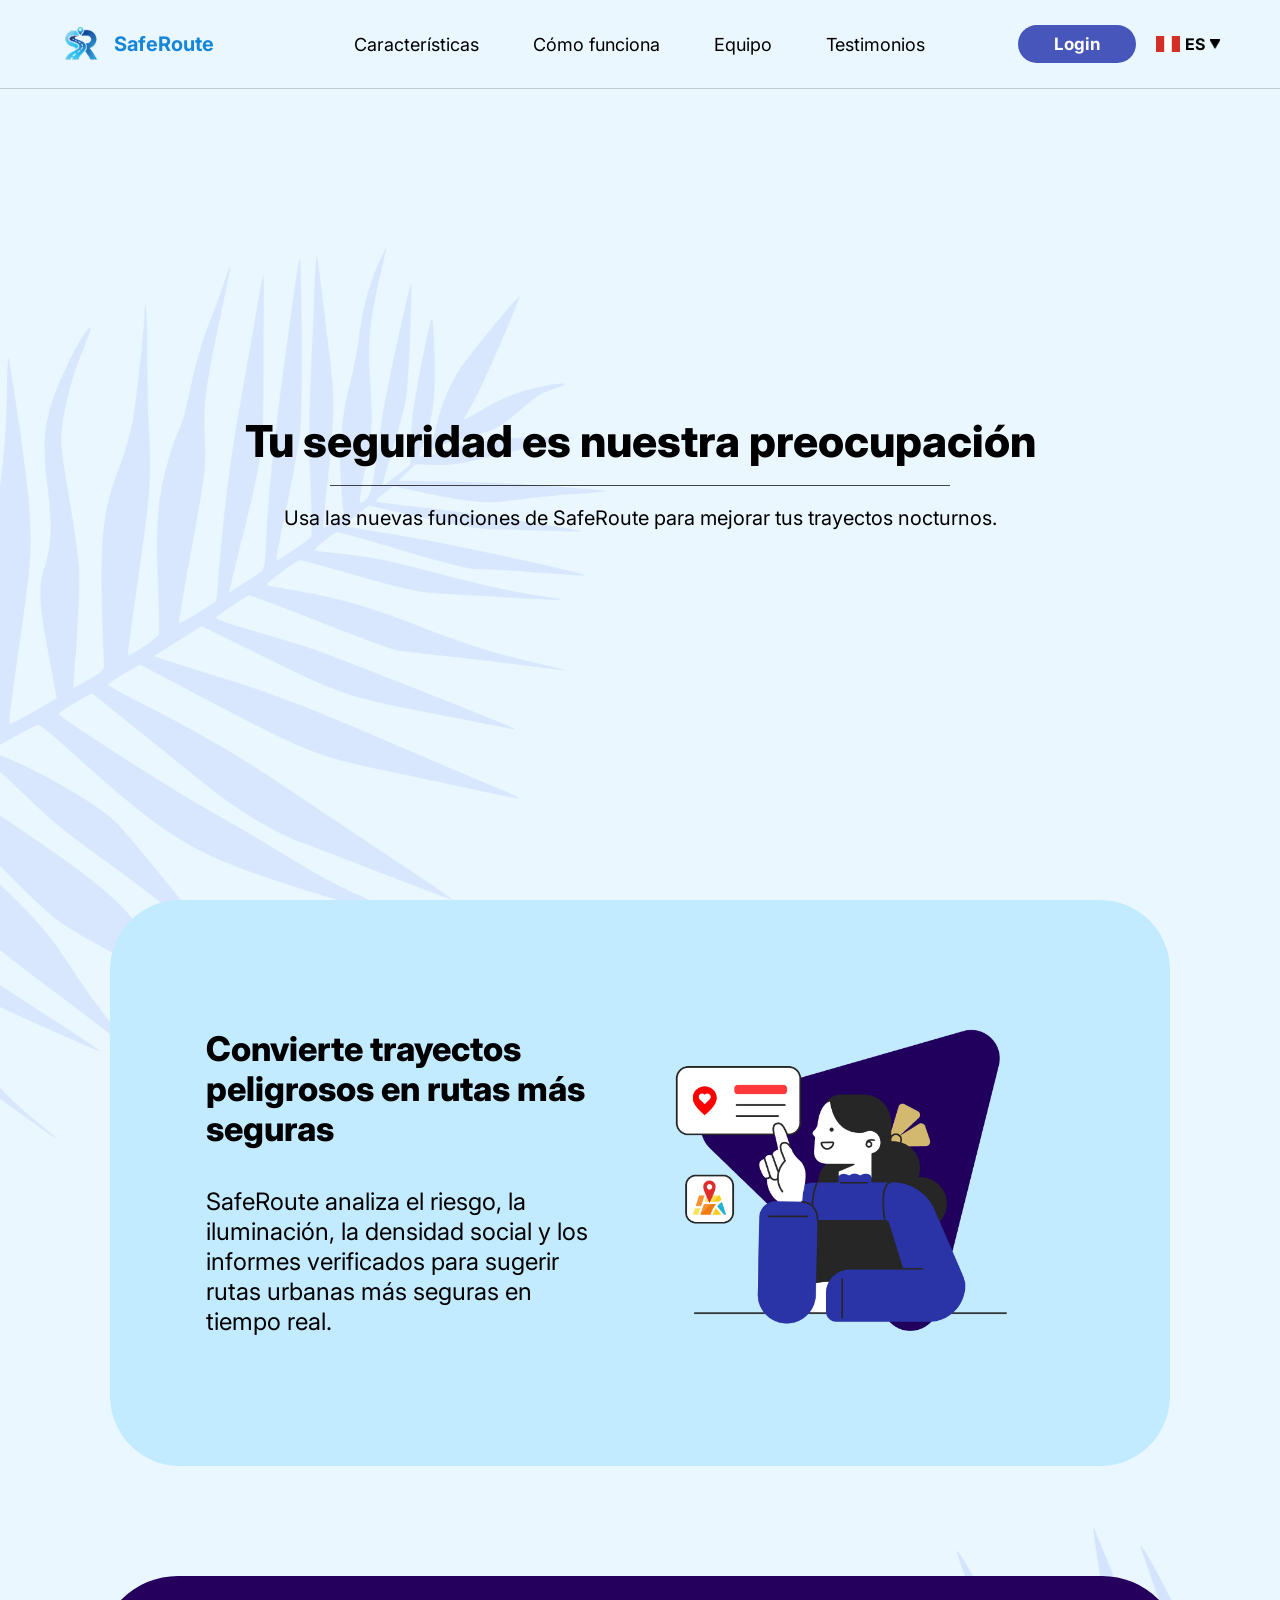
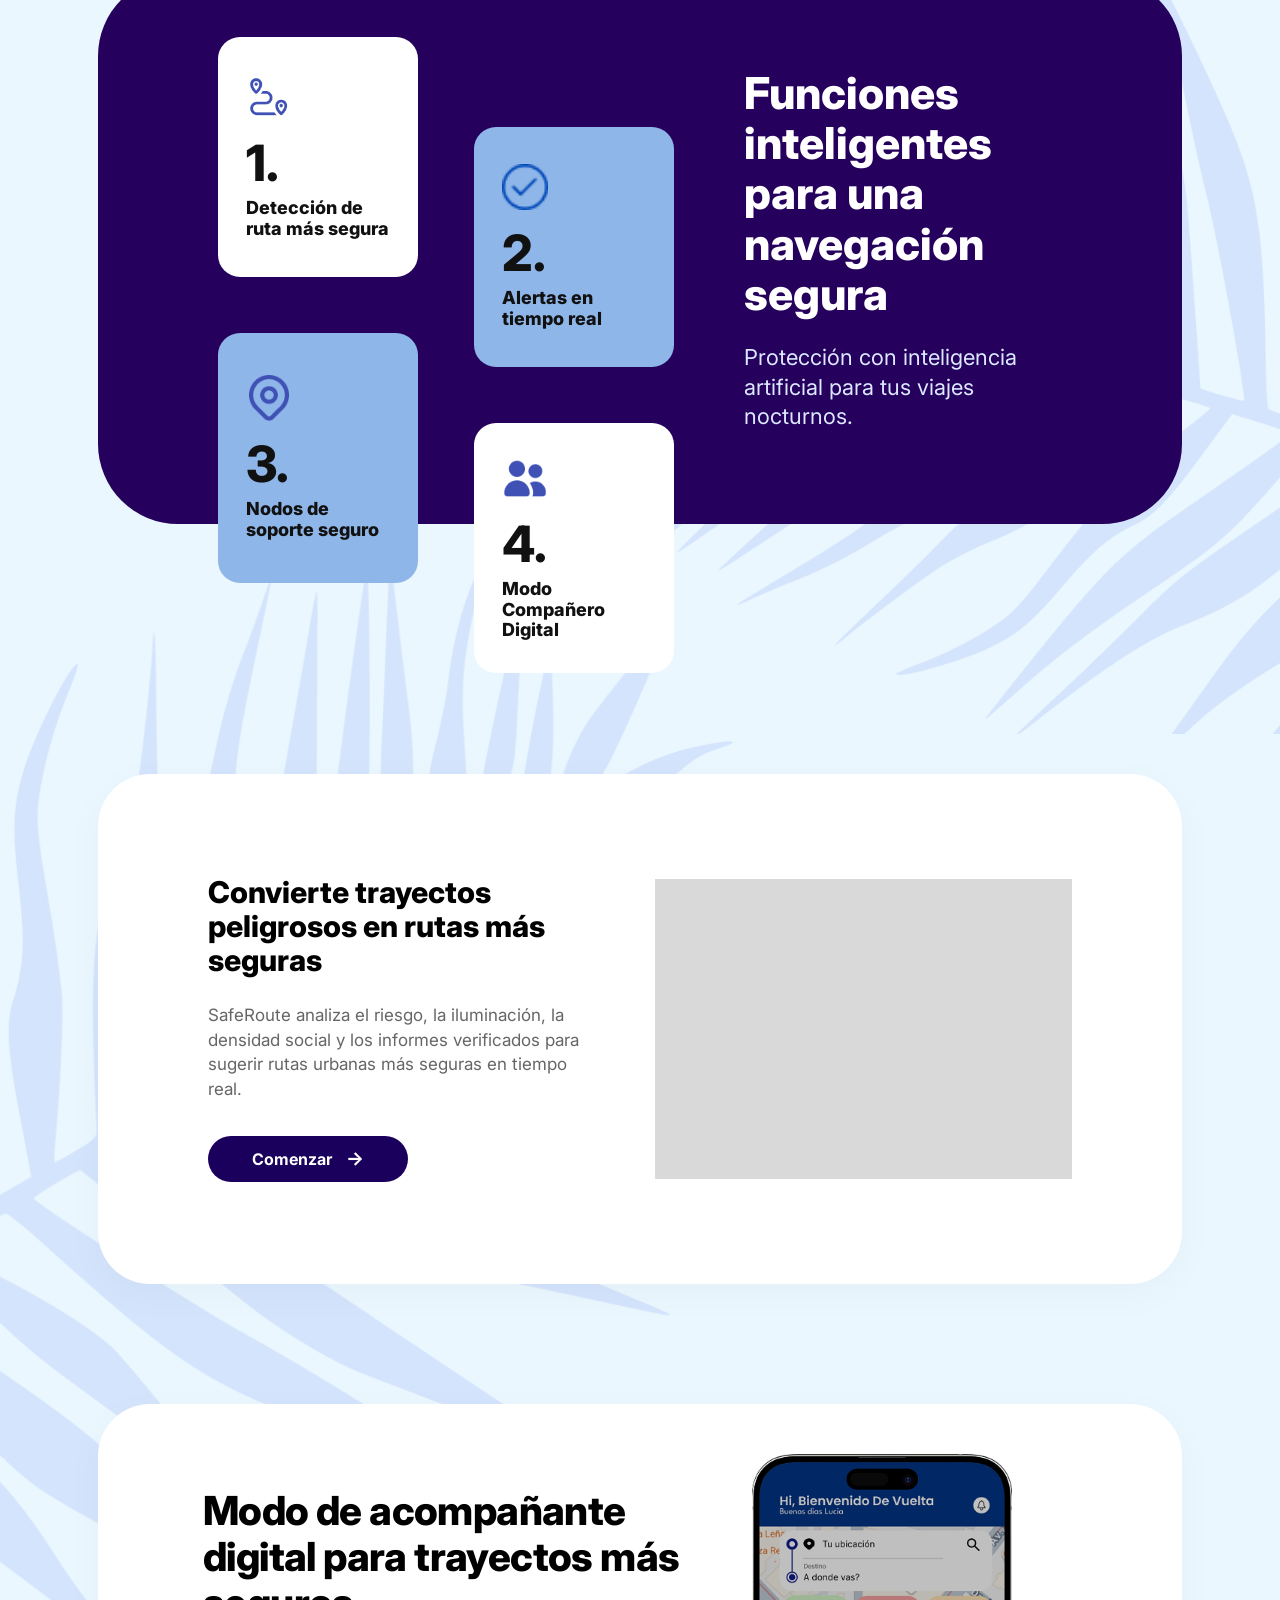
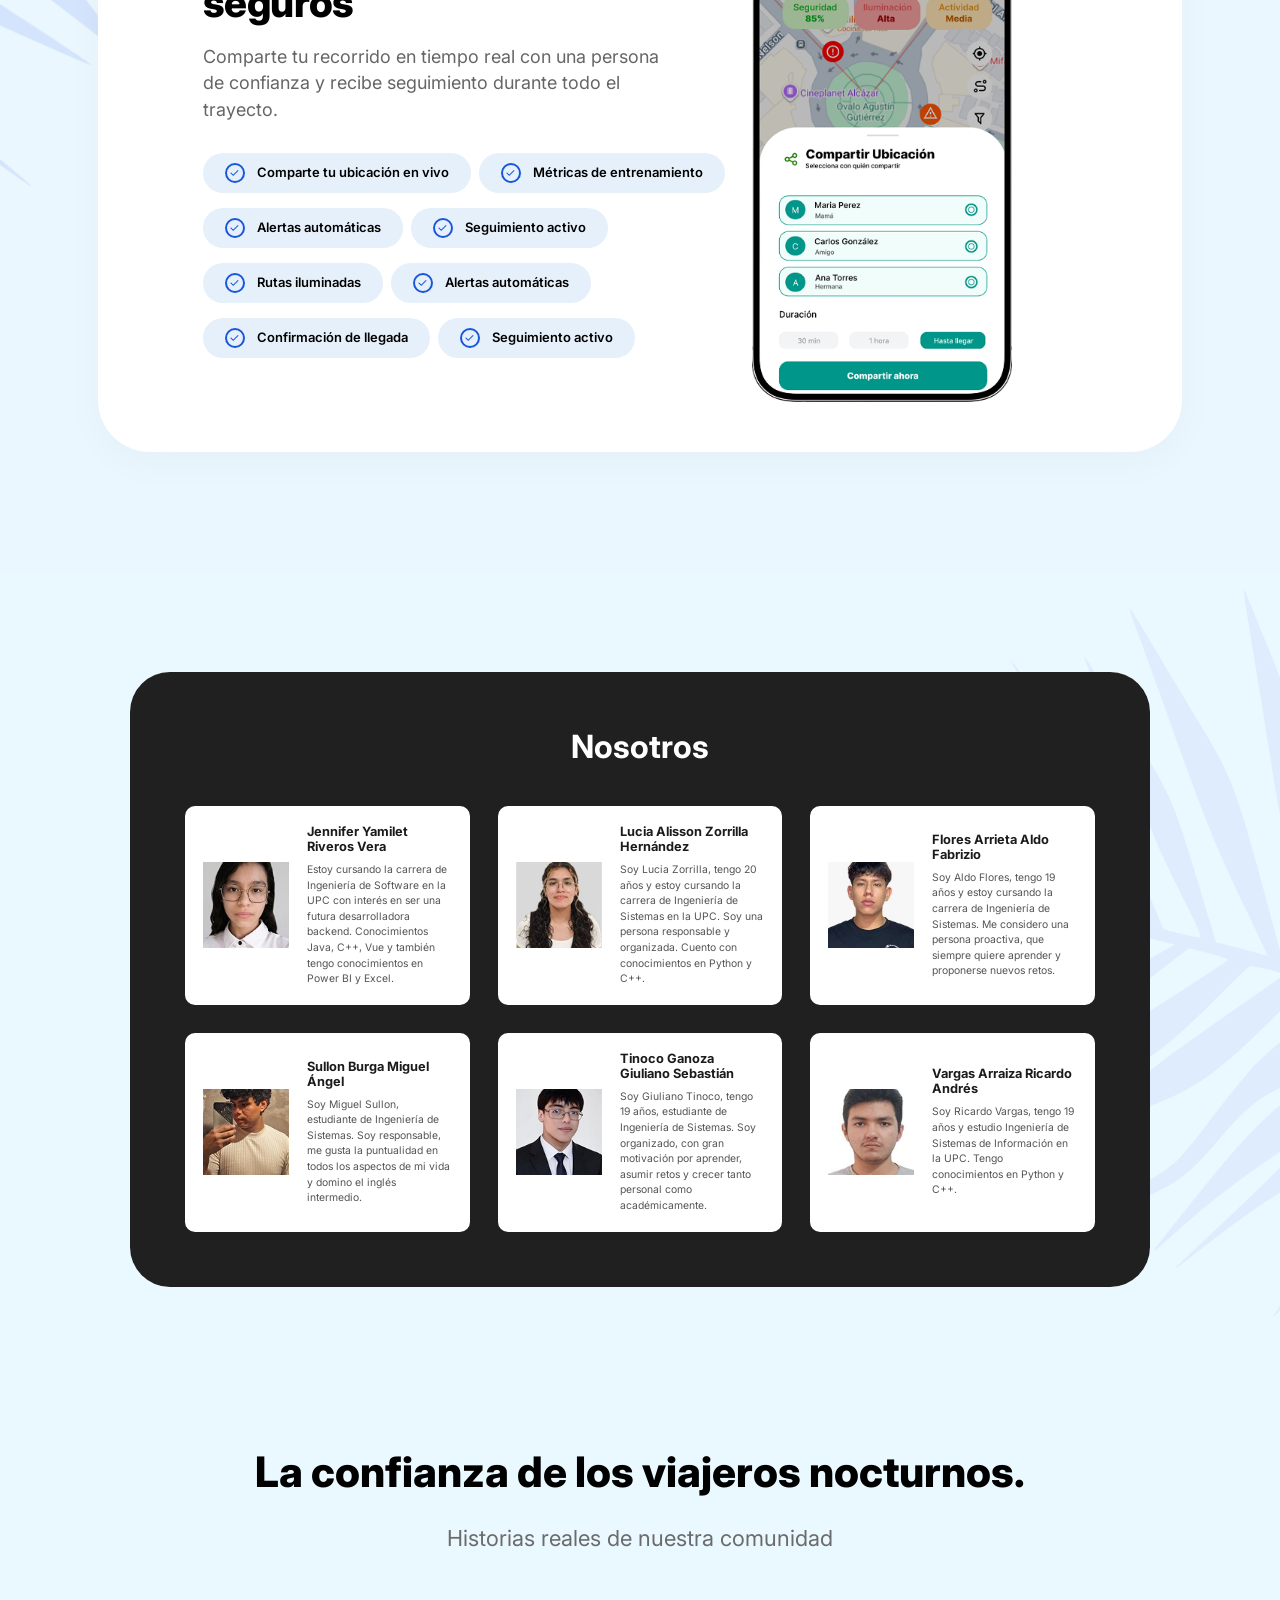
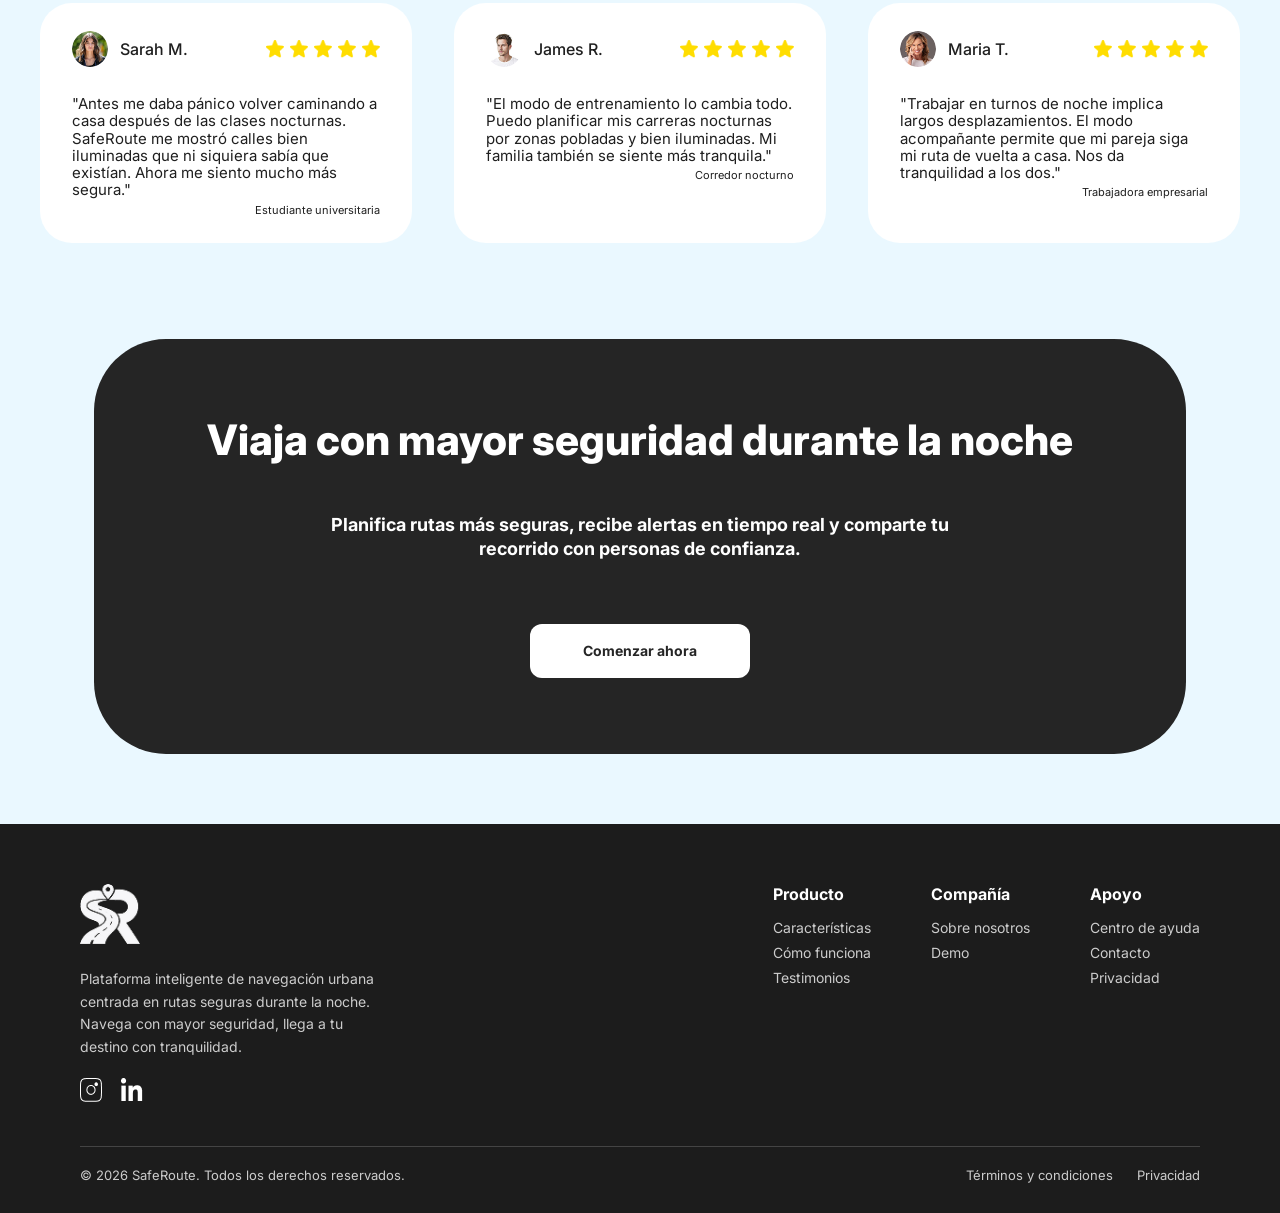
==== commit fbee135c: "style: adjust navbar responsive layout" ====
--- a/index.html
+++ b/index.html
@@ -376,7 +376,7 @@
 
         <div class="companion-card__mockup">
           <img
-            src="assets/images/iMockup - iPhone 15 Pro Max.png"
+            src="assets/images/companion-mode-mockup.png"
             alt="Mockup SafeRoute"
           />
         </div>
--- a/css/navbar.css
+++ b/css/navbar.css
@@ -1,7 +1,7 @@
 .navbar {
   width: 100%;
   background-color: #eaf7fe;
-  border-bottom: 1px solid rgba(0, 0, 0, 0.19);
+  border-bottom: 1px solid rgba(0, 0, 0, 0.18);
   position: fixed;
   top: 0;
   left: 0;
@@ -9,8 +9,8 @@
 }
 
 .navbar__container {
-  width: min(1680px, 92%);
-  height: 82px;
+  width: 91%;
+  height: 88px;
   margin: 0 auto;
   display: flex;
   align-items: center;
@@ -21,27 +21,28 @@
 .navbar__logo {
   display: flex;
   align-items: center;
-  justify-content: center;
+  gap: 10px;
+  text-decoration: none;
   z-index: 2;
-  gap: 8px;
 }
 
-.navbar-logo span {
-  font-weight: 600;
-  font-size: 1.1rem;
+.navbar__logo img {
+  width: 46px;
+  height: 46px;
+  object-fit: contain;
 }
-.navbar__logo img {
-  width: 48px;
-  height: 48px;
-  object-fit: contain;
-  display: block;
+
+.navbar__logo span {
+  color: #1686d9;
+  font-size: 20px;
+  font-weight: 700;
 }
 
 .navbar__content {
   flex: 1;
   display: flex;
+  align-items: center;
   justify-content: flex-end;
-  align-items: center;
 }
 
 .navbar__menu {
@@ -50,45 +51,39 @@
   transform: translateX(-50%);
   display: flex;
   align-items: center;
-  gap: 48px;
+  gap: 54px;
 }
 
 .navbar__link {
   color: #000000;
-  font-size: 17px;
+  font-size: 18px;
   font-weight: 400;
-  line-height: 21px;
-  transition: none;
+  text-decoration: none;
+  transition: color 0.2s ease;
 }
 
 .navbar__link:hover {
-  color: #000000;
+  color: #1686d9;
 }
 
 .navbar__actions {
   display: flex;
   align-items: center;
-  gap: 28px;
-  z-index: 2;
+  gap: 18px;
 }
 
 .navbar__login {
-  width: 164px;
-  height: 50px;
-  border-radius: 50px;
-  background-color: #3f51b5;
+  width: 118px;
+  height: 38px;
+  border-radius: 24px;
+  background-color: #4656bb;
   color: #ffffff;
-  font-size: 20px;
-  font-weight: 800;
-  line-height: 24px;
+  font-size: 17px;
+  font-weight: 700;
   display: flex;
   align-items: center;
   justify-content: center;
-}
-
-.navbar__login:hover {
-  background-color: #3f51b5;
-  color: #ffffff;
+  text-decoration: none;
 }
 
 .navbar__language {
@@ -96,48 +91,45 @@
 }
 
 .navbar__language-button {
+  display: flex;
+  align-items: center;
+  gap: 5px;
   background: transparent;
   border: none;
   cursor: pointer;
-  display: flex;
-  align-items: center;
-  gap: 6px;
+  padding: 4px 2px;
 }
 
 .navbar__flag {
-  width: 28px;
-  height: 20px;
+  width: 24px;
+  height: 16px;
   object-fit: cover;
-  display: block;
 }
 
 .navbar__language-code {
-  color: #000000;
   font-size: 16px;
   font-weight: 700;
-  line-height: 1;
+  color: #000000;
 }
 
 .navbar__arrow-icon {
-  width: 9px;
-  height: 9px;
-  object-fit: contain;
-  display: block;
+  width: 10px;
+  height: 10px;
 }
 
 .navbar__language-menu {
   position: absolute;
   top: 36px;
   right: 0;
-  width: 150px;
+  min-width: 130px;
   padding: 8px;
   background-color: #ffffff;
-  border: 1px solid rgba(0, 0, 0, 0.12);
   border-radius: 12px;
-  box-shadow: 0 12px 28px rgba(0, 0, 0, 0.14);
+  box-shadow: 0 8px 22px rgba(0, 0, 0, 0.14);
   display: none;
   flex-direction: column;
-  gap: 4px;
+  gap: 6px;
+  z-index: 20;
 }
 
 .navbar__language-menu--active {
@@ -145,19 +137,17 @@
 }
 
 .navbar__language-option {
-  width: 100%;
-  padding: 8px 10px;
-  background: transparent;
-  border: none;
-  border-radius: 10px;
-  cursor: pointer;
   display: flex;
   align-items: center;
-  gap: 10px;
-  color: #000000;
+  gap: 8px;
+  padding: 8px 10px;
+  border: none;
+  border-radius: 8px;
+  background-color: transparent;
+  cursor: pointer;
   font-size: 14px;
   font-weight: 500;
-  text-align: left;
+  color: #000000;
 }
 
 .navbar__language-option:hover {
@@ -165,21 +155,18 @@
 }
 
 .navbar__option-flag {
-  width: 24px;
-  height: 17px;
+  width: 22px;
+  height: 15px;
   object-fit: cover;
-  display: block;
 }
 
 .navbar__toggle {
   display: none;
-  width: 42px;
-  height: 42px;
+  width: 36px;
+  height: 36px;
+  border: none;
   background: transparent;
-  border: none;
   cursor: pointer;
-  align-items: center;
-  justify-content: center;
   padding: 0;
 }
 
@@ -187,5 +174,4 @@
   width: 28px;
   height: 28px;
   object-fit: contain;
-  display: block;
 }
--- a/css/responsive.css
+++ b/css/responsive.css
@@ -2,6 +2,10 @@
 body {
   max-width: 100%;
   overflow-x: hidden;
+}
+
+.landing-placeholder {
+  padding-top: 88px;
 }
 
 #features,
@@ -15,35 +19,32 @@
 
 /* NAVBAR */
 
-.navbar__logo {
-  display: flex;
-  align-items: center;
-  gap: 8px;
-}
-
-.navbar__logo span {
-  color: #1686d9;
-  font-size: 20px;
-  font-weight: 700;
-}
-
 @media (max-width: 1200px) {
   .navbar__container {
     width: 92%;
   }
 
   .navbar__menu {
-    gap: 32px;
+    gap: 36px;
   }
 
   .navbar__link {
+    font-size: 16px;
+  }
+
+  .navbar__login {
+    width: 112px;
+    height: 36px;
+    font-size: 16px;
+  }
+
+  .navbar__flag {
+    width: 23px;
+    height: 15px;
+  }
+
+  .navbar__language-code {
     font-size: 15px;
-  }
-
-  .navbar__login {
-    width: 145px;
-    height: 46px;
-    font-size: 18px;
   }
 }
 
@@ -53,8 +54,8 @@
   }
 
   .navbar__logo img {
-    width: 44px;
-    height: 44px;
+    width: 40px;
+    height: 40px;
   }
 
   .navbar__logo span {
@@ -63,6 +64,8 @@
 
   .navbar__toggle {
     display: flex;
+    align-items: center;
+    justify-content: center;
     z-index: 5;
   }
 
@@ -94,13 +97,27 @@
 
   .navbar__actions {
     flex-direction: column;
-    gap: 16px;
+    gap: 14px;
   }
 
   .navbar__login {
-    width: 140px;
-    height: 46px;
-    font-size: 18px;
+    width: 108px;
+    height: 35px;
+    font-size: 15px;
+  }
+
+  .navbar__flag {
+    width: 22px;
+    height: 15px;
+  }
+
+  .navbar__language-code {
+    font-size: 15px;
+  }
+
+  .navbar__arrow-icon {
+    width: 9px;
+    height: 9px;
   }
 
   .landing-placeholder {
@@ -114,8 +131,8 @@
   }
 
   .navbar__logo img {
-    width: 40px;
-    height: 40px;
+    width: 38px;
+    height: 38px;
   }
 
   .navbar__logo span {
@@ -126,12 +143,23 @@
     font-size: 15px;
   }
 
+  .navbar__login {
+    width: 104px;
+    height: 34px;
+    font-size: 15px;
+  }
+
+  .navbar__flag {
+    width: 21px;
+    height: 14px;
+  }
+
   .navbar__language-code {
-    font-size: 15px;
-  }
-}
-
-/* CHARACTERISTICS */
+    font-size: 14px;
+  }
+}
+
+/* CHARACTERISTICS / HERO */
 
 @media (max-width: 1200px) {
   .characteristics-section {
@@ -612,7 +640,7 @@
 
   .companion-card__mockup img {
     width: 100%;
-    max-width: 220px;
+    max-width: 300px;
     height: auto;
   }
 }
